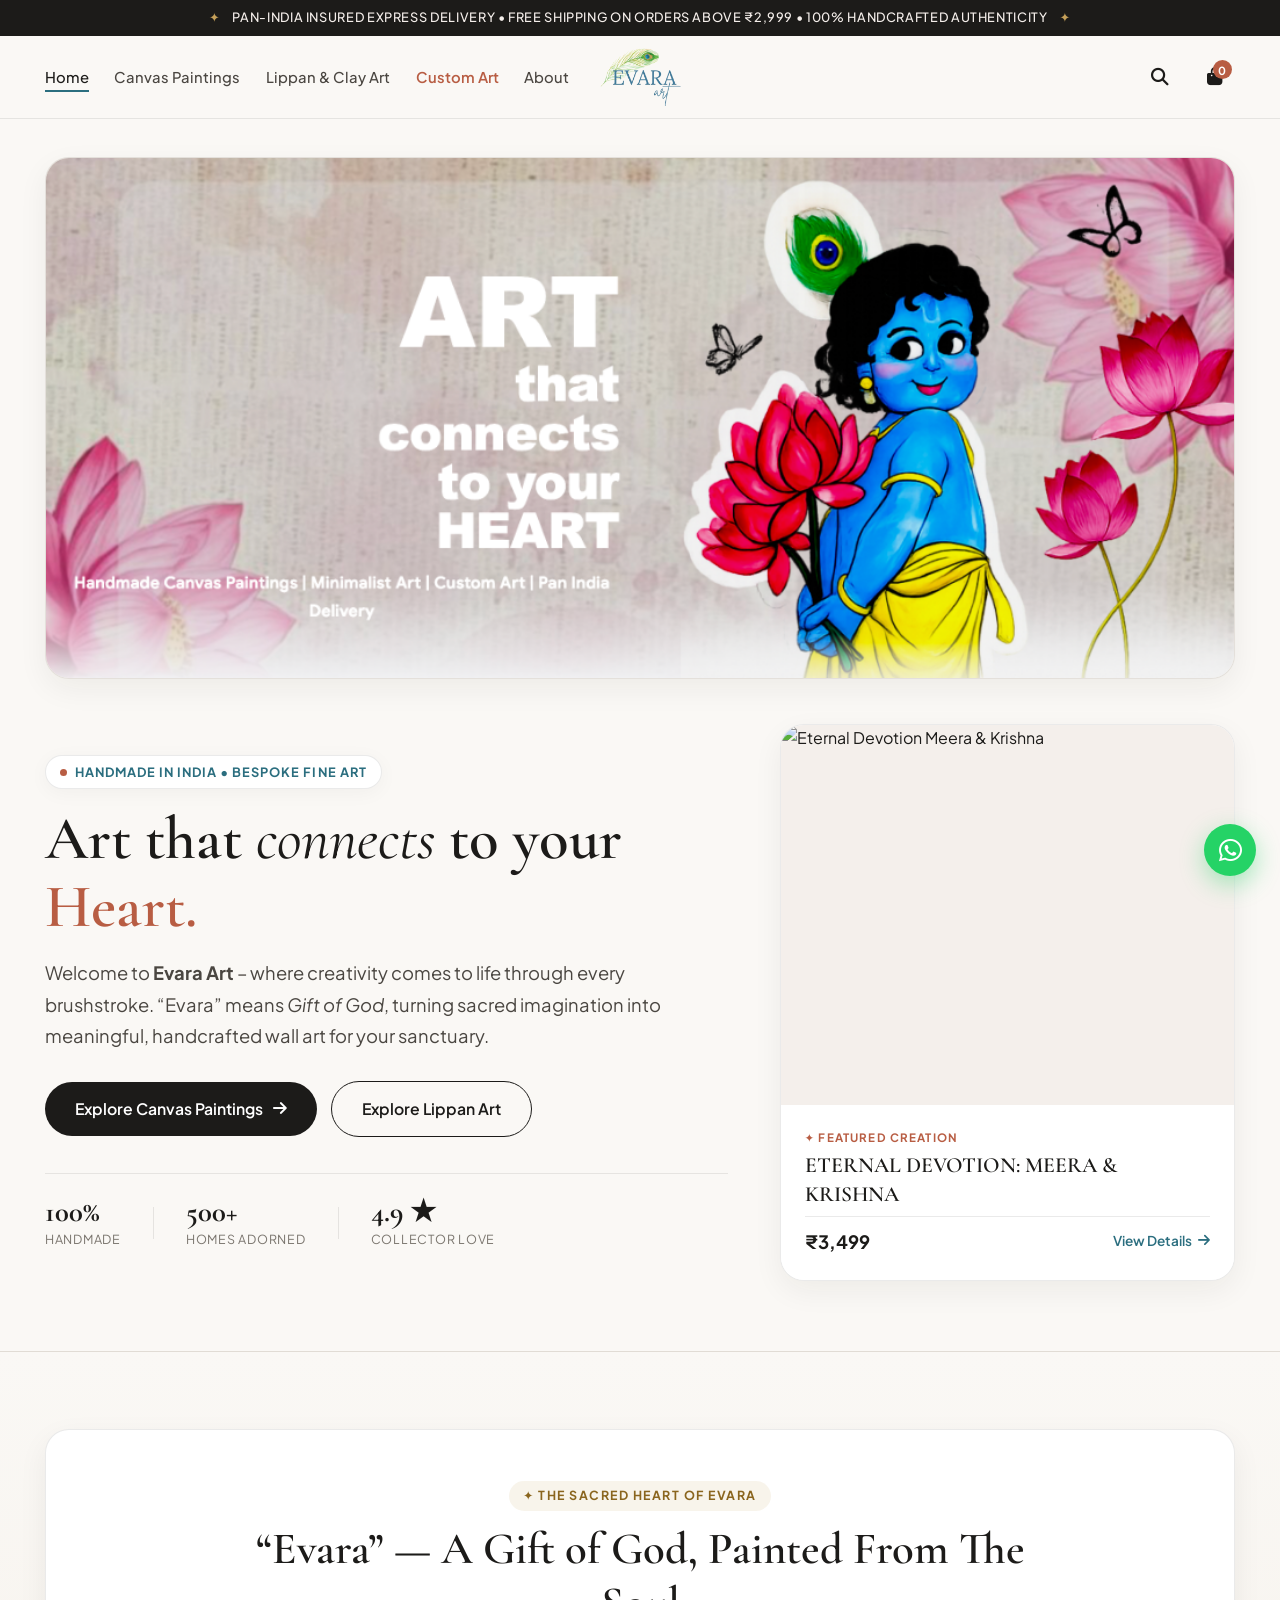
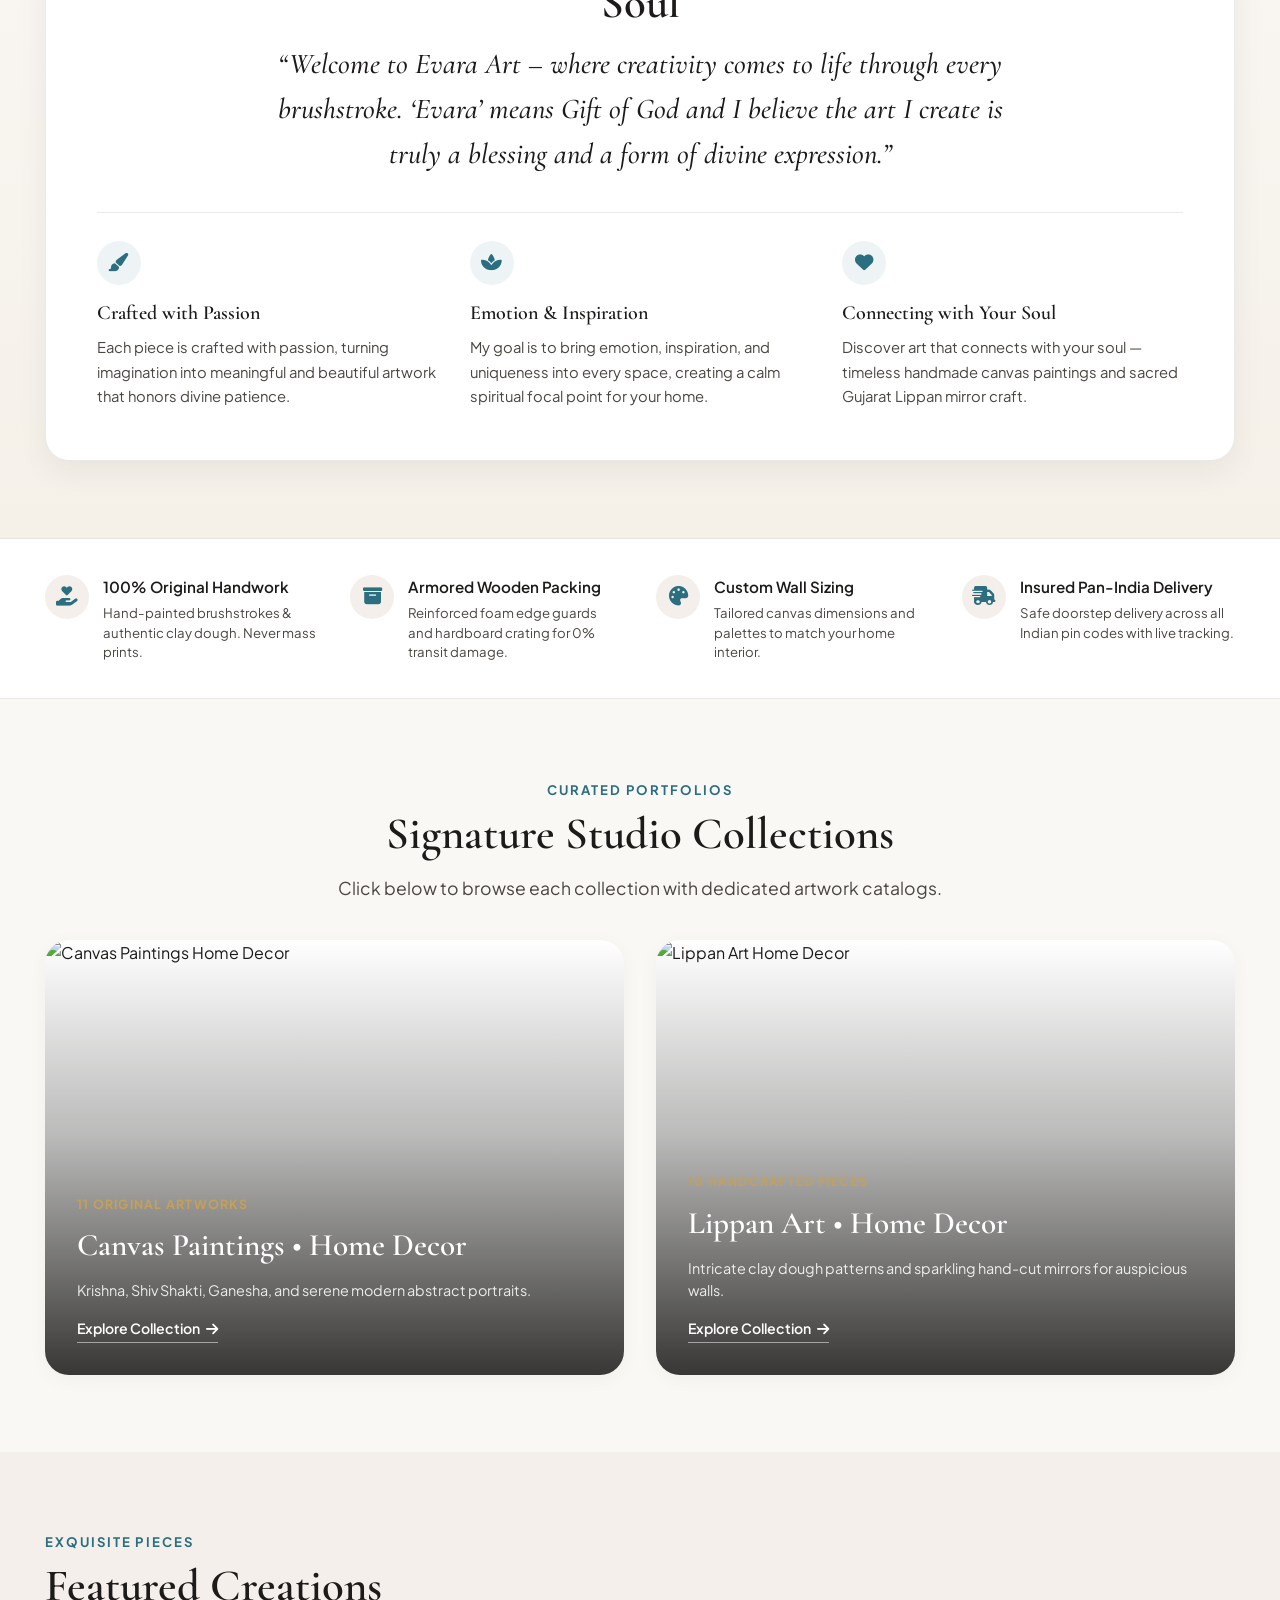
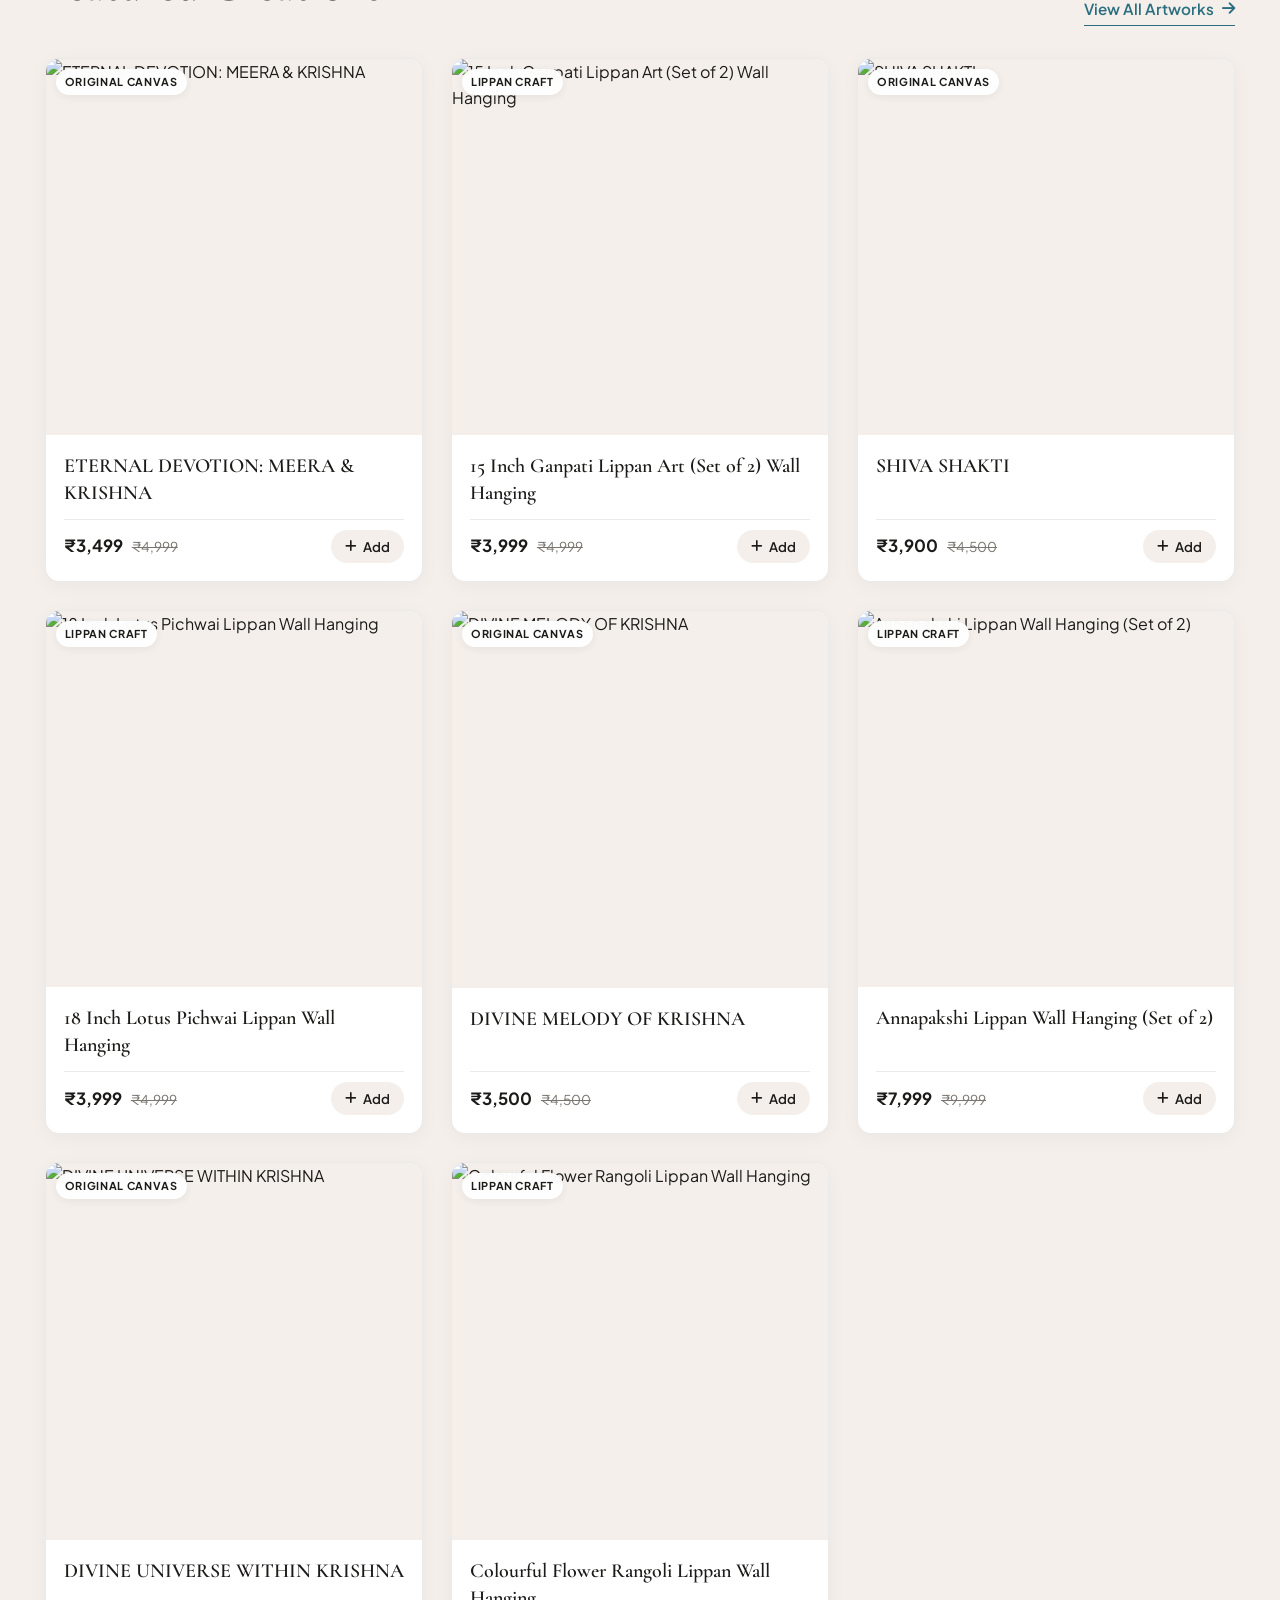
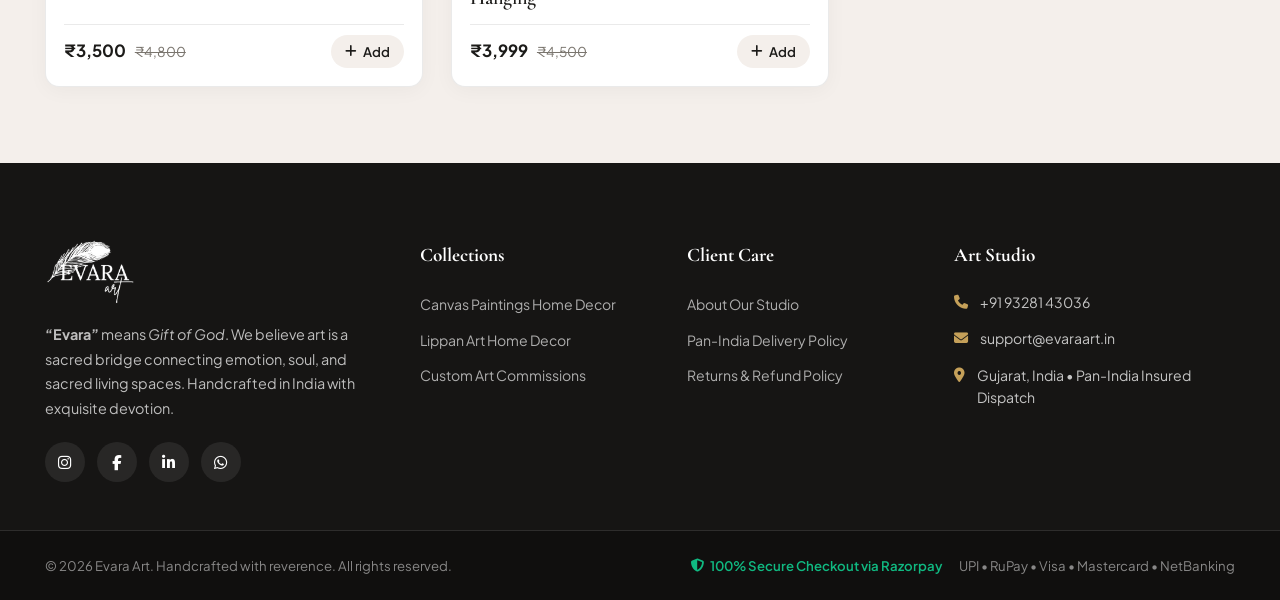
==== wordpress-theme/evara-art/preview/index.html @ ef5881bd "Initial commit: Evara Art live website, assets, and responsive WordPress theme v1.2.0" ====
<!DOCTYPE html>
<html lang="en">
<head>
	<meta charset="UTF-8">
	<meta name="viewport" content="width=device-width, initial-scale=1.0">
	<title>Evara Art | Handmade Canvas Paintings & Lippan Art Home Decor</title>
	
	<!-- Google Fonts -->
	<link rel="preconnect" href="https://fonts.googleapis.com">
	<link rel="preconnect" href="https://fonts.gstatic.com" crossorigin>
	<link href="https://fonts.googleapis.com/css2?family=Cormorant+Garamond:ital,wght@0,400;0,500;0,600;0,700;1,400&family=Plus+Jakarta+Sans:wght@300;400;500;600;700&display=swap" rel="stylesheet">
	
	<!-- FontAwesome Icons -->
	<link rel="stylesheet" href="https://cdnjs.cloudflare.com/ajax/libs/font-awesome/6.5.1/css/all.min.css">
	
	<!-- Core Theme Stylesheets -->
	

	



<style>

/* STRICT VIEW ISOLATION FOR SPA PREVIEW */
.view-page {
    display: none !important;
}
.view-page.active-view {
    display: block !important;
    animation: fadeIn 0.35s ease-out;
}

/* ==========================================================================
   Evara Art - Main Design System & Layout (Full-Width, Fluid & Responsive)
   Warm Editorial & Minimalist Art Gallery Theme
   ========================================================================== */

:root {
	/* Palette */
	--evara-bg: #FAF8F5;
	--evara-surface: #FFFFFF;
	--evara-surface-muted: #F4EFEB;
	--evara-sand: #EAE4DA;
	--evara-text-primary: #1C1B19;
	--evara-text-secondary: #4A4641;
	--evara-text-muted: #7A756E;
	--evara-terracotta: #B85D43;
	--evara-terracotta-dark: #964730;
	--evara-terracotta-light: rgba(184, 93, 67, 0.08);
	--evara-peacock: #2B6E7F;
	--evara-peacock-light: rgba(43, 110, 127, 0.08);
	--evara-gold: #C5A059;
	--evara-gold-light: rgba(197, 160, 89, 0.12);
	--evara-border: rgba(28, 27, 25, 0.09);
	--evara-border-focus: rgba(184, 93, 67, 0.4);
	
	/* Typography */
	--font-serif: 'Cormorant Garamond', Garamond, Georgia, serif;
	--font-sans: 'Plus Jakarta Sans', system-ui, -apple-system, BlinkMacSystemFont, 'Segoe UI', Roboto, sans-serif;
	
	/* Layout & Spacing (Expansive Full-Width) */
	--max-width: 1600px;
	--radius-xs: 4px;
	--radius-sm: 8px;
	--radius-md: 14px;
	--radius-lg: 24px;
	--radius-full: 9999px;
	
	/* Shadows */
	--shadow-subtle: 0 4px 20px rgba(28, 27, 25, 0.04);
	--shadow-card: 0 10px 30px rgba(28, 27, 25, 0.06);
	--shadow-floating: 0 20px 50px rgba(28, 27, 25, 0.12);
	
	/* Transitions */
	--transition-smooth: cubic-bezier(0.16, 1, 0.3, 1);
}

/* Base Reset */
*, *::before, *::after {
	box-sizing: border-box;
	margin: 0;
	padding: 0;
}

html {
	font-size: 16px;
	scroll-behavior: smooth;
	-webkit-font-smoothing: antialiased;
	-moz-osx-font-smoothing: grayscale;
}

body {
	font-family: var(--font-sans);
	background-color: var(--evara-bg);
	color: var(--evara-text-primary);
	line-height: 1.6;
	overflow-x: hidden;
	width: 100%;
}

img {
	max-width: 100%;
	height: auto;
	display: block;
}

a {
	color: inherit;
	text-decoration: none;
	transition: color 0.25s ease;
}

ul {
	list-style: none;
}

button, input, select, textarea {
	font-family: inherit;
	outline: none;
	border: none;
	background: none;
}

/* Expansive Full-Width Container */
.evara-container {
	width: 100%;
	max-width: var(--max-width);
	margin-left: auto;
	margin-right: auto;
	padding-left: clamp(16px, 3.5vw, 48px);
	padding-right: clamp(16px, 3.5vw, 48px);
}

/* Typography Helpers */
.italic-serif {
	font-family: var(--font-serif);
	font-style: italic;
	font-weight: 400;
}

.highlight-text {
	color: var(--evara-terracotta);
}

.sub-heading {
	display: inline-block;
	font-size: clamp(0.72rem, 1.8vw, 0.82rem);
	text-transform: uppercase;
	letter-spacing: 0.15em;
	font-weight: 700;
	color: var(--evara-peacock);
	margin-bottom: 8px;
}

.main-heading {
	font-family: var(--font-serif);
	font-size: clamp(1.85rem, 3.5vw, 3rem);
	font-weight: 600;
	line-height: 1.2;
	color: var(--evara-text-primary);
	margin-bottom: 12px;
}

.section-desc {
	font-size: clamp(0.95rem, 1.8vw, 1.1rem);
	color: var(--evara-text-secondary);
	max-width: 760px;
	margin: 0 auto;
	line-height: 1.7;
}

.text-center {
	text-align: center;
}

/* Button Primitives */
.evara-btn {
	display: inline-flex;
	align-items: center;
	justify-content: center;
	gap: 10px;
	padding: 12px 24px;
	border-radius: var(--radius-full);
	font-size: 0.925rem;
	font-weight: 600;
	cursor: pointer;
	min-height: 46px;
	transition: all 0.3s var(--transition-smooth);
	white-space: nowrap;
}

.btn-primary {
	background-color: var(--evara-text-primary);
	color: #FFFFFF;
}

.btn-primary:hover {
	background-color: var(--evara-terracotta);
	transform: translateY(-2px);
	box-shadow: 0 8px 20px rgba(184, 93, 67, 0.25);
}

.btn-outline {
	border: 1.5px solid var(--evara-text-primary);
	color: var(--evara-text-primary);
}

.btn-outline:hover {
	background-color: var(--evara-text-primary);
	color: #FFFFFF;
	transform: translateY(-2px);
}

.btn-lg {
	padding: 14px 30px;
	font-size: 0.985rem;
	min-height: 50px;
}

.btn-whatsapp {
	background-color: #25D366;
	color: #FFFFFF;
}

.btn-whatsapp:hover {
	background-color: #20BA5A;
}

.btn-whatsapp-lg {
	background-color: #25D366;
	color: #FFFFFF;
	padding: 14px 28px;
	border-radius: var(--radius-full);
	font-weight: 600;
	box-shadow: 0 4px 15px rgba(37, 211, 102, 0.3);
}

.btn-whatsapp-lg:hover {
	background-color: #1EB855;
	transform: translateY(-2px);
}

/* ==========================================================================
   Header: Full-Width & Centered Logo Across All Devices
   ========================================================================== */

.evara-announcement-bar {
	background-color: var(--evara-text-primary);
	color: #F5EFEB;
	font-size: clamp(0.7rem, 1.5vw, 0.8rem);
	padding: 9px 0;
	letter-spacing: 0.05em;
	text-transform: uppercase;
	font-weight: 500;
}

.announcement-content {
	display: flex;
	align-items: center;
	justify-content: center;
	gap: 12px;
	text-align: center;
	line-height: 1.4;
}

.announcement-sparkle {
	color: var(--evara-gold);
}

.announcement-text-desktop {
	display: inline-block;
}

.announcement-text-mobile {
	display: none;
}

.evara-header {
	position: sticky;
	top: 0;
	z-index: 1000;
	background-color: rgba(250, 248, 245, 0.96);
	backdrop-filter: blur(16px);
	-webkit-backdrop-filter: blur(16px);
	border-bottom: 1px solid var(--evara-border);
	transition: all 0.3s ease;
	width: 100%;
}

.evara-header.is-scrolled {
	box-shadow: 0 8px 24px rgba(0, 0, 0, 0.05);
	background-color: rgba(255, 255, 255, 0.98);
}

.header-inner {
	display: flex;
	align-items: center;
	justify-content: space-between;
	height: 82px;
	position: relative;
	width: 100%;
}

/* Left: Desktop Nav or Mobile Hamburger */
.header-left {
	display: flex;
	align-items: center;
	flex: 1;
	justify-content: flex-start;
	z-index: 2;
}

.evara-mobile-toggle {
	display: none;
	flex-direction: column;
	gap: 5px;
	cursor: pointer;
	padding: 10px;
	border-radius: var(--radius-sm);
	margin-left: -6px;
}

.evara-mobile-toggle:hover {
	background-color: var(--evara-surface-muted);
}

.toggle-line {
	width: 22px;
	height: 2px;
	background-color: var(--evara-text-primary);
	transition: transform 0.3s ease;
}

.evara-desktop-nav .nav-links {
	display: flex;
	align-items: center;
	gap: clamp(16px, 2vw, 32px);
}

.evara-desktop-nav .nav-links a {
	font-size: 0.925rem;
	font-weight: 500;
	color: var(--evara-text-secondary);
	position: relative;
	padding: 6px 0;
	white-space: nowrap;
}

.evara-desktop-nav .nav-links a:hover,
.evara-desktop-nav .nav-links a.active {
	color: var(--evara-text-primary);
}

.evara-desktop-nav .nav-links a::after {
	content: '';
	position: absolute;
	bottom: 0;
	left: 0;
	width: 0%;
	height: 2px;
	background-color: var(--evara-peacock);
	transition: width 0.3s var(--transition-smooth);
}

.evara-desktop-nav .nav-links a:hover::after,
.evara-desktop-nav .nav-links a.active::after {
	width: 100%;
}

.nav-highlight {
	color: var(--evara-terracotta) !important;
	font-weight: 600 !important;
}

/* Dead-Center Brand Logo (Desktop + Mobile) */
.evara-brand {
	position: absolute;
	left: 50%;
	top: 50%;
	transform: translate(-50%, -50%);
	display: flex;
	align-items: center;
	justify-content: center;
	z-index: 10;
	pointer-events: auto;
}

.brand-link {
	display: flex;
	align-items: center;
	justify-content: center;
}

.brand-logo-img {
	height: clamp(44px, 5.5vw, 60px);
	width: auto;
	object-fit: contain;
	transition: transform 0.25s ease;
}

.brand-link:hover .brand-logo-img {
	transform: scale(1.03);
}

/* Right: Actions */
.evara-header-actions {
	display: flex;
	align-items: center;
	flex: 1;
	justify-content: flex-end;
	gap: 12px;
	z-index: 2;
}

.action-btn {
	width: 42px;
	height: 42px;
	border-radius: var(--radius-full);
	display: flex;
	align-items: center;
	justify-content: center;
	font-size: 1.1rem;
	color: var(--evara-text-primary);
	cursor: pointer;
	transition: background-color 0.2s ease, transform 0.2s ease;
}

.action-btn:hover {
	background-color: var(--evara-surface-muted);
	transform: scale(1.05);
}

.cart-icon-wrap {
	position: relative;
	display: flex;
	align-items: center;
	justify-content: center;
}

.cart-count-badge {
	position: absolute;
	top: -8px;
	right: -10px;
	background-color: var(--evara-terracotta);
	color: #FFFFFF;
	font-size: 0.7rem;
	font-weight: 700;
	min-width: 19px;
	height: 19px;
	border-radius: var(--radius-full);
	display: flex;
	align-items: center;
	justify-content: center;
	padding: 0 4px;
}

/* ==========================================================================
   Hero Section: Full-Width & High-Impact
   ========================================================================== */

.evara-hero-section {
	position: relative;
	padding: clamp(20px, 3vw, 44px) 0 clamp(36px, 6vw, 70px);
	overflow: hidden;
	width: 100%;
}

.hero-banner-card {
	position: relative;
	width: 100%;
	border-radius: var(--radius-lg);
	overflow: hidden;
	background-color: #F8F4EE;
	box-shadow: var(--shadow-card);
	border: 1px solid var(--evara-border);
}

.hero-banner-img {
	width: 100%;
	height: auto;
	display: block;
	object-fit: cover;
	max-height: 540px;
}

.hero-editorial-wrap {
	display: grid;
	grid-template-columns: 1.2fr 0.8fr;
	gap: clamp(24px, 4vw, 54px);
	align-items: center;
	margin-top: clamp(24px, 3.5vw, 48px);
}

.hero-badge {
	display: inline-flex;
	align-items: center;
	gap: 8px;
	background-color: #FFFFFF;
	border: 1px solid var(--evara-border);
	padding: 6px 14px;
	border-radius: var(--radius-full);
	font-size: clamp(0.72rem, 1.5vw, 0.8rem);
	font-weight: 700;
	text-transform: uppercase;
	letter-spacing: 0.08em;
	color: var(--evara-peacock);
	margin-bottom: 16px;
	box-shadow: var(--shadow-subtle);
}

.badge-dot {
	width: 7px;
	height: 7px;
	border-radius: 50%;
	background-color: var(--evara-terracotta);
}

.hero-title {
	font-family: var(--font-serif);
	font-size: clamp(2.2rem, 4.8vw, 3.8rem);
	line-height: 1.12;
	font-weight: 600;
	color: var(--evara-text-primary);
	margin-bottom: 16px;
}

.hero-subtitle {
	font-size: clamp(1rem, 1.8vw, 1.15rem);
	color: var(--evara-text-secondary);
	line-height: 1.7;
	max-width: 620px;
	margin-bottom: 30px;
}

.hero-cta-group {
	display: flex;
	align-items: center;
	gap: 14px;
	flex-wrap: wrap;
	margin-bottom: 36px;
}

.hero-stats-row {
	display: flex;
	align-items: center;
	gap: clamp(16px, 3vw, 32px);
	padding-top: 22px;
	border-top: 1px solid var(--evara-border);
	flex-wrap: wrap;
}

.stat-item {
	display: flex;
	flex-direction: column;
}

.stat-number {
	font-family: var(--font-serif);
	font-size: clamp(1.4rem, 2.5vw, 1.8rem);
	font-weight: 700;
	color: var(--evara-text-primary);
	line-height: 1.1;
}

.stat-label {
	font-size: 0.78rem;
	color: var(--evara-text-muted);
	text-transform: uppercase;
	letter-spacing: 0.06em;
	margin-top: 3px;
}

.stat-divider {
	width: 1px;
	height: 32px;
	background-color: var(--evara-border);
}

.hero-art-showcase-card {
	background: #FFFFFF;
	border-radius: var(--radius-lg);
	overflow: hidden;
	box-shadow: var(--shadow-card);
	border: 1px solid var(--evara-border);
	transition: transform 0.4s var(--transition-smooth), box-shadow 0.4s var(--transition-smooth);
	cursor: pointer;
}

.showcase-card-link {
	display: block;
	color: inherit;
	text-decoration: none;
}

.hero-art-showcase-card:hover {
	transform: translateY(-5px);
	box-shadow: var(--shadow-floating);
}

.showcase-thumb-wrap {
	position: relative;
	width: 100%;
	height: clamp(260px, 32vw, 380px);
	overflow: hidden;
	background-color: var(--evara-surface-muted);
}

.showcase-thumb-img {
	width: 100%;
	height: 100%;
	object-fit: cover;
	transition: transform 0.6s var(--transition-smooth);
}

.hero-art-showcase-card:hover .showcase-thumb-img {
	transform: scale(1.05);
}

.showcase-info-box {
	padding: clamp(16px, 2.5vw, 24px);
	background: #FFFFFF;
}

.showcase-tag {
	font-size: 0.72rem;
	font-weight: 700;
	text-transform: uppercase;
	letter-spacing: 0.1em;
	color: var(--evara-terracotta);
	display: block;
	margin-bottom: 4px;
}

.showcase-title {
	font-family: var(--font-serif);
	font-size: clamp(1.15rem, 1.8vw, 1.35rem);
	font-weight: 600;
	color: var(--evara-text-primary);
	line-height: 1.3;
	margin-bottom: 8px;
}

.showcase-price-row {
	display: flex;
	align-items: center;
	justify-content: space-between;
	padding-top: 10px;
	border-top: 1px solid var(--evara-border);
}

.showcase-price {
	font-weight: 700;
	font-size: 1.15rem;
	color: var(--evara-text-primary);
}

.showcase-cta {
	display: inline-flex;
	align-items: center;
	gap: 6px;
	font-size: 0.85rem;
	font-weight: 600;
	color: var(--evara-peacock);
}

/* ==========================================================================
   Artist Divine Philosophy Section
   ========================================================================== */

.evara-philosophy-section {
	padding: clamp(40px, 6vw, 80px) 0;
	background: linear-gradient(180deg, var(--evara-bg) 0%, #F5F0E8 100%);
	border-top: 1px solid var(--evara-border);
	border-bottom: 1px solid var(--evara-border);
	width: 100%;
}

.philosophy-card {
	background: #FFFFFF;
	border-radius: var(--radius-lg);
	padding: clamp(24px, 4vw, 54px);
	box-shadow: var(--shadow-card);
	border: 1px solid var(--evara-border);
	position: relative;
	overflow: hidden;
}

.philosophy-decor-feather {
	position: absolute;
	top: -20px;
	right: -20px;
	width: 180px;
	opacity: 0.08;
	pointer-events: none;
}

.philosophy-header {
	text-align: center;
	max-width: 780px;
	margin: 0 auto clamp(20px, 3.5vw, 36px);
}

.philosophy-badge {
	display: inline-flex;
	align-items: center;
	gap: 8px;
	background-color: var(--evara-gold-light);
	color: #8A651E;
	padding: 5px 14px;
	border-radius: var(--radius-full);
	font-size: 0.78rem;
	font-weight: 700;
	text-transform: uppercase;
	letter-spacing: 0.12em;
	margin-bottom: 12px;
}

.philosophy-quote-lead {
	font-family: var(--font-serif);
	font-size: clamp(1.2rem, 2.3vw, 1.8rem);
	line-height: 1.55;
	font-weight: 500;
	color: var(--evara-text-primary);
	font-style: italic;
	margin-bottom: 20px;
}

.philosophy-grid {
	display: grid;
	grid-template-columns: repeat(3, 1fr);
	gap: clamp(18px, 2.8vw, 32px);
	margin-top: 28px;
	padding-top: 28px;
	border-top: 1px solid var(--evara-border);
}

.philosophy-col {
	display: flex;
	flex-direction: column;
	gap: 6px;
}

.col-icon {
	width: 44px;
	height: 44px;
	border-radius: 50%;
	background-color: var(--evara-peacock-light);
	color: var(--evara-peacock);
	display: flex;
	align-items: center;
	justify-content: center;
	font-size: 1.15rem;
	margin-bottom: 6px;
}

.col-title {
	font-family: var(--font-serif);
	font-size: 1.25rem;
	font-weight: 600;
	color: var(--evara-text-primary);
}

.philosophy-desc {
	font-size: 0.925rem;
	color: var(--evara-text-secondary) !important;
	line-height: 1.65;
	display: block !important;
}

/* ==========================================================================
   Trust Strip
   ========================================================================== */

.evara-trust-strip {
	background-color: #FFFFFF;
	border-bottom: 1px solid var(--evara-border);
	padding: clamp(20px, 3.5vw, 36px) 0;
	width: 100%;
}

.trust-grid {
	display: grid;
	grid-template-columns: repeat(4, 1fr);
	gap: clamp(16px, 2.5vw, 32px);
}

.trust-item {
	display: flex;
	align-items: flex-start;
	gap: 14px;
}

.trust-icon {
	width: 44px;
	height: 44px;
	border-radius: var(--radius-full);
	background-color: var(--evara-surface-muted);
	color: var(--evara-peacock);
	display: flex;
	align-items: center;
	justify-content: center;
	font-size: 1.2rem;
	flex-shrink: 0;
}

.trust-text h4 {
	font-size: 0.95rem;
	font-weight: 600;
	color: var(--evara-text-primary);
	margin-bottom: 4px;
}

.trust-text p {
	font-size: 0.825rem;
	color: var(--evara-text-secondary);
	line-height: 1.5;
}

/* ==========================================================================
   Curated Collections Grid
   ========================================================================== */

.evara-collections-section {
	padding: clamp(40px, 6vw, 80px) 0;
	width: 100%;
}

.collections-grid {
	display: grid;
	grid-template-columns: 1fr 1fr;
	gap: clamp(18px, 2.5vw, 32px);
	margin-top: 36px;
}

.collection-card {
	position: relative;
	border-radius: var(--radius-lg);
	overflow: hidden;
	background-color: #FFFFFF;
	box-shadow: var(--shadow-subtle);
	height: clamp(320px, 34vw, 440px);
}

.collection-link {
	display: block;
	width: 100%;
	height: 100%;
	position: relative;
}

.collection-img-wrap {
	width: 100%;
	height: 100%;
	position: relative;
}

.collection-img-wrap img {
	width: 100%;
	height: 100%;
	object-fit: cover;
	transition: transform 0.8s var(--transition-smooth);
}

.collection-card:hover .collection-img-wrap img {
	transform: scale(1.06);
}

.collection-overlay {
	position: absolute;
	inset: 0;
	background: linear-gradient(to top, rgba(28, 27, 25, 0.88) 0%, rgba(28, 27, 25, 0.3) 55%, transparent 100%);
}

.collection-info {
	position: absolute;
	bottom: 0;
	left: 0;
	right: 0;
	padding: clamp(20px, 3vw, 32px);
	color: #FFFFFF;
	z-index: 2;
}

.col-count {
	font-size: 0.78rem;
	text-transform: uppercase;
	letter-spacing: 0.1em;
	color: var(--evara-gold);
	font-weight: 700;
}

.collection-card .col-title {
	font-family: var(--font-serif);
	font-size: clamp(1.4rem, 2.5vw, 1.95rem);
	font-weight: 600;
	margin: 6px 0 8px;
	color: #FFFFFF;
}

.collection-card .col-desc {
	font-size: 0.9rem;
	color: rgba(255, 255, 255, 0.88);
	line-height: 1.55;
	margin-bottom: 14px;
	display: -webkit-box;
	-webkit-line-clamp: 2;
	-webkit-box-orient: vertical;
	overflow: hidden;
}

.col-action {
	display: inline-flex;
	align-items: center;
	gap: 6px;
	font-size: 0.88rem;
	font-weight: 600;
	color: #FFFFFF;
	border-bottom: 1.5px solid rgba(255, 255, 255, 0.5);
	padding-bottom: 2px;
	transition: gap 0.25s ease;
}

.collection-card:hover .col-action {
	gap: 12px;
	border-color: #FFFFFF;
}

/* ==========================================================================
   Full-Width Artworks Grid (Responsive for all display widths)
   ========================================================================== */

.evara-artworks-section {
	padding: clamp(40px, 6vw, 80px) 0;
	background-color: var(--evara-surface-muted);
	width: 100%;
}

.artworks-header-flex {
	display: flex;
	align-items: flex-end;
	justify-content: space-between;
	margin-bottom: 32px;
	gap: 16px;
	flex-wrap: wrap;
}

.view-all-link {
	display: inline-flex;
	align-items: center;
	gap: 8px;
	font-size: 0.95rem;
	font-weight: 600;
	color: var(--evara-peacock);
	border-bottom: 1.5px solid var(--evara-peacock);
	padding-bottom: 4px;
	transition: gap 0.25s ease;
}

.view-all-link:hover {
	gap: 12px;
}

/* Full Width Fluid Grid */
.artworks-grid {
	display: grid;
	grid-template-columns: repeat(auto-fill, minmax(280px, 1fr));
	gap: clamp(18px, 2.5vw, 28px);
	width: 100%;
}

.artwork-card {
	background-color: #FFFFFF;
	border-radius: var(--radius-md);
	overflow: hidden;
	box-shadow: var(--shadow-subtle);
	border: 1px solid var(--evara-border);
	transition: transform 0.35s var(--transition-smooth), box-shadow 0.35s var(--transition-smooth);
	display: flex;
	flex-direction: column;
	position: relative;
}

.artwork-card:hover {
	transform: translateY(-5px);
	box-shadow: var(--shadow-card);
}

.art-thumbnail-wrap {
	position: relative;
	aspect-ratio: 1 / 1;
	overflow: hidden;
	background-color: var(--evara-surface-muted);
	cursor: pointer;
}

.art-img-primary {
	width: 100%;
	height: 100%;
	object-fit: cover;
	transition: transform 0.6s var(--transition-smooth);
}

.artwork-card:hover .art-img-primary {
	transform: scale(1.05);
}

.art-badge {
	position: absolute;
	top: 10px;
	left: 10px;
	background: rgba(255, 255, 255, 0.94);
	backdrop-filter: blur(8px);
	font-size: 0.68rem;
	font-weight: 700;
	text-transform: uppercase;
	letter-spacing: 0.06em;
	padding: 4px 9px;
	border-radius: var(--radius-full);
	color: var(--evara-text-primary);
	box-shadow: 0 2px 8px rgba(0,0,0,0.06);
	z-index: 2;
}

.art-quick-actions {
	position: absolute;
	bottom: 10px;
	left: 10px;
	right: 10px;
	opacity: 0;
	transform: translateY(8px);
	transition: all 0.3s var(--transition-smooth);
	z-index: 2;
}

.artwork-card:hover .art-quick-actions {
	opacity: 1;
	transform: translateY(0);
}

.quick-view-btn {
	display: flex;
	align-items: center;
	justify-content: center;
	gap: 6px;
	background: rgba(28, 27, 25, 0.9);
	color: #FFFFFF;
	font-size: 0.8rem;
	font-weight: 600;
	padding: 8px;
	border-radius: var(--radius-sm);
	backdrop-filter: blur(8px);
}

.quick-view-btn:hover {
	background: var(--evara-text-primary);
}

.art-card-details {
	padding: clamp(14px, 2vw, 18px);
	display: flex;
	flex-direction: column;
	flex-grow: 1;
	justify-content: space-between;
}

.art-title {
	font-family: var(--font-serif);
	font-size: clamp(1.08rem, 1.6vw, 1.25rem);
	font-weight: 600;
	line-height: 1.35;
	color: var(--evara-text-primary);
	margin-bottom: 12px;
	display: -webkit-box;
	-webkit-line-clamp: 2;
	-webkit-box-orient: vertical;
	overflow: hidden;
	cursor: pointer;
}

.art-title:hover {
	color: var(--evara-peacock);
}

.art-price-row {
	display: flex;
	align-items: center;
	justify-content: space-between;
	padding-top: 10px;
	border-top: 1px solid var(--evara-border);
}

.price-val {
	font-size: 1.05rem;
	font-weight: 700;
	color: var(--evara-text-primary);
}

.add-to-bag-btn {
	display: inline-flex;
	align-items: center;
	gap: 6px;
	background-color: var(--evara-surface-muted);
	color: var(--evara-text-primary);
	font-size: 0.825rem;
	font-weight: 600;
	padding: 8px 14px;
	border-radius: var(--radius-full);
	cursor: pointer;
	transition: all 0.25s ease;
}

.add-to-bag-btn:hover {
	background-color: var(--evara-terracotta);
	color: #FFFFFF;
}

/* ==========================================================================
   Footer: Full-Width & Expansive Layout
   ========================================================================== */

.evara-footer {
	background-color: #161514;
	color: #ECE8E3;
	padding-top: clamp(48px, 6vw, 80px);
	width: 100%;
}

.footer-content-grid {
	display: grid;
	grid-template-columns: 1.5fr 1fr 1fr 1.3fr;
	gap: clamp(28px, 4vw, 56px);
	padding-bottom: 48px;
	border-bottom: 1px solid rgba(255, 255, 255, 0.1);
	width: 100%;
}

.footer-logo {
	height: clamp(46px, 5.5vw, 64px);
	filter: brightness(0) invert(1);
	margin-bottom: 18px;
}

.brand-bio {
	font-size: 0.9rem;
	color: rgba(255, 255, 255, 0.72);
	line-height: 1.7;
	margin-bottom: 22px;
}

.social-links {
	display: flex;
	align-items: center;
	gap: 12px;
}

.social-links a {
	width: 40px;
	height: 40px;
	border-radius: 50%;
	background: rgba(255, 255, 255, 0.08);
	display: flex;
	align-items: center;
	justify-content: center;
	color: #FFFFFF;
	font-size: 0.95rem;
	transition: all 0.25s ease;
}

.social-links a:hover {
	background: var(--evara-terracotta);
	transform: translateY(-2px);
}

.footer-heading {
	font-family: var(--font-serif);
	font-size: 1.2rem;
	color: #FFFFFF;
	margin-bottom: 20px;
}

.footer-links li {
	margin-bottom: 10px;
}

.footer-links a {
	font-size: 0.88rem;
	color: rgba(255, 255, 255, 0.65);
	transition: color 0.2s ease;
}

.footer-links a:hover {
	color: #FFFFFF;
}

.contact-details li {
	display: flex;
	align-items: flex-start;
	gap: 12px;
	font-size: 0.88rem;
	color: rgba(255, 255, 255, 0.75);
	margin-bottom: 14px;
}

.contact-details li i {
	color: var(--evara-gold);
	margin-top: 4px;
}

.footer-bottom {
	padding: 24px 0;
	background-color: #100F0E;
	font-size: 0.825rem;
	color: rgba(255, 255, 255, 0.5);
	width: 100%;
}

.footer-bottom-flex {
	display: flex;
	align-items: center;
	justify-content: space-between;
	flex-wrap: wrap;
	gap: 16px;
	width: 100%;
}

.payment-badges {
	display: flex;
	align-items: center;
	gap: 16px;
	flex-wrap: wrap;
}

.payment-pill {
	color: #10B981;
	font-weight: 600;
	display: flex;
	align-items: center;
	gap: 6px;
}

/* Floating WhatsApp */
.evara-floating-whatsapp {
	position: fixed;
	bottom: 24px;
	right: 24px;
	z-index: 999;
	width: 52px;
	height: 52px;
	background-color: #25D366;
	color: #FFFFFF;
	border-radius: 50%;
	display: flex;
	align-items: center;
	justify-content: center;
	font-size: 1.65rem;
	box-shadow: 0 8px 24px rgba(37, 211, 102, 0.4);
	transition: all 0.3s cubic-bezier(0.175, 0.885, 0.32, 1.275);
}

.evara-floating-whatsapp:hover {
	transform: scale(1.1) rotate(6deg);
	background-color: #1EB855;
}

.whatsapp-tooltip {
	position: absolute;
	right: 64px;
	background: rgba(28, 27, 25, 0.92);
	color: #FFFFFF;
	padding: 6px 14px;
	border-radius: var(--radius-full);
	font-size: 0.8rem;
	font-weight: 600;
	white-space: nowrap;
	opacity: 0;
	pointer-events: none;
	transition: opacity 0.25s ease, transform 0.25s ease;
	transform: translateX(6px);
}

.evara-floating-whatsapp:hover .whatsapp-tooltip {
	opacity: 1;
	transform: translateX(0);
}

/* ==========================================================================
   Drawers, Modals & Cart Overlays (Strictly Hidden by Default)
   ========================================================================== */

/* Toast Message Notification */
.evara-toast {
	position: fixed;
	bottom: 30px;
	left: 50%;
	transform: translateX(-50%) translateY(100px);
	background: #1C1B19;
	color: #FFFFFF;
	padding: 12px 24px;
	border-radius: var(--radius-full);
	display: flex;
	align-items: center;
	gap: 10px;
	font-size: 0.9rem;
	font-weight: 500;
	box-shadow: 0 10px 30px rgba(0, 0, 0, 0.25);
	z-index: 10000;
	opacity: 0;
	pointer-events: none;
	transition: all 0.3s cubic-bezier(0.16, 1, 0.3, 1);
}

.evara-toast.show {
	transform: translateX(-50%) translateY(0);
	opacity: 1;
	pointer-events: auto;
}

/* View Page Routing (Strict Isolation: Only the active view displays!) */
.view-page {
	display: none !important;
}

.view-page.active-view {
	display: block !important;
	animation: fadeIn 0.35s ease;
}

/* Cart Drawer */
.evara-cart-drawer-wrapper {
	position: fixed !important;
	inset: 0 !important;
	z-index: 9999 !important;
	display: none !important;
}

.evara-cart-drawer-wrapper.is-open {
	display: block !important;
}

.cart-drawer-overlay {
	position: absolute;
	inset: 0;
	background: rgba(0, 0, 0, 0.55);
	backdrop-filter: blur(6px);
	-webkit-backdrop-filter: blur(6px);
}

.cart-drawer-panel {
	position: absolute;
	top: 0;
	right: 0;
	bottom: 0;
	width: 100%;
	max-width: 440px;
	background: #FFFFFF;
	box-shadow: -10px 0 40px rgba(0, 0, 0, 0.2);
	display: flex;
	flex-direction: column;
	z-index: 10;
	animation: slideLeft 0.35s cubic-bezier(0.16, 1, 0.3, 1);
}

@keyframes slideLeft {
	from {
		transform: translateX(100%);
	}
	to {
		transform: translateX(0);
	}
}

.drawer-header {
	display: flex;
	align-items: center;
	justify-content: space-between;
	padding: 18px 22px;
	border-bottom: 1px solid var(--evara-border);
}

.header-title-wrap {
	display: flex;
	align-items: baseline;
	gap: 8px;
}

.drawer-title {
	font-family: var(--font-serif);
	font-size: 1.4rem;
	font-weight: 600;
	color: var(--evara-text-primary);
}

.drawer-count {
	font-size: 0.9rem;
	color: var(--evara-text-muted);
}

.drawer-close-btn {
	width: 36px;
	height: 36px;
	border-radius: 50%;
	display: flex;
	align-items: center;
	justify-content: center;
	cursor: pointer;
	color: var(--evara-text-secondary);
	font-size: 1.15rem;
	transition: background-color 0.2s ease;
}

.drawer-close-btn:hover {
	background-color: var(--evara-surface-muted);
	color: var(--evara-text-primary);
}

.shipping-threshold-banner {
	background-color: var(--evara-surface-muted);
	padding: 12px 22px;
	border-bottom: 1px solid var(--evara-border);
}

.threshold-msg {
	font-size: 0.8rem;
	color: var(--evara-text-secondary);
	margin-bottom: 6px;
}

.threshold-msg.success {
	color: #059669;
	font-weight: 600;
}

.threshold-progress-bar {
	width: 100%;
	height: 6px;
	background-color: var(--evara-sand);
	border-radius: var(--radius-full);
	overflow: hidden;
}

.threshold-progress-fill {
	height: 100%;
	background: linear-gradient(90deg, var(--evara-peacock), var(--evara-terracotta));
	border-radius: var(--radius-full);
	transition: width 0.4s ease;
}

.evara-cart-drawer-items {
	flex-grow: 1;
	overflow-y: auto;
	padding: 18px 22px;
}

.cart-items-list {
	display: flex;
	flex-direction: column;
	gap: 16px;
}

.cart-item-row {
	display: flex;
	gap: 14px;
	padding-bottom: 14px;
	border-bottom: 1px solid var(--evara-border);
	align-items: center;
}

.item-thumb {
	width: 68px;
	height: 68px;
	border-radius: var(--radius-sm);
	overflow: hidden;
	flex-shrink: 0;
	background: var(--evara-surface-muted);
}

.item-thumb img {
	width: 100%;
	height: 100%;
	object-fit: cover;
}

.item-details {
	flex-grow: 1;
}

.item-title {
	font-family: var(--font-serif);
	font-size: 1.05rem;
	font-weight: 600;
	line-height: 1.3;
	margin-bottom: 4px;
	color: var(--evara-text-primary);
}

.item-price {
	font-weight: 700;
	color: var(--evara-text-primary);
	font-size: 0.95rem;
	margin-bottom: 6px;
}

.item-qty-row {
	display: flex;
	align-items: center;
	justify-content: space-between;
}

.qty-pill {
	font-size: 0.78rem;
	color: var(--evara-text-muted);
	background: var(--evara-surface-muted);
	padding: 2px 8px;
	border-radius: var(--radius-full);
}

.remove-cart-item {
	font-size: 0.8rem;
	color: #DC2626;
	cursor: pointer;
}

.empty-cart-state {
	text-align: center;
	padding: 40px 16px;
}

.empty-icon-wrap {
	width: 56px;
	height: 56px;
	border-radius: 50%;
	background: var(--evara-surface-muted);
	color: var(--evara-peacock);
	display: flex;
	align-items: center;
	justify-content: center;
	font-size: 1.4rem;
	margin: 0 auto 14px;
}

.empty-cart-state h4 {
	font-family: var(--font-serif);
	font-size: 1.3rem;
	margin-bottom: 6px;
}

.empty-cart-state p {
	font-size: 0.85rem;
	color: var(--evara-text-secondary);
	margin-bottom: 18px;
}

.drawer-footer {
	padding: 18px 22px;
	border-top: 1px solid var(--evara-border);
	background: #FFFFFF;
}

.subtotal-row {
	display: flex;
	align-items: center;
	justify-content: space-between;
	font-size: 1.1rem;
	font-weight: 700;
	margin-bottom: 4px;
}

.shipping-calc-note {
	font-size: 0.75rem;
	color: var(--evara-text-muted);
	margin-bottom: 14px;
}

.drawer-actions {
	display: flex;
	flex-direction: column;
	gap: 10px;
}

.btn-checkout {
	width: 100%;
	padding: 14px;
	font-size: 0.95rem;
}

/* Mobile Off-Canvas Drawer */
.evara-mobile-drawer {
	position: fixed !important;
	inset: 0 !important;
	z-index: 9999 !important;
	display: none !important;
}

.evara-mobile-drawer.is-open {
	display: block !important;
}

.mobile-drawer-overlay {
	position: absolute;
	inset: 0;
	background: rgba(0, 0, 0, 0.55);
	backdrop-filter: blur(6px);
	-webkit-backdrop-filter: blur(6px);
}

.mobile-drawer-panel {
	position: absolute;
	top: 0;
	left: 0;
	bottom: 0;
	width: 85%;
	max-width: 320px;
	background: #FFFFFF;
	display: flex;
	flex-direction: column;
	padding: 24px;
	z-index: 10;
	animation: slideRight 0.35s cubic-bezier(0.16, 1, 0.3, 1);
}

@keyframes slideRight {
	from {
		transform: translateX(-100%);
	}
	to {
		transform: translateX(0);
	}
}

.mobile-nav-list {
	display: flex;
	flex-direction: column;
	gap: 16px;
	margin-top: 24px;
	flex-grow: 1;
}

.mobile-nav-list a {
	font-size: 1.05rem;
	font-weight: 500;
	color: var(--evara-text-primary);
	display: block;
	padding: 4px 0;
}

.mobile-nav-list .highlight-link {
	color: var(--evara-terracotta);
	font-weight: 600;
}

.mobile-drawer-footer {
	padding-top: 18px;
	border-top: 1px solid var(--evara-border);
}

.contact-prompt {
	font-size: 0.85rem;
	color: var(--evara-text-secondary);
	margin-bottom: 12px;
}

/* Search Modal */
.evara-search-modal {
	position: fixed !important;
	inset: 0 !important;
	z-index: 9999 !important;
	display: none !important;
	align-items: flex-start;
	justify-content: center;
	padding-top: clamp(60px, 12vw, 100px);
}

.evara-search-modal.is-open {
	display: flex !important;
}

.search-modal-backdrop {
	position: absolute;
	inset: 0;
	background: rgba(0, 0, 0, 0.55);
	backdrop-filter: blur(6px);
	-webkit-backdrop-filter: blur(6px);
}

.search-modal-content {
	position: relative;
	width: 90%;
	max-width: 600px;
	background: #FFFFFF;
	border-radius: var(--radius-lg);
	padding: clamp(24px, 4vw, 32px);
	box-shadow: var(--shadow-floating);
	z-index: 10;
	animation: popDown 0.3s cubic-bezier(0.16, 1, 0.3, 1);
}

@keyframes popDown {
	from {
		opacity: 0;
		transform: translateY(-20px);
	}
	to {
		opacity: 1;
		transform: translateY(0);
	}
}

.search-close-btn {
	position: absolute;
	top: 16px;
	right: 16px;
	font-size: 1.25rem;
	color: var(--evara-text-muted);
	cursor: pointer;
}

.search-input-wrap {
	display: flex;
	align-items: center;
	border: 2px solid var(--evara-border);
	border-radius: var(--radius-full);
	padding: 8px 18px;
	margin-top: 10px;
	transition: border-color 0.25s ease;
}

.search-input-wrap:focus-within {
	border-color: var(--evara-peacock);
}

.search-field {
	flex-grow: 1;
	padding: 8px 12px;
	font-size: 1rem;
}

.search-submit {
	background: var(--evara-text-primary);
	color: #FFFFFF;
	padding: 8px 18px;
	border-radius: var(--radius-full);
	font-weight: 600;
	font-size: 0.875rem;
	cursor: pointer;
}

/* ==========================================================================
   Responsive Breakpoints & Mobile-First Luxury Refinements
   ========================================================================== */

/* Tablet & Smaller Laptops (<= 1024px) */
@media (max-width: 1024px) {
	.evara-desktop-nav {
		display: none;
	}
	.evara-mobile-toggle {
		display: flex;
	}
	.hero-editorial-wrap {
		grid-template-columns: 1fr;
		gap: 36px;
	}
	.trust-grid {
		grid-template-columns: repeat(2, 1fr);
		gap: 16px;
	}
	.collections-grid {
		grid-template-columns: 1fr;
		gap: 20px;
	}
	.collection-card {
		height: 300px;
	}
	.philosophy-grid {
		grid-template-columns: repeat(3, 1fr);
		gap: 20px;
	}
	.artworks-grid {
		grid-template-columns: repeat(3, 1fr);
		gap: 18px;
	}
	.footer-content-grid {
		grid-template-columns: repeat(2, 1fr);
		gap: 32px;
	}
}

/* Tablets Portrait & Large Handsets (<= 768px) */
@media (max-width: 768px) {
	.header-inner {
		height: 64px;
	}
	.brand-logo-img {
		height: 38px;
		max-width: 150px;
	}
	.hero-banner-card {
		border-radius: var(--radius-md);
		aspect-ratio: 16 / 9;
		max-height: 320px;
	}
	.hero-banner-img {
		height: 100%;
		object-fit: cover;
		object-position: center 30%;
	}
	.philosophy-decor-feather {
		display: none !important;
	}
	.philosophy-card {
		padding: 28px 20px;
	}
	.philosophy-grid {
		grid-template-columns: 1fr;
		gap: 16px;
	}
	.philosophy-col {
		display: grid !important;
		grid-template-columns: 40px 1fr !important;
		column-gap: 14px !important;
		row-gap: 4px !important;
		text-align: left !important;
	}
	.philosophy-col .col-icon {
		grid-row: 1 / span 2 !important;
		width: 40px !important;
		height: 40px !important;
		min-width: 40px !important;
		font-size: 1rem !important;
		margin-bottom: 0 !important;
	}
	.philosophy-col .col-title {
		grid-column: 2 !important;
		font-size: 1.1rem !important;
		margin-bottom: 0 !important;
	}
	.philosophy-desc {
		grid-column: 2 !important;
		font-size: 0.88rem !important;
		line-height: 1.5 !important;
	}
	.collections-grid {
		grid-template-columns: 1fr;
		gap: 18px;
	}
	.collection-card {
		height: 260px;
		border-radius: var(--radius-md);
	}
	.artworks-grid {
		grid-template-columns: repeat(2, 1fr);
		gap: 14px;
	}
}

/* Mobile Devices & Phones (<= 640px) */
@media (max-width: 640px) {
	/* Announcement Ribbon: Single Sleek Line */
	.evara-announcement-bar {
		padding: 7px 0;
	}
	.announcement-text-desktop {
		display: none !important;
	}
	.announcement-text-mobile {
		display: inline-block !important;
		font-size: 0.72rem;
		letter-spacing: 0.05em;
		font-weight: 600;
	}
	.announcement-content {
		gap: 8px;
	}

	/* Sticky Header */
	.header-inner {
		height: 58px;
	}
	.brand-logo-img {
		height: 34px;
		max-width: 130px;
	}
	.evara-mobile-toggle {
		padding: 8px;
	}
	.toggle-line {
		width: 20px;
	}
	.evara-header-actions {
		gap: 6px;
	}
	.action-btn {
		width: 38px;
		height: 38px;
		font-size: 1rem;
	}
	.cart-count-badge {
		min-width: 17px;
		height: 17px;
		font-size: 0.65rem;
		top: -6px;
		right: -8px;
	}

	/* Hero Section */
	.evara-hero-section {
		padding: 14px 0 32px;
	}
	.hero-banner-card {
		border-radius: var(--radius-md);
		aspect-ratio: 16 / 9;
		max-height: 220px;
		margin-bottom: 4px;
	}
	.hero-banner-img {
		width: 100%;
		height: 100%;
		object-fit: cover;
		object-position: center 30%;
	}
	.hero-editorial-wrap {
		margin-top: 18px;
		gap: 20px;
	}
	.hero-badge {
		font-size: 0.68rem;
		padding: 4px 10px;
		margin-bottom: 10px;
		gap: 6px;
	}
	.hero-title {
		font-size: clamp(1.85rem, 7.2vw, 2.35rem);
		line-height: 1.15;
		margin-bottom: 10px;
	}
	.hero-subtitle {
		font-size: 0.92rem;
		line-height: 1.6;
		margin-bottom: 20px;
	}

	/* CTA Buttons: Full-width, Touch-friendly */
	.hero-cta-group {
		flex-direction: column;
		width: 100%;
		gap: 10px;
		margin-bottom: 22px;
	}
	.hero-cta-group .evara-btn {
		width: 100%;
		justify-content: center;
		height: 48px;
		font-size: 0.92rem;
		border-radius: var(--radius-full);
	}

	/* Stats: 3 Balanced Equal Columns */
	.hero-stats-row {
		display: grid !important;
		grid-template-columns: repeat(3, 1fr) !important;
		gap: 0 !important;
		padding-top: 16px !important;
		border-top: 1px solid var(--evara-border);
		text-align: center;
		width: 100%;
	}
	.stat-item {
		display: flex;
		flex-direction: column;
		align-items: center;
		justify-content: center;
		position: relative;
		padding: 0 4px;
	}
	.stat-divider {
		display: none !important;
	}
	.stat-item:not(:last-child)::after {
		content: "";
		position: absolute;
		right: 0;
		top: 15%;
		height: 70%;
		width: 1px;
		background-color: var(--evara-border);
	}
	.stat-number {
		font-size: 1.25rem !important;
		font-weight: 700;
		line-height: 1.15;
	}
	.stat-label {
		font-size: 0.64rem !important;
		letter-spacing: 0.04em !important;
		margin-top: 3px;
	}

	/* Featured Creation Showcase: Sleek Compact Editorial Spotlight */
	.hero-art-showcase-card {
		margin-top: 8px;
		border-radius: var(--radius-md);
		border: 1px solid var(--evara-border);
		box-shadow: var(--shadow-subtle);
		background: #FFFFFF;
		overflow: hidden;
	}
	.showcase-card-link {
		display: flex !important;
		flex-direction: row;
		align-items: center;
		padding: 10px;
		gap: 12px;
		text-decoration: none;
	}
	.showcase-thumb-wrap {
		width: 82px !important;
		height: 82px !important;
		min-width: 82px !important;
		border-radius: var(--radius-sm);
		overflow: hidden;
		background: var(--evara-surface-muted);
	}
	.showcase-thumb-img {
		width: 100%;
		height: 100%;
		object-fit: cover;
	}
	.showcase-info-box {
		padding: 0 !important;
		flex: 1;
		min-width: 0;
	}
	.showcase-tag {
		font-size: 0.65rem;
		font-weight: 700;
		letter-spacing: 0.08em;
		color: var(--evara-terracotta);
		display: block;
		margin-bottom: 2px;
	}
	.showcase-title {
		font-family: var(--font-serif);
		font-size: 0.88rem;
		font-weight: 600;
		color: var(--evara-text-primary);
		line-height: 1.25;
		margin-bottom: 4px;
		white-space: nowrap;
		overflow: hidden;
		text-overflow: ellipsis;
	}
	.showcase-price-row {
		display: flex;
		align-items: center;
		justify-content: space-between;
		padding-top: 2px;
		border-top: none;
	}
	.showcase-price {
		font-size: 0.95rem;
		font-weight: 700;
		color: var(--evara-text-primary);
	}
	.showcase-cta {
		font-size: 0.78rem;
		font-weight: 600;
		color: var(--evara-peacock);
		display: inline-flex;
		align-items: center;
		gap: 4px;
	}

	/* Artist Philosophy Section */
	.evara-philosophy-section {
		padding: 30px 0;
	}
	.philosophy-card {
		padding: 22px 14px;
		border-radius: var(--radius-md);
	}
	.philosophy-decor-feather {
		display: none !important;
	}
	.philosophy-badge {
		font-size: 0.68rem;
		padding: 4px 10px;
		margin-bottom: 8px;
	}
	.philosophy-card .main-heading {
		font-size: clamp(1.35rem, 5.5vw, 1.55rem);
		line-height: 1.22;
		margin-bottom: 12px;
	}
	.philosophy-quote-lead {
		font-size: 0.95rem;
		line-height: 1.6;
		margin-bottom: 16px;
		padding: 0 4px;
	}
	.philosophy-grid {
		display: flex;
		flex-direction: column;
		gap: 12px;
		margin-top: 16px;
		padding-top: 16px;
		border-top: 1px solid var(--evara-border);
	}
	.philosophy-col {
		display: grid !important;
		grid-template-columns: 36px 1fr !important;
		column-gap: 12px !important;
		row-gap: 3px !important;
		text-align: left !important;
	}
	.philosophy-col .col-icon {
		grid-row: 1 / span 2 !important;
		width: 36px !important;
		height: 36px !important;
		min-width: 36px !important;
		font-size: 0.95rem !important;
		margin-bottom: 0 !important;
	}
	.philosophy-col .col-title {
		grid-column: 2 !important;
		font-size: 1.05rem !important;
		margin-bottom: 0 !important;
		line-height: 1.25 !important;
	}
	.philosophy-desc {
		grid-column: 2 !important;
		font-size: 0.82rem !important;
		line-height: 1.45 !important;
	}

	/* Trust Strip: 2x2 Clean Balanced Tiles */
	.evara-trust-strip {
		padding: 18px 0;
	}
	.trust-grid {
		display: grid !important;
		grid-template-columns: repeat(2, 1fr) !important;
		gap: 10px !important;
	}
	.trust-item {
		padding: 12px 10px;
		background: #FFFFFF;
		border: 1px solid var(--evara-border);
		border-radius: var(--radius-sm);
		display: flex;
		flex-direction: column;
		align-items: flex-start;
		gap: 4px;
	}
	.trust-icon {
		width: 32px;
		height: 32px;
		min-width: 32px;
		font-size: 0.9rem;
		margin-bottom: 2px;
	}
	.trust-text h4 {
		font-size: 0.82rem;
		font-weight: 700;
		line-height: 1.25;
		margin-bottom: 2px;
	}
	.trust-text p {
		font-size: 0.72rem;
		line-height: 1.35;
		color: var(--evara-text-muted);
	}

	/* Curated Collections: Full-Width Cinematic Banners */
	.evara-collections-section {
		padding: 32px 0;
	}
	.collections-grid {
		display: flex !important;
		flex-direction: column !important;
		gap: 14px !important;
		margin-top: 18px !important;
	}
	.collection-card {
		width: 100% !important;
		height: 240px !important;
		border-radius: var(--radius-md) !important;
		overflow: hidden;
		box-shadow: var(--shadow-card);
	}
	.collection-overlay {
		background: linear-gradient(to top, rgba(16, 14, 12, 0.94) 0%, rgba(16, 14, 12, 0.45) 55%, rgba(0,0,0,0.1) 100%) !important;
	}
	.collection-info {
		padding: 16px 14px !important;
	}
	.col-count {
		font-size: 0.68rem !important;
		letter-spacing: 0.08em !important;
	}
	.collection-card .col-title {
		font-size: 1.3rem !important;
		margin: 3px 0 5px !important;
		line-height: 1.2 !important;
	}
	.collection-card .col-desc {
		font-size: 0.8rem !important;
		line-height: 1.35 !important;
		margin-bottom: 8px !important;
		-webkit-line-clamp: 2 !important;
	}
	.col-action {
		font-size: 0.8rem !important;
	}

	/* Masterpiece Artworks Grid: 2-Column Luxury Mobile Layout */
	.evara-artworks-section {
		padding: 32px 0;
	}
	.artworks-header-flex {
		margin-bottom: 16px;
	}
	.artworks-grid {
		display: grid !important;
		grid-template-columns: repeat(2, 1fr) !important;
		gap: 10px !important;
		margin-top: 14px !important;
	}
	.artwork-card {
		border-radius: var(--radius-sm);
		overflow: hidden;
		border: 1px solid var(--evara-border);
		background: #FFFFFF;
		box-shadow: var(--shadow-subtle);
		display: flex;
		flex-direction: column;
	}
	.art-thumbnail-wrap {
		aspect-ratio: 1 / 1;
		width: 100%;
		overflow: hidden;
		position: relative;
		background: var(--evara-surface-muted);
	}
	.art-img-primary {
		width: 100%;
		height: 100%;
		object-fit: cover;
	}
	.art-badge {
		top: 6px;
		left: 6px;
		font-size: 0.62rem;
		padding: 2px 7px;
		font-weight: 700;
	}
	.art-quick-actions {
		display: none !important;
	}
	.art-card-details {
		padding: 8px 8px 10px !important;
		display: flex;
		flex-direction: column;
		flex-grow: 1;
		justify-content: space-between;
	}
	.art-title {
		font-size: 0.85rem !important;
		font-weight: 600;
		line-height: 1.25 !important;
		min-height: 2.1em;
		margin-bottom: 6px !important;
		display: -webkit-box;
		-webkit-line-clamp: 2;
		-webkit-box-orient: vertical;
		overflow: hidden;
	}
	.art-title a {
		color: var(--evara-text-primary);
	}
	.art-price-row {
		display: flex;
		align-items: center;
		justify-content: space-between;
		gap: 4px;
		padding-top: 6px !important;
		border-top: 1px solid var(--evara-border);
	}
	.price-val {
		font-size: 0.92rem !important;
		font-weight: 700;
	}
	.add-to-bag-btn {
		padding: 5px 10px !important;
		font-size: 0.72rem !important;
		border-radius: var(--radius-full) !important;
		background: var(--evara-terracotta) !important;
		color: #FFFFFF !important;
		display: inline-flex;
		align-items: center;
		gap: 4px;
		font-weight: 600;
		border: none;
	}

	/* Footer */
	.evara-footer {
		padding-top: 36px;
		padding-bottom: calc(20px + env(safe-area-inset-bottom, 0px));
	}
	.footer-content-grid {
		display: grid !important;
		grid-template-columns: 1fr !important;
		gap: 24px !important;
	}
	.footer-col {
		text-align: center;
	}
	.brand-col .footer-brand-link {
		display: inline-block;
	}
	.brand-col .social-links {
		justify-content: center;
	}
	.contact-details {
		display: inline-block;
		text-align: left;
	}
	.footer-bottom-flex {
		flex-direction: column;
		text-align: center;
		gap: 12px;
	}

	/* WhatsApp Floating Button with iOS Safe Area */
	.evara-floating-whatsapp {
		bottom: calc(16px + env(safe-area-inset-bottom, 0px)) !important;
		right: 14px !important;
		width: 46px !important;
		height: 46px !important;
		font-size: 1.4rem !important;
		box-shadow: 0 4px 16px rgba(37, 211, 102, 0.4) !important;
	}
	.whatsapp-tooltip {
		display: none !important;
	}
}

/* Extra Compact Mobile Devices (<= 360px, e.g. iPhone SE 1st Gen) */
@media (max-width: 360px) {
	.hero-title {
		font-size: 1.65rem !important;
	}
	.hero-subtitle {
		font-size: 0.86rem !important;
	}
	.stat-number {
		font-size: 1.1rem !important;
	}
	.stat-label {
		font-size: 0.58rem !important;
	}
	.trust-grid {
		grid-template-columns: 1fr !important;
	}
	.artworks-grid {
		gap: 8px !important;
	}
	.art-card-details {
		padding: 6px 6px 8px !important;
	}
	.art-title {
		font-size: 0.8rem !important;
	}
	.price-val {
		font-size: 0.85rem !important;
	}
	.add-to-bag-btn {
		padding: 4px 8px !important;
		font-size: 0.68rem !important;
	}
}


/* ==========================================================================
   Evara Art - Animations & Micro-interactions
   ========================================================================== */

@keyframes fadeIn {
	from {
		opacity: 0;
	}
	to {
		opacity: 1;
	}
}

@keyframes fadeInUp {
	from {
		opacity: 0;
		transform: translateY(24px);
	}
	to {
		opacity: 1;
		transform: translateY(0);
	}
}

@keyframes pulseSubtle {
	0%, 100% {
		transform: scale(1);
	}
	50% {
		transform: scale(1.04);
	}
}

@keyframes shimmer {
	0% {
		background-position: -200% 0;
	}
	100% {
		background-position: 200% 0;
	}
}

/* Scroll reveal utility */
.reveal-on-scroll {
	opacity: 0;
	transform: translateY(30px);
	transition: opacity 0.8s cubic-bezier(0.16, 1, 0.3, 1), transform 0.8s cubic-bezier(0.16, 1, 0.3, 1);
}

.reveal-on-scroll.is-revealed {
	opacity: 1;
	transform: translateY(0);
}

/* Badge dot gentle breathing animation */
.badge-dot {
	animation: pulseSubtle 2.5s infinite ease-in-out;
}

/* Magnetic subtle hover for art images */
.hero-art-img,
.collection-img-wrap img,
.art-img-primary {
	will-change: transform;
}

/* Button ripple / active feedback */
.evara-btn:active {
	transform: scale(0.97) !important;
}

/* Shimmer placeholder loading state */
.skeleton-loader {
	background: linear-gradient(90deg, #F3EFEA 25%, #FAF8F5 50%, #F3EFEA 75%);
	background-size: 200% 100%;
	animation: shimmer 1.8s infinite;
}


/* ==========================================================================
   Evara Art - WooCommerce Styling
   ========================================================================== */

/* Shop & Product Archive Header */
.evara-shop-hero {
	background-color: var(--evara-surface-muted);
	padding: 50px 0 40px;
	border-bottom: 1px solid var(--evara-border);
	margin-bottom: 40px;
}

.shop-page-title {
	font-family: var(--font-serif);
	font-size: clamp(2rem, 3.5vw, 2.75rem);
	font-weight: 600;
	color: var(--evara-text-primary);
	margin-bottom: 8px;
}

.evara-breadcrumbs {
	font-size: 0.85rem;
	color: var(--evara-text-muted);
}

.evara-breadcrumbs a {
	color: var(--evara-text-secondary);
}

.evara-breadcrumbs a:hover {
	color: var(--evara-terracotta);
}

.evara-shop-container {
	padding-bottom: 90px;
}

/* WooCommerce Result Count & Ordering */
.woocommerce .woocommerce-result-count {
	font-size: 0.9rem;
	color: var(--evara-text-secondary);
	margin-bottom: 24px;
}

.woocommerce .woocommerce-ordering {
	margin-bottom: 24px;
}

.woocommerce .woocommerce-ordering select {
	padding: 8px 16px;
	border: 1px solid var(--evara-border);
	border-radius: var(--radius-full);
	background: #FFFFFF;
	font-size: 0.875rem;
	color: var(--evara-text-primary);
}

/* Products Grid */
.woocommerce ul.products {
	display: grid !important;
	grid-template-columns: repeat(auto-fill, minmax(260px, 1fr)) !important;
	gap: 28px !important;
	margin: 0 0 40px !important;
	padding: 0 !important;
}

.woocommerce ul.products::before,
.woocommerce ul.products::after {
	display: none !important;
}

.woocommerce ul.products li.product {
	width: 100% !important;
	margin: 0 !important;
	background: #FFFFFF;
	border-radius: var(--radius-md);
	overflow: hidden;
	box-shadow: var(--shadow-subtle);
	transition: transform 0.3s ease, box-shadow 0.3s ease;
	display: flex;
	flex-direction: column;
	justify-content: space-between;
	padding-bottom: 16px;
}

.woocommerce ul.products li.product:hover {
	transform: translateY(-4px);
	box-shadow: var(--shadow-card);
}

.woocommerce ul.products li.product .woocommerce-loop-product__link {
	display: block;
}

.woocommerce ul.products li.product img {
	width: 100% !important;
	aspect-ratio: 1 / 1 !important;
	object-fit: cover !important;
	margin: 0 0 14px 0 !important;
	transition: transform 0.6s var(--transition-smooth);
}

.woocommerce ul.products li.product:hover img {
	transform: scale(1.05);
}

.woocommerce ul.products li.product .woocommerce-loop-product__title {
	font-family: var(--font-serif) !important;
	font-size: 1.15rem !important;
	font-weight: 600 !important;
	padding: 0 16px !important;
	margin: 0 0 8px 0 !important;
	color: var(--evara-text-primary) !important;
}

.woocommerce ul.products li.product .price {
	font-size: 1.05rem !important;
	font-weight: 700 !important;
	color: var(--evara-text-primary) !important;
	padding: 0 16px !important;
	margin-bottom: 14px !important;
}

.woocommerce ul.products li.product .button {
	margin: 0 16px !important;
	background-color: var(--evara-text-primary) !important;
	color: #FFFFFF !important;
	border-radius: var(--radius-full) !important;
	padding: 10px 18px !important;
	font-size: 0.85rem !important;
	font-weight: 600 !important;
	text-align: center;
	transition: background-color 0.25s ease !important;
}

.woocommerce ul.products li.product .button:hover {
	background-color: var(--evara-terracotta) !important;
}

/* Single Product Detail Page */
.woocommerce div.product {
	padding: 40px 0 80px;
}

.woocommerce div.product div.images {
	border-radius: var(--radius-lg);
	overflow: hidden;
	box-shadow: var(--shadow-card);
}

.woocommerce div.product .product_title {
	font-family: var(--font-serif);
	font-size: clamp(2.2rem, 3.5vw, 3rem);
	font-weight: 600;
	color: var(--evara-text-primary);
	line-height: 1.2;
	margin-bottom: 12px;
}

.woocommerce div.product p.price {
	font-size: 1.75rem;
	font-weight: 700;
	color: var(--evara-terracotta);
	margin-bottom: 24px;
}

.woocommerce div.product form.cart {
	margin: 28px 0;
	display: flex;
	align-items: center;
	gap: 16px;
}

.woocommerce div.product form.cart .quantity input.qty {
	border: 1px solid var(--evara-border);
	border-radius: var(--radius-full);
	padding: 12px;
	width: 70px;
	text-align: center;
	font-weight: 600;
}

.woocommerce div.product form.cart .single_add_to_cart_button {
	background-color: var(--evara-text-primary);
	color: #FFFFFF;
	padding: 14px 36px;
	border-radius: var(--radius-full);
	font-size: 1rem;
	font-weight: 600;
	transition: all 0.3s ease;
}

.woocommerce div.product form.cart .single_add_to_cart_button:hover {
	background-color: var(--evara-terracotta);
	transform: translateY(-2px);
	box-shadow: 0 8px 20px rgba(184, 93, 67, 0.25);
}

/* Modern Checkout & Forms */
.woocommerce form .form-row input.input-text,
.woocommerce form .form-row select,
.woocommerce form .form-row textarea {
	border: 1px solid var(--evara-border);
	border-radius: var(--radius-sm);
	padding: 12px 14px;
	background: #FFFFFF;
	font-size: 0.95rem;
	transition: border-color 0.2s ease;
}

.woocommerce form .form-row input.input-text:focus,
.woocommerce form .form-row select:focus,
.woocommerce form .form-row textarea:focus {
	border-color: var(--evara-terracotta);
}

#payment {
	background: var(--evara-surface-muted) !important;
	border-radius: var(--radius-md) !important;
	border: 1px solid var(--evara-border) !important;
	padding: 24px !important;
}

#payment ul.payment_methods {
	border-bottom: 1px solid var(--evara-border) !important;
	padding-bottom: 16px !important;
}

#place_order {
	background-color: var(--evara-terracotta) !important;
	color: #FFFFFF !important;
	padding: 16px 36px !important;
	border-radius: var(--radius-full) !important;
	font-size: 1.05rem !important;
	font-weight: 700 !important;
	transition: background-color 0.25s ease !important;
}

#place_order:hover {
	background-color: var(--evara-terracotta-dark) !important;
}

</style>
</head>
<body>

	<!-- Top Announcement Ribbon -->
	<aside class="evara-announcement-bar">
		<div class="evara-container">
			<div class="announcement-content">
				<span class="announcement-sparkle">✦</span>
				<span class="announcement-text-desktop">Pan-India Insured Express Delivery &bull; Free Shipping on Orders Above &#8377;2,999 &bull; 100% Handcrafted Authenticity</span>
				<span class="announcement-text-mobile">Pan-India Delivery &bull; Free Shipping Over &#8377;2,999</span>
				<span class="announcement-sparkle">✦</span>
			</div>
		</div>
	</aside>

	<!-- Main Sticky Header -->
	<header id="site-header" class="evara-header">
		<div class="evara-container header-inner">
			
			<!-- Left: Mobile Toggle or Desktop Nav -->
			<div class="header-left">
				<button class="evara-mobile-toggle" id="evara-menu-open" aria-label="Open Navigation Menu">
					<span class="toggle-line"></span>
					<span class="toggle-line"></span>
					<span class="toggle-line"></span>
				</button>

				<nav class="evara-desktop-nav" aria-label="Primary Menu">
					<ul class="nav-links">
						<li><a href="#home" class="nav-route" data-route="home">Home</a></li>
						<li><a href="#canvas-paintings" class="nav-route" data-route="canvas-paintings">Canvas Paintings</a></li>
						<li><a href="#lippan-art" class="nav-route" data-route="lippan-art">Lippan &amp; Clay Art</a></li>
						<li><a href="#custom-art" class="nav-route nav-highlight" data-route="custom-art">Custom Art</a></li>
						<li><a href="#contact" class="nav-route" data-route="contact">About</a></li>
					</ul>
				</nav>
			</div>

			<!-- Center: Centered Brand Logo on Both Desktop & Mobile -->
			<div class="evara-brand">
				<a href="#home" class="brand-link nav-route" data-route="home">
					<img src="images/evara-logo.png" alt="Evara Art Logo" class="brand-logo-img">
				</a>
			</div>

			<!-- Right: Action Icons (Search, Bag) -->
			<div class="evara-header-actions">
				<button class="action-btn" id="evara-search-trigger" aria-label="Search Artworks">
					<i class="fa-solid fa-magnifying-glass"></i>
				</button>
				<button class="action-btn cart-trigger" id="evara-cart-open" aria-label="View Cart">
					<span class="cart-icon-wrap">
						<i class="fa-solid fa-bag-shopping"></i>
						<span class="cart-count-badge" id="evara-cart-badge">0</span>
					</span>
				</button>
			</div>

		</div>
	</header>

	<!-- Mobile Navigation Drawer -->
	<div class="evara-mobile-drawer" id="evara-mobile-menu" aria-hidden="true">
		<div class="mobile-drawer-overlay" id="evara-menu-close-overlay"></div>
		<div class="mobile-drawer-panel">
			<div class="drawer-header">
				<span class="drawer-title">Navigation</span>
				<button class="drawer-close-btn" id="evara-menu-close" aria-label="Close Navigation Menu">
					<i class="fa-solid fa-xmark"></i>
				</button>
			</div>
			<ul class="mobile-nav-list">
				<li><a href="#home" class="nav-route" data-route="home">Home</a></li>
				<li><a href="#canvas-paintings" class="nav-route" data-route="canvas-paintings">Canvas Paintings Home Decor</a></li>
				<li><a href="#lippan-art" class="nav-route" data-route="lippan-art">Lippan Art Home Decor</a></li>
				<li><a href="#custom-art" class="nav-route highlight-link" data-route="custom-art">✦ Request Custom Commission</a></li>
				<li><a href="#contact" class="nav-route" data-route="contact">About &amp; Studio Contact</a></li>
			</ul>
			<div class="mobile-drawer-footer">
				<p class="contact-prompt">Direct Studio Inquiries:</p>
				<a href="https://wa.me/919328143036" target="_blank" class="evara-btn btn-whatsapp">
					<i class="fa-brands fa-whatsapp"></i> Chat on WhatsApp
				</a>
			</div>
		</div>
	</div>

	<!-- Instant Search Modal -->
	<div class="evara-search-modal" id="evara-search-modal" aria-hidden="true">
		<div class="search-modal-backdrop" id="evara-search-close-backdrop"></div>
		<div class="search-modal-content">
			<button class="search-close-btn" id="evara-search-close" aria-label="Close search">
				<i class="fa-solid fa-xmark"></i>
			</button>
			<form class="evara-search-form" onsubmit="event.preventDefault();">
				<div class="search-input-wrap">
					<i class="fa-solid fa-magnifying-glass search-icon"></i>
					<input type="search" id="evara-search-input" class="search-field" placeholder="Search paintings, Krishna, Ganpati, Lippan..." autocomplete="off" />
				</div>
			</form>
			<div id="search-live-results" style="margin-top: 20px; max-height: 320px; overflow-y: auto;"></div>
		</div>
	</div>

	<!-- =========================================================================
	     VIEW 1: HOME PAGE
	     ========================================================================= -->
	<div id="view-home" class="view-page active-view">
		
		<!-- Hero Section with Authentic Krishna & Lotus Artwork Banner -->
		<section class="evara-hero-section">
			<div class="evara-container">
				
				<!-- Authentic Visual Banner -->
				<div class="hero-banner-card">
					<img src="images/hero-banner-krishna.png" 
					     alt="Art that connects to your heart - Evara Art" 
					     class="hero-banner-img">
				</div>

				<!-- Fluid Editorial Intro (Never overlaps or hides text) -->
				<div class="hero-editorial-wrap">
					<div class="hero-text-content">
						<div class="hero-badge">
							<span class="badge-dot"></span>
							<span>Handmade in India &bull; Bespoke Fine Art</span>
						</div>
						
						<h1 class="hero-title">
							Art that <span class="italic-serif">connects</span> to your <span class="highlight-text">Heart.</span>
						</h1>
						
						<p class="hero-subtitle">
							Welcome to <strong>Evara Art</strong> – where creativity comes to life through every brushstroke. “Evara” means <em>Gift of God</em>, turning sacred imagination into meaningful, handcrafted wall art for your sanctuary.
						</p>
						
						<div class="hero-cta-group">
							<a href="#canvas-paintings" class="evara-btn btn-primary btn-lg nav-route" data-route="canvas-paintings">
								<span>Explore Canvas Paintings</span>
								<i class="fa-solid fa-arrow-right"></i>
							</a>
							<a href="#lippan-art" class="evara-btn btn-outline btn-lg nav-route" data-route="lippan-art">
								<span>Explore Lippan Art</span>
							</a>
						</div>

						<div class="hero-stats-row">
							<div class="stat-item">
								<span class="stat-number">100%</span>
								<span class="stat-label">Handmade</span>
							</div>
							<div class="stat-divider"></div>
							<div class="stat-item">
								<span class="stat-number">500+</span>
								<span class="stat-label">Homes Adorned</span>
							</div>
							<div class="stat-divider"></div>
							<div class="stat-item">
								<span class="stat-number">4.9 ★</span>
								<span class="stat-label">Collector Love</span>
							</div>
						</div>
					</div>

					<!-- Featured Showcase Card (Clear margins, zero overlapping bugs) -->
					<div class="hero-art-showcase-card" onclick="navigateToProduct('eternal-devotion-meera-krishna')">
						<div class="showcase-card-link">
							<div class="showcase-thumb-wrap">
								<img src="https://evaraart.in/wp-content/uploads/2026/04/12-500x500.jpg" alt="Eternal Devotion Meera & Krishna" class="showcase-thumb-img">
							</div>
							<div class="showcase-info-box">
								<span class="showcase-tag">✦ Featured Creation</span>
								<h3 class="showcase-title">ETERNAL DEVOTION: MEERA &amp; KRISHNA</h3>
								<div class="showcase-price-row">
									<span class="showcase-price">&#8377;3,499</span>
									<span class="showcase-cta">View Details <i class="fa-solid fa-arrow-right"></i></span>
								</div>
							</div>
						</div>
					</div>
				</div>

			</div>
		</section>

		<!-- Artist Divine Philosophy Section (Enhanced with User's Exact Words) -->
		<section class="evara-philosophy-section">
			<div class="evara-container">
				<div class="philosophy-card">
					<div class="philosophy-header">
						<span class="philosophy-badge">✦ The Sacred Heart of Evara</span>
						<h2 class="main-heading">“Evara” — A Gift of God, Painted From The Soul</h2>
						<p class="philosophy-quote-lead">
							&ldquo;Welcome to Evara Art – where creativity comes to life through every brushstroke. &lsquo;Evara&rsquo; means Gift of God and I believe the art I create is truly a blessing and a form of divine expression.&rdquo;
						</p>
					</div>

					<div class="philosophy-grid">
						<div class="philosophy-col">
							<div class="col-icon"><i class="fa-solid fa-paintbrush"></i></div>
							<h3 class="col-title">Crafted with Passion</h3>
							<p class="philosophy-desc">Each piece is crafted with passion, turning imagination into meaningful and beautiful artwork that honors divine patience.</p>
						</div>
						<div class="philosophy-col">
							<div class="col-icon"><i class="fa-solid fa-spa"></i></div>
							<h3 class="col-title">Emotion &amp; Inspiration</h3>
							<p class="philosophy-desc">My goal is to bring emotion, inspiration, and uniqueness into every space, creating a calm spiritual focal point for your home.</p>
						</div>
						<div class="philosophy-col">
							<div class="col-icon"><i class="fa-solid fa-heart"></i></div>
							<h3 class="col-title">Connecting with Your Soul</h3>
							<p class="philosophy-desc">Discover art that connects with your soul — timeless handmade canvas paintings and sacred Gujarat Lippan mirror craft.</p>
						</div>
					</div>
				</div>
			</div>
		</section>

		<!-- Trust Strip -->
		<section class="evara-trust-strip">
			<div class="evara-container trust-grid">
				<div class="trust-item">
					<div class="trust-icon"><i class="fa-solid fa-hand-holding-heart"></i></div>
					<div class="trust-text">
						<h4>100% Original Handwork</h4>
						<p>Hand-painted brushstrokes &amp; authentic clay dough. Never mass prints.</p>
					</div>
				</div>
				<div class="trust-item">
					<div class="trust-icon"><i class="fa-solid fa-box-archive"></i></div>
					<div class="trust-text">
						<h4>Armored Wooden Packing</h4>
						<p>Reinforced foam edge guards and hardboard crating for 0% transit damage.</p>
					</div>
				</div>
				<div class="trust-item">
					<div class="trust-icon"><i class="fa-solid fa-palette"></i></div>
					<div class="trust-text">
						<h4>Custom Wall Sizing</h4>
						<p>Tailored canvas dimensions and palettes to match your home interior.</p>
					</div>
				</div>
				<div class="trust-item">
					<div class="trust-icon"><i class="fa-solid fa-truck-fast"></i></div>
					<div class="trust-text">
						<h4>Insured Pan-India Delivery</h4>
						<p>Safe doorstep delivery across all Indian pin codes with live tracking.</p>
					</div>
				</div>
			</div>
		</section>

		<!-- Curated Collections Spotlight -->
		<section class="evara-collections-section">
			<div class="evara-container">
				<div class="section-header text-center">
					<span class="sub-heading">Curated Portfolios</span>
					<h2 class="main-heading">Signature Studio Collections</h2>
					<p class="section-desc">Click below to browse each collection with dedicated artwork catalogs.</p>
				</div>

				<div class="collections-grid">
					
					<!-- Collection 1: Canvas Paintings -->
					<div class="collection-card">
						<a href="#canvas-paintings" class="collection-link nav-route" data-route="canvas-paintings">
							<div class="collection-img-wrap">
								<img src="https://evaraart.in/wp-content/uploads/2026/04/10-500x500.jpg" alt="Canvas Paintings Home Decor">
								<div class="collection-overlay"></div>
							</div>
							<div class="collection-info">
								<span class="col-count">11 Original Artworks</span>
								<h3 class="col-title">Canvas Paintings &bull; Home Decor</h3>
								<p class="col-desc">Krishna, Shiv Shakti, Ganesha, and serene modern abstract portraits.</p>
								<span class="col-action">Explore Collection <i class="fa-solid fa-arrow-right"></i></span>
							</div>
						</a>
					</div>

					<!-- Collection 2: Lippan Art -->
					<div class="collection-card">
						<a href="#lippan-art" class="collection-link nav-route" data-route="lippan-art">
							<div class="collection-img-wrap">
								<img src="https://evaraart.in/wp-content/uploads/2026/06/Annapakshi-Lippan-Wall-Hanging-Set-of-2-01-500x500.jpg" alt="Lippan Art Home Decor">
								<div class="collection-overlay"></div>
							</div>
							<div class="collection-info">
								<span class="col-count">10 Handcrafted Pieces</span>
								<h3 class="col-title">Lippan Art &bull; Home Decor</h3>
								<p class="col-desc">Intricate clay dough patterns and sparkling hand-cut mirrors for auspicious walls.</p>
								<span class="col-action">Explore Collection <i class="fa-solid fa-arrow-right"></i></span>
							</div>
						</a>
					</div>

				</div>
			</div>
		</section>

		<!-- Home Featured Artworks Preview -->
		<section class="evara-artworks-section">
			<div class="evara-container">
				<div class="artworks-header-flex">
					<div>
						<span class="sub-heading">Exquisite Pieces</span>
						<h2 class="main-heading">Featured Creations</h2>
					</div>
					<a href="#canvas-paintings" class="view-all-link nav-route" data-route="canvas-paintings">
						<span>View All Artworks</span>
						<i class="fa-solid fa-arrow-right"></i>
					</a>
				</div>

				<div class="artworks-grid" id="home-featured-grid">
					<!-- Injected by JavaScript -->
				</div>
			</div>
		</section>

	</div>

	<!-- =========================================================================
	     VIEW 2: CANVAS PAINTINGS PAGE (/canvas-paintings-home-decor/)
	     ========================================================================= -->
	<div id="view-canvas-paintings" class="view-page">
		<div class="category-header-banner">
			<div class="evara-container">
				<div class="evara-breadcrumbs" style="margin-bottom: 12px;">
					<a href="#home" class="nav-route" data-route="home">Home</a> &rsaquo; <span>Canvas Paintings Home Decor</span>
				</div>
				<h1 class="category-title">Canvas Paintings &bull; Home Decor</h1>
				<p class="section-desc" style="margin: 0; max-width: 720px;">
					Hand-painted on premium 380 GSM stretched cotton duck canvas. Featuring devotional spiritual iconography and contemporary modern minimalism for soulful home interiors.
				</p>
			</div>
		</div>

		<div class="evara-container" style="padding-bottom: 90px;">
			<div class="filter-bar-flex">
				<span class="catalog-count" id="canvas-count">Showing 11 Artworks</span>
				<div style="display: flex; gap: 12px;">
					<select id="canvas-sort" class="pill-btn" onchange="sortCategory('Canvas Paintings', this.value)">
						<option value="featured">Featured First</option>
						<option value="price-low">Price: Low to High</option>
						<option value="price-high">Price: High to Low</option>
						<option value="name">Alphabetical</option>
					</select>
				</div>
			</div>

			<div class="artworks-grid" id="canvas-gallery-grid">
				<!-- Injected by JavaScript -->
			</div>
		</div>
	</div>

	<!-- =========================================================================
	     VIEW 3: LIPPAN ART PAGE (/lippan-art-home-decor/)
	     ========================================================================= -->
	<div id="view-lippan-art" class="view-page">
		<div class="category-header-banner">
			<div class="evara-container">
				<div class="evara-breadcrumbs" style="margin-bottom: 12px;">
					<a href="#home" class="nav-route" data-route="home">Home</a> &rsaquo; <span>Lippan Art Home Decor</span>
				</div>
				<h1 class="category-title">Lippan Art &bull; Home Decor</h1>
				<p class="section-desc" style="margin: 0; max-width: 720px;">
					Traditional clay and hand-trimmed mirror wall hangings from Gujarat. Symbolizing prosperity, purity, and light reflection to elevate your living room, foyer, and prayer space.
				</p>
			</div>
		</div>

		<div class="evara-container" style="padding-bottom: 90px;">
			<div class="filter-bar-flex">
				<span class="catalog-count" id="lippan-count">Showing 10 Artworks</span>
				<div style="display: flex; gap: 12px;">
					<select id="lippan-sort" class="pill-btn" onchange="sortCategory('Lippan & Clay Art', this.value)">
						<option value="featured">Featured First</option>
						<option value="price-low">Price: Low to High</option>
						<option value="price-high">Price: High to Low</option>
						<option value="name">Alphabetical</option>
					</select>
				</div>
			</div>

			<div class="artworks-grid" id="lippan-gallery-grid">
				<!-- Injected by JavaScript -->
			</div>
		</div>
	</div>

	<!-- =========================================================================
	     VIEW 4: DEDICATED INDIVIDUAL PRODUCT PAGE (Every product has its own page!)
	     ========================================================================= -->
	<div id="view-product-detail" class="view-page">
		<div class="evara-container">
			
			<div class="evara-breadcrumbs" style="padding-top: 28px;">
				<a href="#home" class="nav-route" data-route="home">Home</a> &rsaquo; 
				<a href="#" id="detail-category-link" class="nav-route">Category</a> &rsaquo; 
				<span id="detail-breadcrumb-title">Artwork Title</span>
			</div>

			<div class="product-detail-grid">
				
				<!-- Left: Gallery & Interactive Room Simulator -->
				<div class="gallery-display">
					
					<!-- Normal Canvas View -->
					<div class="main-product-img-wrap" id="standard-gallery-wrap">
						<img id="detail-img" src="" alt="" class="main-product-img">
						<button class="room-toggle-btn" onclick="toggleRoomView()">
							<i class="fa-solid fa-couch"></i> <span id="toggle-room-label">See on Living Room Wall</span>
						</button>
					</div>

					<!-- Interactive Room Simulator View -->
					<div class="room-simulator" id="room-simulator-wrap" style="display: none;">
						<img id="simulated-wall-img" src="" alt="" class="simulated-wall-art">
						<div class="room-couch">
							<div class="couch-cushion"></div>
							<div class="couch-cushion"></div>
						</div>
						<div class="room-floor"></div>
						<button class="room-toggle-btn" onclick="toggleRoomView()">
							<i class="fa-solid fa-image"></i> Close Room Simulator
						</button>
					</div>

				</div>

				<!-- Right: Purchasing, Sizing & Artisan Specs -->
				<div class="product-info-column">
					
					<span class="sub-heading" id="detail-badge">100% Handcrafted Original</span>
					<h1 class="main-heading" id="detail-title" style="font-size: clamp(1.8rem, 3vw, 2.35rem); margin-bottom: 12px;">Artwork Title</h1>
					
					<div style="display: flex; align-items: center; gap: 14px; margin-bottom: 20px;">
						<span style="color: #F59E0B; font-size: 1.1rem;">★★★★★</span>
						<span style="font-size: 0.85rem; font-weight: 600; color: var(--evara-text-muted);">4.9 (24 Verified Collector Reviews)</span>
					</div>

					<div style="display: flex; align-items: baseline; gap: 14px; margin-bottom: 28px; flex-wrap: wrap;">
						<span class="price-val" id="detail-price" style="font-size: 2rem; color: var(--evara-terracotta);">&#8377;3,499</span>
						<span id="detail-old-price" style="font-size: 1.2rem; text-decoration: line-through; color: var(--evara-text-muted);">&#8377;4,499</span>
						<span class="art-badge" style="position: static; background: #ECFDF5; color: #065F46;">Free Pan-India Delivery</span>
					</div>

					<!-- Size Selection -->
					<div class="option-group">
						<label class="option-label">Select Canvas Dimensions (Inches):</label>
						<div class="pill-options" id="size-options">
							<button class="pill-btn active" onclick="selectSize(this, 0)">12" &times; 18" (Standard)</button>
							<button class="pill-btn" onclick="selectSize(this, 600)">18" &times; 24" (Popular)</button>
							<button class="pill-btn" onclick="selectSize(this, 1400)">24" &times; 36" (Statement)</button>
						</div>
					</div>

					<!-- Frame Selection -->
					<div class="option-group">
						<label class="option-label">Mounting &amp; Framing Style:</label>
						<div class="pill-options">
							<button class="pill-btn active" onclick="selectFrame(this, 'Gallery Stretched Wrap')">Gallery Stretched Wrap (Ready to Hang)</button>
							<button class="pill-btn" onclick="selectFrame(this, 'Natural Teak Floating Frame')">Natural Teak Floating Frame</button>
						</div>
					</div>

					<!-- Action Buttons -->
					<div style="display: flex; gap: 14px; margin-top: 32px; flex-wrap: wrap;">
						<button class="evara-btn btn-primary btn-lg" id="detail-add-bag-btn" style="flex-grow: 1;" onclick="addCurrentProductToBag()">
							<i class="fa-solid fa-bag-shopping"></i> Add to Art Bag
						</button>
						<a href="#" id="detail-whatsapp-btn" target="_blank" class="evara-btn btn-whatsapp-lg" style="flex-grow: 1;">
							<i class="fa-brands fa-whatsapp"></i> Chat with Artist
						</a>
					</div>

					<!-- Pincode Checker -->
					<div class="pincode-box">
						<span style="font-size: 0.88rem; font-weight: 600; color: var(--evara-text-primary);">Check Delivery Availability to Your City:</span>
						<div class="pincode-form">
							<input type="text" id="pincode-input" class="pincode-input" placeholder="Enter 6-digit Pincode (e.g. 380015)" maxlength="6">
							<button type="button" class="pincode-btn" onclick="checkPincode()">Check</button>
						</div>
						<div id="pincode-result" class="pincode-result"></div>
					</div>

					<!-- Detailed Accordion -->
					<div class="details-accordion">
						<div class="accordion-item">
							<button class="accordion-btn" onclick="toggleAccordion(this)">
								<span>Artisan Craftsmanship &bull; Materials</span>
								<i class="fa-solid fa-chevron-down"></i>
							</button>
							<div class="accordion-body open">
								Hand-stretched on seasoned wooden frames. Layered with heavy-body acrylic pigments, non-yellowing satin protective varnish, and museum-grade durability. Kutch Lippan artworks utilize durable clay dough and hand-trimmed mirror facets.
							</div>
						</div>
						<div class="accordion-item">
							<button class="accordion-btn" onclick="toggleAccordion(this)">
								<span>Secure Wooden Box Packaging</span>
								<i class="fa-solid fa-chevron-down"></i>
							</button>
							<div class="accordion-body">
								Packed in a 5-layer armored wooden hardboard frame with shock-absorbing foam edge protectors and water-tight shrink film. 100% damage-free delivery guarantee across all Indian states.
							</div>
						</div>
						<div class="accordion-item">
							<button class="accordion-btn" onclick="toggleAccordion(this)">
								<span>Care &amp; Cleaning</span>
								<i class="fa-solid fa-chevron-down"></i>
							</button>
							<div class="accordion-body">
								Gently dust with a dry microfiber cloth or soft feathered brush. Keep away from prolonged direct outdoor sunlight and harsh chemical sprays.
							</div>
						</div>
					</div>

				</div>

			</div>
		</div>
	</div>

	<!-- =========================================================================
	     VIEW 5: CUSTOM COMMISSION PAGE
	     ========================================================================= -->
	<div id="view-custom-art" class="view-page">
		<div class="category-header-banner">
			<div class="evara-container text-center">
				<span class="sub-heading">✦ Tailored For Your Wall</span>
				<h1 class="category-title">Bespoke Wall Commissions</h1>
				<p class="section-desc" style="max-width: 640px; margin: 0 auto;">
					Have a specific wall size, prayer room theme, or interior color palette? Work directly with lead artist Shraddha to craft your one-of-a-kind original.
				</p>
			</div>
		</div>

		<div class="evara-container" style="padding-bottom: 90px; max-width: 800px;">
			<div style="background: #FFFFFF; border-radius: var(--radius-lg); padding: clamp(24px, 4vw, 40px); box-shadow: var(--shadow-card);">
				<form onsubmit="handleCommissionSubmit(event)">
					<div class="option-group">
						<label class="option-label">Your Full Name:</label>
						<input type="text" class="pincode-input" required placeholder="e.g. Pooja Sharma">
					</div>
					<div class="option-group">
						<label class="option-label">WhatsApp Number / Email:</label>
						<input type="text" class="pincode-input" required placeholder="e.g. +91 98765 43210">
					</div>
					<div class="option-group">
						<label class="option-label">Preferred Medium &amp; Art Style:</label>
						<select class="pincode-input">
							<option>Lippan &amp; Clay Mirror Art</option>
							<option>Devotional Canvas Painting (Krishna, Shiv-Shakti, Ganesha)</option>
							<option>Modern Abstract &amp; Texture Wall Art</option>
						</select>
					</div>
					<div class="option-group">
						<label class="option-label">Approximate Wall Dimensions &amp; Room Notes:</label>
						<textarea class="pincode-input" style="height: 110px;" placeholder="e.g. 4 feet by 3 feet wall above living room sofa, neutral beige background..."></textarea>
					</div>
					<button type="submit" class="evara-btn btn-primary btn-lg" style="width: 100%;">
						<span>Submit Commission Request</span>
						<i class="fa-solid fa-paper-plane"></i>
					</button>
				</form>
			</div>
		</div>
	</div>

	<!-- =========================================================================
	     VIEW 6: ABOUT & CONTACT PAGE
	     ========================================================================= -->
	<div id="view-contact" class="view-page">
		<div class="category-header-banner">
			<div class="evara-container text-center">
				<span class="sub-heading">Artisan Studio</span>
				<h1 class="category-title">About Evara Art &bull; Contact</h1>
				<p class="section-desc" style="max-width: 640px; margin: 0 auto;">
					Handcrafted in Gujarat, India &bull; Direct connection with our creators.
				</p>
			</div>
		</div>

		<div class="evara-container" style="padding-bottom: 90px;">
			<div class="trust-grid" style="margin-bottom: 50px;">
				<div class="trust-item">
					<div class="trust-icon"><i class="fa-solid fa-phone"></i></div>
					<div class="trust-text">
						<h4>Direct Phone</h4>
						<p><a href="tel:+919328143036">+91 93281 43036</a></p>
					</div>
				</div>
				<div class="trust-item">
					<div class="trust-icon"><i class="fa-solid fa-envelope"></i></div>
					<div class="trust-text">
						<h4>Studio Email</h4>
						<p><a href="mailto:support@evaraart.in">support@evaraart.in</a></p>
					</div>
				</div>
				<div class="trust-item">
					<div class="trust-icon"><i class="fa-brands fa-instagram"></i></div>
					<div class="trust-text">
						<h4>Instagram Gallery</h4>
						<p><a href="https://www.instagram.com/evaraart.in/" target="_blank">@evaraart.in</a></p>
					</div>
				</div>
				<div class="trust-item">
					<div class="trust-icon"><i class="fa-solid fa-location-dot"></i></div>
					<div class="trust-text">
						<h4>Studio Location</h4>
						<p>Gujarat, India (Pan-India Insured Dispatch)</p>
					</div>
				</div>
			</div>
		</div>
	</div>

	<!-- Toast Message Notification -->
	<div id="evara-toast" class="evara-toast">
		<i class="fa-solid fa-circle-check" style="color: #10B981;"></i>
		<span id="toast-text">Item added to your art bag</span>
	</div>

	<!-- Side Cart Drawer -->
	<div class="evara-cart-drawer-wrapper" id="evara-cart-drawer" aria-hidden="true">
		<div class="cart-drawer-overlay" id="evara-cart-close-overlay"></div>
		<aside class="cart-drawer-panel">
			<div class="drawer-header">
				<div class="header-title-wrap">
					<h3 class="drawer-title">Your Art Bag</h3>
					<span class="drawer-count" id="cart-drawer-count">(0)</span>
				</div>
				<button class="drawer-close-btn" id="evara-cart-close" aria-label="Close cart">
					<i class="fa-solid fa-xmark"></i>
				</button>
			</div>

			<div class="shipping-threshold-banner">
				<p class="threshold-msg success" id="shipping-msg">
					Add artworks to calculate shipping.
				</p>
				<div class="threshold-progress-bar">
					<div class="threshold-progress-fill" id="shipping-progress" style="width: 0%;"></div>
				</div>
			</div>

			<div class="evara-cart-drawer-items" id="cart-items-container">
				<ul class="cart-items-list" id="cart-list"></ul>
			</div>

			<div class="drawer-footer">
				<div class="subtotal-row">
					<span class="subtotal-label">Subtotal</span>
					<span class="subtotal-amount" id="cart-subtotal">&#8377;0.00</span>
				</div>
				<p class="shipping-calc-note">Insured Pan-India shipping &bull; 100% Handcrafted Originals.</p>
				<div class="drawer-actions">
					<button class="evara-btn btn-primary btn-checkout" onclick="openCheckoutModal()">
						<span>Proceed to Checkout</span>
						<i class="fa-solid fa-arrow-right"></i>
					</button>
				</div>
			</div>
		</aside>
	</div>

	<!-- Checkout Modal -->
	<div class="evara-search-modal" id="checkout-modal" aria-hidden="true">
		<div class="search-modal-backdrop" onclick="closeCheckoutModal()"></div>
		<div class="search-modal-content" style="max-width: 600px;">
			<button class="search-close-btn" onclick="closeCheckoutModal()"><i class="fa-solid fa-xmark"></i></button>
			<h3 style="font-family: var(--font-serif); font-size: 1.8rem; margin-bottom: 8px;">Secure Checkout &bull; Razorpay</h3>
			<p style="font-size: 0.85rem; color: var(--evara-text-secondary); margin-bottom: 24px;">Complete your delivery details for Pan-India insured crating.</p>
			
			<form onsubmit="handleOrderComplete(event)">
				<div style="display: grid; grid-template-columns: 1fr 1fr; gap: 12px; margin-bottom: 12px;">
					<input type="text" class="pincode-input" required placeholder="Full Name">
					<input type="tel" class="pincode-input" required placeholder="Phone (for delivery tracking)">
				</div>
				<input type="email" class="pincode-input" required placeholder="Email address" style="margin-bottom: 12px; width: 100%;">
				<input type="text" class="pincode-input" required placeholder="Shipping Address & Flat / House No." style="margin-bottom: 12px; width: 100%;">
				<div style="display: grid; grid-template-columns: 1fr 1fr; gap: 12px; margin-bottom: 20px;">
					<input type="text" class="pincode-input" required placeholder="City">
					<input type="text" class="pincode-input" required placeholder="PIN Code">
				</div>

				<div style="background: var(--evara-surface-muted); padding: 16px; border-radius: var(--radius-sm); margin-bottom: 20px;">
					<div style="display: flex; justify-content: space-between; font-weight: 700; margin-bottom: 6px;">
						<span>Order Total:</span>
						<span id="checkout-total-val">&#8377;0.00</span>
					</div>
					<div style="font-size: 0.8rem; color: #10B981;"><i class="fa-solid fa-shield-check"></i> Supported via Razorpay: UPI, GPay, PhonePe, Cards, NetBanking</div>
				</div>

				<button type="submit" class="evara-btn btn-primary" style="width: 100%; padding: 14px;">
					Pay Securely via Razorpay
				</button>
			</form>
		</div>
	</div>

	<!-- Footer -->
	<footer class="evara-footer">
		<div class="evara-container footer-content-grid">
			<div class="footer-col brand-col">
				<a href="#home" class="nav-route" data-route="home">
					<img src="images/evara-logo.png" alt="Evara Art" class="footer-logo">
				</a>
				<p class="brand-bio">
					<strong>&ldquo;Evara&rdquo;</strong> means <em>Gift of God</em>. We believe art is a sacred bridge connecting emotion, soul, and sacred living spaces. Handcrafted in India with exquisite devotion.
				</p>
				<div class="social-links">
					<a href="https://www.instagram.com/evaraart.in/" target="_blank" aria-label="Instagram"><i class="fa-brands fa-instagram"></i></a>
					<a href="https://www.facebook.com/people/Evara-Art/61574370844039/" target="_blank" aria-label="Facebook"><i class="fa-brands fa-facebook-f"></i></a>
					<a href="https://www.linkedin.com/company/evara-art/" target="_blank" aria-label="LinkedIn"><i class="fa-brands fa-linkedin-in"></i></a>
					<a href="https://wa.me/919328143036" target="_blank" aria-label="WhatsApp"><i class="fa-brands fa-whatsapp"></i></a>
				</div>
			</div>

			<div class="footer-col">
				<h4 class="footer-heading">Collections</h4>
				<ul class="footer-links">
					<li><a href="#canvas-paintings" class="nav-route" data-route="canvas-paintings">Canvas Paintings Home Decor</a></li>
					<li><a href="#lippan-art" class="nav-route" data-route="lippan-art">Lippan Art Home Decor</a></li>
					<li><a href="#custom-art" class="nav-route" data-route="custom-art">Custom Art Commissions</a></li>
				</ul>
			</div>

			<div class="footer-col">
				<h4 class="footer-heading">Client Care</h4>
				<ul class="footer-links">
					<li><a href="#contact" class="nav-route" data-route="contact">About Our Studio</a></li>
					<li><a href="#contact" class="nav-route" data-route="contact">Pan-India Delivery Policy</a></li>
					<li><a href="#contact" class="nav-route" data-route="contact">Returns &amp; Refund Policy</a></li>
				</ul>
			</div>

			<div class="footer-col contact-col">
				<h4 class="footer-heading">Art Studio</h4>
				<ul class="contact-details">
					<li>
						<i class="fa-solid fa-phone"></i>
						<a href="tel:+919328143036">+91 93281 43036</a>
					</li>
					<li>
						<i class="fa-solid fa-envelope"></i>
						<a href="mailto:support@evaraart.in">support@evaraart.in</a>
					</li>
					<li>
						<i class="fa-solid fa-location-dot"></i>
						<span>Gujarat, India &bull; Pan-India Insured Dispatch</span>
					</li>
				</ul>
			</div>
		</div>

		<div class="footer-bottom">
			<div class="evara-container footer-bottom-flex">
				<p class="copyright-text">&copy; 2026 Evara Art. Handcrafted with reverence. All rights reserved.</p>
				<div class="payment-badges">
					<span class="payment-pill"><i class="fa-solid fa-shield-halved"></i> 100% Secure Checkout via Razorpay</span>
					<span class="payment-methods">UPI &bull; RuPay &bull; Visa &bull; Mastercard &bull; NetBanking</span>
				</div>
			</div>
		</div>
	</footer>

	<!-- Floating WhatsApp -->
	<a href="https://wa.me/919328143036" class="evara-floating-whatsapp" target="_blank" aria-label="Chat on WhatsApp">
		<i class="fa-brands fa-whatsapp"></i>
		<span class="whatsapp-tooltip">Chat with Art Studio</span>
	</a>

	<!-- =========================================================================
	     APPLICATION DATA & SCRIPT ENGINE
	     ========================================================================= -->
	<script>
		// All 21 Real Evara Art Products
		const products = [
			{
				id: 1,
				slug: "eternal-devotion-meera-krishna",
				title: "ETERNAL DEVOTION: MEERA & KRISHNA",
				category: "Canvas Paintings",
				category_slug: "canvas-paintings",
				price: 3499,
				old_price: 4999,
				img: "https://evaraart.in/wp-content/uploads/2026/04/12-500x500.jpg",
				desc: "Devotional acrylic masterpiece depicting the eternal sacred bond of Meera Bai and Lord Krishna in soft divine hues."
			},
			{
				id: 2,
				slug: "15-inch-ganpati-lippan-art-set-of-2-wall-hanging",
				title: "15 Inch Ganpati Lippan Art (Set of 2) Wall Hanging",
				category: "Lippan & Clay Art",
				category_slug: "lippan-art",
				price: 3999,
				old_price: 4999,
				img: "https://evaraart.in/wp-content/uploads/2026/06/15-Inch-Ganpati-Lippan-Art-Set-of-2-Wall-Hanging-01-1-500x500.jpg",
				desc: "Auspicious Lord Ganesha Lippan mud-mirror art handcrafted on durable board with precision hand-cut mirrors."
			},
			{
				id: 3,
				slug: "shiva-shakti",
				title: "SHIVA SHAKTI",
				category: "Canvas Paintings",
				category_slug: "canvas-paintings",
				price: 3900,
				old_price: 4500,
				img: "https://evaraart.in/wp-content/uploads/2026/04/6-500x500.jpg",
				desc: "Cosmic balance of masculine and feminine divine energies represented in ethereal textures and sacred tones."
			},
			{
				id: 4,
				slug: "18-inch-lotus-pichwai-lippan-wall-hanging",
				title: "18 Inch Lotus Pichwai Lippan Wall Hanging",
				category: "Lippan & Clay Art",
				category_slug: "lippan-art",
				price: 3999,
				old_price: 4999,
				img: "https://evaraart.in/wp-content/uploads/2026/06/15-Inch-Ganpati-Lippan-Art-Set-of-2-Wall-Hanging-02-2-500x500.jpg",
				desc: "Traditional Pichwai lotus motif blended with Kutch Lippan mud relief work and radiant mirror patterns."
			},
			{
				id: 5,
				slug: "divine-melody-of-krishna",
				title: "DIVINE MELODY OF KRISHNA",
				category: "Canvas Paintings",
				category_slug: "canvas-paintings",
				price: 3500,
				old_price: 4500,
				img: "https://evaraart.in/wp-content/uploads/2026/04/6-1-500x500.jpg",
				desc: "Captivating flute rendition of Shri Krishna evoking meditative stillness and spiritual bliss."
			},
			{
				id: 6,
				slug: "annapakshi-lippan-wall-hanging-set-of-2",
				title: "Annapakshi Lippan Wall Hanging (Set of 2)",
				category: "Lippan & Clay Art",
				category_slug: "lippan-art",
				price: 7999,
				old_price: 9999,
				img: "https://evaraart.in/wp-content/uploads/2026/06/Annapakshi-Lippan-Wall-Hanging-Set-of-2-01-500x500.jpg",
				desc: "Set of 2 heritage royal Annapakshi bird Lippan wall plates handcrafted with high-density clay and mirrors."
			},
			{
				id: 7,
				slug: "divine-universe-within-krishna",
				title: "DIVINE UNIVERSE WITHIN KRISHNA",
				category: "Canvas Paintings",
				category_slug: "canvas-paintings",
				price: 3500,
				old_price: 4800,
				img: "https://evaraart.in/wp-content/uploads/2026/04/10-500x500.jpg",
				desc: "The cosmic Vishwaroop concept painted in swirling nebular pigments on stretched canvas."
			},
			{
				id: 8,
				slug: "colourful-flower-rangoli-lippan-wall-hanging",
				title: "Colourful Flower Rangoli Lippan Wall Hanging",
				category: "Lippan & Clay Art",
				category_slug: "lippan-art",
				price: 3999,
				old_price: 4500,
				img: "https://evaraart.in/wp-content/uploads/2026/06/Colourful-Flower-Rangoli-Lippan-Wall-Hanging-01-500x500.jpg",
				desc: "Vibrant floral Rangoli geometric mirror work radiating welcoming positive vibrations to your entryway."
			},
			{
				id: 9,
				slug: "eternal-blossom-of-divine-union",
				title: "ETERNAL BLOSSOM OF DIVINE UNION",
				category: "Canvas Paintings",
				category_slug: "canvas-paintings",
				price: 5000,
				old_price: 5999,
				img: "https://evaraart.in/wp-content/uploads/2026/04/14-500x500.jpg",
				desc: "Rich emotional palette of blooming devotion celebrating unconditional spiritual love."
			},
			{
				id: 10,
				slug: "cow-lippan-wall-hanging-set-of-2",
				title: "Cow Lippan Wall Hanging Set of 2",
				category: "Lippan & Clay Art",
				category_slug: "lippan-art",
				price: 5499,
				old_price: 6999,
				img: "https://evaraart.in/wp-content/uploads/2026/06/Cow-Lippan-Wall-Hanging-Set-of-02-500x500.jpg",
				desc: "Sacred Kamadhenu inspired set of 2 Lippan wall plates with intricate relief border and mirror work."
			},
			{
				id: 11,
				slug: "ganesha-in-bloom",
				title: "GANESHA IN BLOOM",
				category: "Canvas Paintings",
				category_slug: "canvas-paintings",
				price: 2999,
				old_price: 3800,
				img: "https://evaraart.in/wp-content/uploads/2026/04/4-1-500x500.jpg",
				desc: "Contemporary Lord Ganesha portrait surrounded by blooming lotus petals in calming earthy ochres."
			},
			{
				id: 12,
				slug: "peacock-harmony",
				title: "Peacock Harmony",
				category: "Lippan & Clay Art",
				category_slug: "lippan-art",
				price: 1499,
				old_price: 2000,
				img: "https://evaraart.in/wp-content/uploads/2026/06/Peacock-Harmony-02-500x500.jpg",
				desc: "Majestic peacock plumage depicted in traditional Kutch mud and mirror technique."
			},
			{
				id: 13,
				slug: "divine-darshan-of-lord-jagannath",
				title: "DIVINE DARSHAN OF LORD JAGANNATH",
				category: "Canvas Paintings",
				category_slug: "canvas-paintings",
				price: 3800,
				old_price: 4900,
				img: "https://evaraart.in/wp-content/uploads/2026/07/19-500x500.jpg",
				desc: "Bold, iconic eyes of Mahaprabhu Jagannath capturing deep compassion and universal surrender."
			},
			{
				id: 14,
				slug: "regal-mayur-jharokha",
				title: "Regal Mayur Jharokha",
				category: "Lippan & Clay Art",
				category_slug: "lippan-art",
				price: 3999,
				old_price: 4999,
				img: "https://evaraart.in/wp-content/uploads/2026/06/1-01-500x500.jpg",
				desc: "Architectural royal Rajasthani Jharokha window with detailed peacock Lippan mirror inlay."
			},
			{
				id: 15,
				slug: "lotus-embrace-of-divine-love",
				title: "LOTUS EMBRACE OF DIVINE LOVE",
				category: "Canvas Paintings",
				category_slug: "canvas-paintings",
				price: 3250,
				old_price: 4200,
				img: "https://evaraart.in/wp-content/uploads/2026/04/EVARA-PRODUCT-PHHOTOS2-500x500.jpg",
				desc: "Radha Krishna emerging from golden sacred lotus blossoms in serene harmony."
			},
			{
				id: 16,
				slug: "the-forever-frame",
				title: "The Forever Frame",
				category: "Lippan & Clay Art",
				category_slug: "lippan-art",
				price: 2499,
				old_price: 3200,
				img: "https://evaraart.in/wp-content/uploads/2026/06/1-01-1-500x500.jpg",
				desc: "Symmetric geometric mirror wall frame designed to reflect and brighten interior living rooms."
			},
			{
				id: 17,
				slug: "crimson-grace",
				title: "CRIMSON GRACE",
				category: "Canvas Paintings",
				category_slug: "canvas-paintings",
				price: 3200,
				old_price: 4000,
				img: "https://evaraart.in/wp-content/uploads/2026/04/4-500x500.jpg",
				desc: "Modern minimalist textured portrait in bold crimson palette and fine impasto strokes."
			},
			{
				id: 18,
				slug: "peacock-lippanart",
				title: "Peacock lippanart",
				category: "Lippan & Clay Art",
				category_slug: "lippan-art",
				price: 1999,
				old_price: 2500,
				img: "https://evaraart.in/wp-content/uploads/2026/06/peacock-lippa",
				desc: "Graceful peacock silhouette with shimmering diamond mirrors and rich earthy clay relief."
			},
			{
				id: 19,
				slug: "floral-illusion",
				title: "FLORAL ILLUSION",
				category: "Canvas Paintings",
				category_slug: "canvas-paintings",
				price: 2900,
				old_price: 3500,
				img: "https://evaraart.in/wp-content/uploads/2026/04/8-500x500.jpg",
				desc: "Abstract butterfly and floral metamorphoses symbolizing personal transformation and hope."
			},
			{
				id: 20,
				slug: "eternal-grace-lord-jagannath",
				title: "ETERNAL GRACE: LORD JAGANNATH",
				category: "Lippan & Clay Art",
				category_slug: "lippan-art",
				price: 2500,
				old_price: 3200,
				img: "https://evaraart.in/wp-content/uploads/2026/06/16-500x500.jpg",
				desc: "Lord Jagannath face crafted with traditional Lippan mud relief and sparkling round mirrors."
			},
			{
				id: 21,
				slug: "sunset-whispers-by-the-lake",
				title: "SUNSET WHISPERS BY THE LAKE",
				category: "Canvas Paintings",
				category_slug: "canvas-paintings",
				price: 3150,
				old_price: 3900,
				img: "https://evaraart.in/wp-content/uploads/2026/04/2-1-500x500.jpg",
				desc: "Warm golden-hour lakeside landscape reflecting gentle evening sunlight across water."
			}
		];

		// Cart State
		let cart = [];
		let currentProduct = null;
		let sizePriceOffset = 0;
		let isRoomView = false;

		// Client-Side Router
		function handleRoute() {
			const hash = window.location.hash.replace('#', '') || 'home';
			
			if (hash.startsWith('product/')) {
				const slug = hash.replace('product/', '');
				const prod = products.find(p => p.slug === slug);
				if (prod) {
					renderProductDetail(prod);
					showView('product-detail');
					window.scrollTo(0, 0);
					return;
				}
			}

			if (hash === 'canvas-paintings') {
				renderCategoryGrid('Canvas Paintings', 'canvas-gallery-grid');
				showView('canvas-paintings');
			} else if (hash === 'lippan-art') {
				renderCategoryGrid('Lippan & Clay Art', 'lippan-gallery-grid');
				showView('lippan-art');
			} else if (hash === 'custom-art') {
				showView('custom-art');
			} else if (hash === 'contact') {
				showView('contact');
			} else {
				renderHomeFeatured();
				showView('home');
			}
			window.scrollTo(0, 0);
		}

		function showView(viewId) {
			document.querySelectorAll('.view-page').forEach(v => v.classList.remove('active-view'));
			const activeEl = document.getElementById('view-' + viewId);
			if (activeEl) activeEl.classList.add('active-view');

			document.querySelectorAll('.nav-links a').forEach(a => {
				a.classList.toggle('active', a.getAttribute('data-route') === viewId);
			});
		}

		window.addEventListener('hashchange', handleRoute);
		if (document.readyState === 'loading') {
			window.addEventListener('DOMContentLoaded', () => {
				handleRoute();
				renderCart();
			});
		} else {
			handleRoute();
			renderCart();
		}

		// Render Product Cards
		function createProductCardHTML(p) {
			return `
				<div class="artwork-card">
					<div class="art-thumbnail-wrap" onclick="navigateToProduct('${p.slug}')">
						<img src="${p.img}" alt="${p.title}" class="art-img-primary">
						<span class="art-badge">${p.category === 'Lippan & Clay Art' ? 'Lippan Craft' : 'Original Canvas'}</span>
						<div class="art-quick-actions">
							<span class="quick-view-btn"><i class="fa-regular fa-eye"></i> View Artwork Details</span>
						</div>
					</div>
					<div class="art-card-details">
						<h3 class="art-title" onclick="navigateToProduct('${p.slug}')">
							${p.title}
						</h3>
						<div class="art-price-row">
							<div>
								<span class="price-val">&#8377;${p.price.toLocaleString('en-IN')}</span>
								${p.old_price ? `<span style="font-size: 0.85rem; text-decoration: line-through; color: var(--evara-text-muted); margin-left: 6px;">&#8377;${p.old_price.toLocaleString('en-IN')}</span>` : ''}
							</div>
							<button class="add-to-bag-btn" onclick="addToCart(${p.id})">
								<i class="fa-solid fa-plus"></i> Add
							</button>
						</div>
					</div>
				</div>
			`;
		}

		function renderHomeFeatured() {
			const container = document.getElementById('home-featured-grid');
			if (!container) return;
			container.innerHTML = products.slice(0, 8).map(createProductCardHTML).join('');
		}

		function renderCategoryGrid(catName, containerId) {
			const container = document.getElementById(containerId);
			if (!container) return;
			const filtered = products.filter(p => p.category === catName);
			container.innerHTML = filtered.map(createProductCardHTML).join('');
		}

		function sortCategory(catName, sortType) {
			let filtered = products.filter(p => p.category === catName);
			if (sortType === 'price-low') filtered.sort((a,b) => a.price - b.price);
			else if (sortType === 'price-high') filtered.sort((a,b) => b.price - a.price);
			else if (sortType === 'name') filtered.sort((a,b) => a.title.localeCompare(b.title));
			
			const targetId = catName === 'Canvas Paintings' ? 'canvas-gallery-grid' : 'lippan-gallery-grid';
			document.getElementById(targetId).innerHTML = filtered.map(createProductCardHTML).join('');
		}

		function navigateToProduct(slug) {
			window.location.hash = 'product/' + slug;
		}

		function renderProductDetail(prod) {
			currentProduct = prod;
			sizePriceOffset = 0;
			isRoomView = false;

			document.getElementById('detail-breadcrumb-title').innerText = prod.title;
			const catLink = document.getElementById('detail-category-link');
			catLink.innerText = prod.category;
			catLink.href = '#' + prod.category_slug;
			catLink.setAttribute('data-route', prod.category_slug);

			document.getElementById('detail-title').innerText = prod.title;
			document.getElementById('detail-price').innerText = '₹' + prod.price.toLocaleString('en-IN');
			document.getElementById('detail-old-price').innerText = prod.old_price ? '₹' + prod.old_price.toLocaleString('en-IN') : '';
			document.getElementById('detail-badge').innerText = prod.category === 'Lippan & Clay Art' ? '100% Handcrafted Lippan Mirror Craft' : 'Original Hand-Painted Acrylic Canvas';

			document.getElementById('detail-img').src = prod.img;
			document.getElementById('detail-img').alt = prod.title;
			document.getElementById('simulated-wall-img').src = prod.img;

			document.getElementById('standard-gallery-wrap').style.display = 'block';
			document.getElementById('room-simulator-wrap').style.display = 'none';

			document.getElementById('detail-whatsapp-btn').href = `https://wa.me/919328143036?text=Hi%20Shraddha,%20I'm%20inquiring%20about%20the%20${encodeURIComponent(prod.title)}%20(₹${prod.price})`;

			document.getElementById('pincode-result').innerText = '';
			document.getElementById('pincode-input').value = '';

			document.querySelectorAll('#size-options .pill-btn').forEach((btn, idx) => {
				btn.classList.toggle('active', idx === 0);
			});
		}

		function toggleRoomView() {
			isRoomView = !isRoomView;
			const stdWrap = document.getElementById('standard-gallery-wrap');
			const roomWrap = document.getElementById('room-simulator-wrap');
			if (isRoomView) {
				stdWrap.style.display = 'none';
				roomWrap.style.display = 'flex';
			} else {
				stdWrap.style.display = 'block';
				roomWrap.style.display = 'none';
			}
		}

		function selectSize(btn, offset) {
			document.querySelectorAll('#size-options .pill-btn').forEach(b => b.classList.remove('active'));
			btn.classList.add('active');
			sizePriceOffset = offset;
			if (currentProduct) {
				const newPrice = currentProduct.price + offset;
				document.getElementById('detail-price').innerText = '₹' + newPrice.toLocaleString('en-IN');
			}
		}

		function selectFrame(btn, styleName) {
			btn.parentElement.querySelectorAll('.pill-btn').forEach(b => b.classList.remove('active'));
			btn.classList.add('active');
			showToast(`Selected Frame: ${styleName}`);
		}

		function checkPincode() {
			const pin = document.getElementById('pincode-input').value.trim();
			const res = document.getElementById('pincode-result');
			if (!/^\d{6}$/.test(pin)) {
				res.className = 'pincode-result';
				res.style.color = '#DC2626';
				res.innerText = 'Please enter a valid 6-digit Indian PIN code.';
				return;
			}
			res.className = 'pincode-result success';
			res.innerHTML = `<i class="fa-solid fa-circle-check"></i> Standard Insured Delivery available to PIN ${pin} in 3-5 business days. Zero transit damage guarantee.`;
		}

		function toggleAccordion(btn) {
			const body = btn.nextElementSibling;
			const icon = btn.querySelector('i');
			body.classList.toggle('open');
			if (body.classList.contains('open')) {
				icon.className = 'fa-solid fa-chevron-up';
			} else {
				icon.className = 'fa-solid fa-chevron-down';
			}
		}

		function addToCart(productId) {
			const prod = products.find(p => p.id === productId);
			if (!prod) return;
			
			const existing = cart.find(item => item.id === prod.id && item.sizeOffset === 0);
			if (existing) {
				existing.qty += 1;
			} else {
				cart.push({ ...prod, qty: 1, sizeOffset: 0, finalPrice: prod.price });
			}
			renderCart();
			openCart();
			showToast(`Added "${prod.title}" to your art bag`);
		}

		function addCurrentProductToBag() {
			if (!currentProduct) return;
			const calculatedPrice = currentProduct.price + sizePriceOffset;
			const existing = cart.find(item => item.id === currentProduct.id && item.sizeOffset === sizePriceOffset);
			if (existing) {
				existing.qty += 1;
			} else {
				cart.push({
					...currentProduct,
					qty: 1,
					sizeOffset: sizePriceOffset,
					finalPrice: calculatedPrice
				});
			}
			renderCart();
			openCart();
			showToast(`Added "${currentProduct.title}" to your art bag`);
		}

		function removeCartItem(idx) {
			cart.splice(idx, 1);
			renderCart();
		}

		function renderCart() {
			const list = document.getElementById('cart-list');
			const badge = document.getElementById('evara-cart-badge');
			const count = document.getElementById('cart-drawer-count');
			const subtotalEl = document.getElementById('cart-subtotal');
			const progress = document.getElementById('shipping-progress');
			const msg = document.getElementById('shipping-msg');

			const totalQty = cart.reduce((sum, item) => sum + item.qty, 0);
			badge.innerText = totalQty;
			count.innerText = '(' + totalQty + ')';

			if (cart.length === 0) {
				list.innerHTML = `
					<div class="empty-cart-state">
						<div class="empty-icon-wrap"><i class="fa-solid fa-paintbrush"></i></div>
						<h4>Your art bag is empty</h4>
						<p>Bring sacred beauty and modern grace to your living space.</p>
					</div>
				`;
				subtotalEl.innerText = '₹0.00';
				progress.style.width = '0%';
				msg.innerHTML = 'Add <strong>₹2,999</strong> more to unlock <strong>Free Pan-India Delivery</strong>!';
				msg.className = 'threshold-msg';
				return;
			}

			let subtotal = 0;
			list.innerHTML = cart.map((item, idx) => {
				const itemTotal = item.finalPrice * item.qty;
				subtotal += itemTotal;
				return `
					<li class="cart-item-row">
						<div class="item-thumb"><img src="${item.img}" alt="${item.title}"></div>
						<div class="item-details">
							<h5 class="item-title">${item.title}</h5>
							<div class="item-price">&#8377;${item.finalPrice.toLocaleString('en-IN')}</div>
							<div class="item-qty-row">
								<span class="qty-pill">Qty: ${item.qty}</span>
								<a href="#" class="remove-cart-item" onclick="removeCartItem(${idx})"><i class="fa-regular fa-trash-can"></i> Remove</a>
							</div>
						</div>
					</li>
				`;
			}).join('');

			subtotalEl.innerText = '₹' + subtotal.toLocaleString('en-IN') + '.00';
			document.getElementById('checkout-total-val').innerText = '₹' + subtotal.toLocaleString('en-IN') + '.00';

			if (subtotal >= 2999) {
				progress.style.width = '100%';
				msg.innerHTML = '<i class="fa-solid fa-circle-check"></i> Congratulations! You unlocked <strong>Free Pan-India Delivery</strong>';
				msg.className = 'threshold-msg success';
			} else {
				const rem = 2999 - subtotal;
				progress.style.width = Math.min(100, Math.round((subtotal / 2999) * 100)) + '%';
				msg.innerHTML = `Add <strong>₹${rem.toLocaleString('en-IN')}</strong> more to unlock <strong>Free Pan-India Delivery</strong>!`;
				msg.className = 'threshold-msg';
			}
		}

		function showToast(text) {
			const toast = document.getElementById('evara-toast');
			document.getElementById('toast-text').innerText = text;
			toast.classList.add('show');
			setTimeout(() => toast.classList.remove('show'), 3200);
		}

		const cartDrawer = document.getElementById('evara-cart-drawer');
		function openCart() {
			cartDrawer.classList.add('is-open');
			document.body.style.overflow = 'hidden';
		}
		function closeCart() {
			cartDrawer.classList.remove('is-open');
			document.body.style.overflow = '';
		}
		document.getElementById('evara-cart-open').onclick = openCart;
		document.getElementById('evara-cart-close').onclick = closeCart;
		document.getElementById('evara-cart-close-overlay').onclick = closeCart;

		const mobileMenu = document.getElementById('evara-mobile-menu');
		document.getElementById('evara-menu-open').onclick = () => {
			mobileMenu.classList.add('is-open');
			document.body.style.overflow = 'hidden';
		};
		const closeMobile = () => {
			mobileMenu.classList.remove('is-open');
			document.body.style.overflow = '';
		};
		document.getElementById('evara-menu-close').onclick = closeMobile;
		document.getElementById('evara-menu-close-overlay').onclick = closeMobile;

		// Close mobile menu on click link
		document.querySelectorAll('.mobile-nav-list a').forEach(a => {
			a.addEventListener('click', closeMobile);
		});

		const searchModal = document.getElementById('evara-search-modal');
		const searchInput = document.getElementById('evara-search-input');
		const searchResults = document.getElementById('search-live-results');

		document.getElementById('evara-search-trigger').onclick = () => {
			searchModal.classList.add('is-open');
			searchInput.value = '';
			searchResults.innerHTML = '';
			searchInput.focus();
			document.body.style.overflow = 'hidden';
		};
		const closeSearch = () => {
			searchModal.classList.remove('is-open');
			document.body.style.overflow = '';
		};
		document.getElementById('evara-search-close').onclick = closeSearch;
		document.getElementById('evara-search-close-backdrop').onclick = closeSearch;

		searchInput.addEventListener('input', (e) => {
			const q = e.target.value.toLowerCase().trim();
			if (!q) {
				searchResults.innerHTML = '';
				return;
			}
			const matches = products.filter(p => p.title.toLowerCase().includes(q) || p.category.toLowerCase().includes(q));
			if (matches.length === 0) {
				searchResults.innerHTML = `<p style="padding: 12px; font-size: 0.9rem; color: var(--evara-text-muted);">No artworks found for "${q}".</p>`;
				return;
			}
			searchResults.innerHTML = matches.map(m => `
				<div style="display: flex; gap: 12px; align-items: center; padding: 10px; border-bottom: 1px solid var(--evara-border); cursor: pointer;" onclick="navigateToProduct('${m.slug}'); closeSearch();">
					<img src="${m.img}" alt="${m.title}" style="width: 44px; height: 44px; border-radius: 4px; object-fit: cover;">
					<div>
						<h5 style="font-size: 0.95rem; font-weight: 600; margin-bottom: 2px;">${m.title}</h5>
						<span style="font-size: 0.85rem; color: var(--evara-terracotta); font-weight: 700;">&#8377;${m.price.toLocaleString('en-IN')} &bull; ${m.category}</span>
					</div>
				</div>
			`).join('');
		});

		const checkoutModal = document.getElementById('checkout-modal');
		function openCheckoutModal() {
			if (cart.length === 0) {
				showToast('Please add an artwork to proceed to checkout');
				return;
			}
			closeCart();
			checkoutModal.classList.add('is-open');
			document.body.style.overflow = 'hidden';
		}
		function closeCheckoutModal() {
			checkoutModal.classList.remove('is-open');
			document.body.style.overflow = '';
		}

		function handleOrderComplete(e) {
			e.preventDefault();
			closeCheckoutModal();
			showToast('✓ Order Placed Successfully! Razorpay payment initiated.');
			cart = [];
			renderCart();
		}

		function handleCommissionSubmit(e) {
			e.preventDefault();
			showToast('✓ Custom Commission request received! Shraddha will message you on WhatsApp shortly.');
			e.target.reset();
		}
	</script>
</body>
</html>
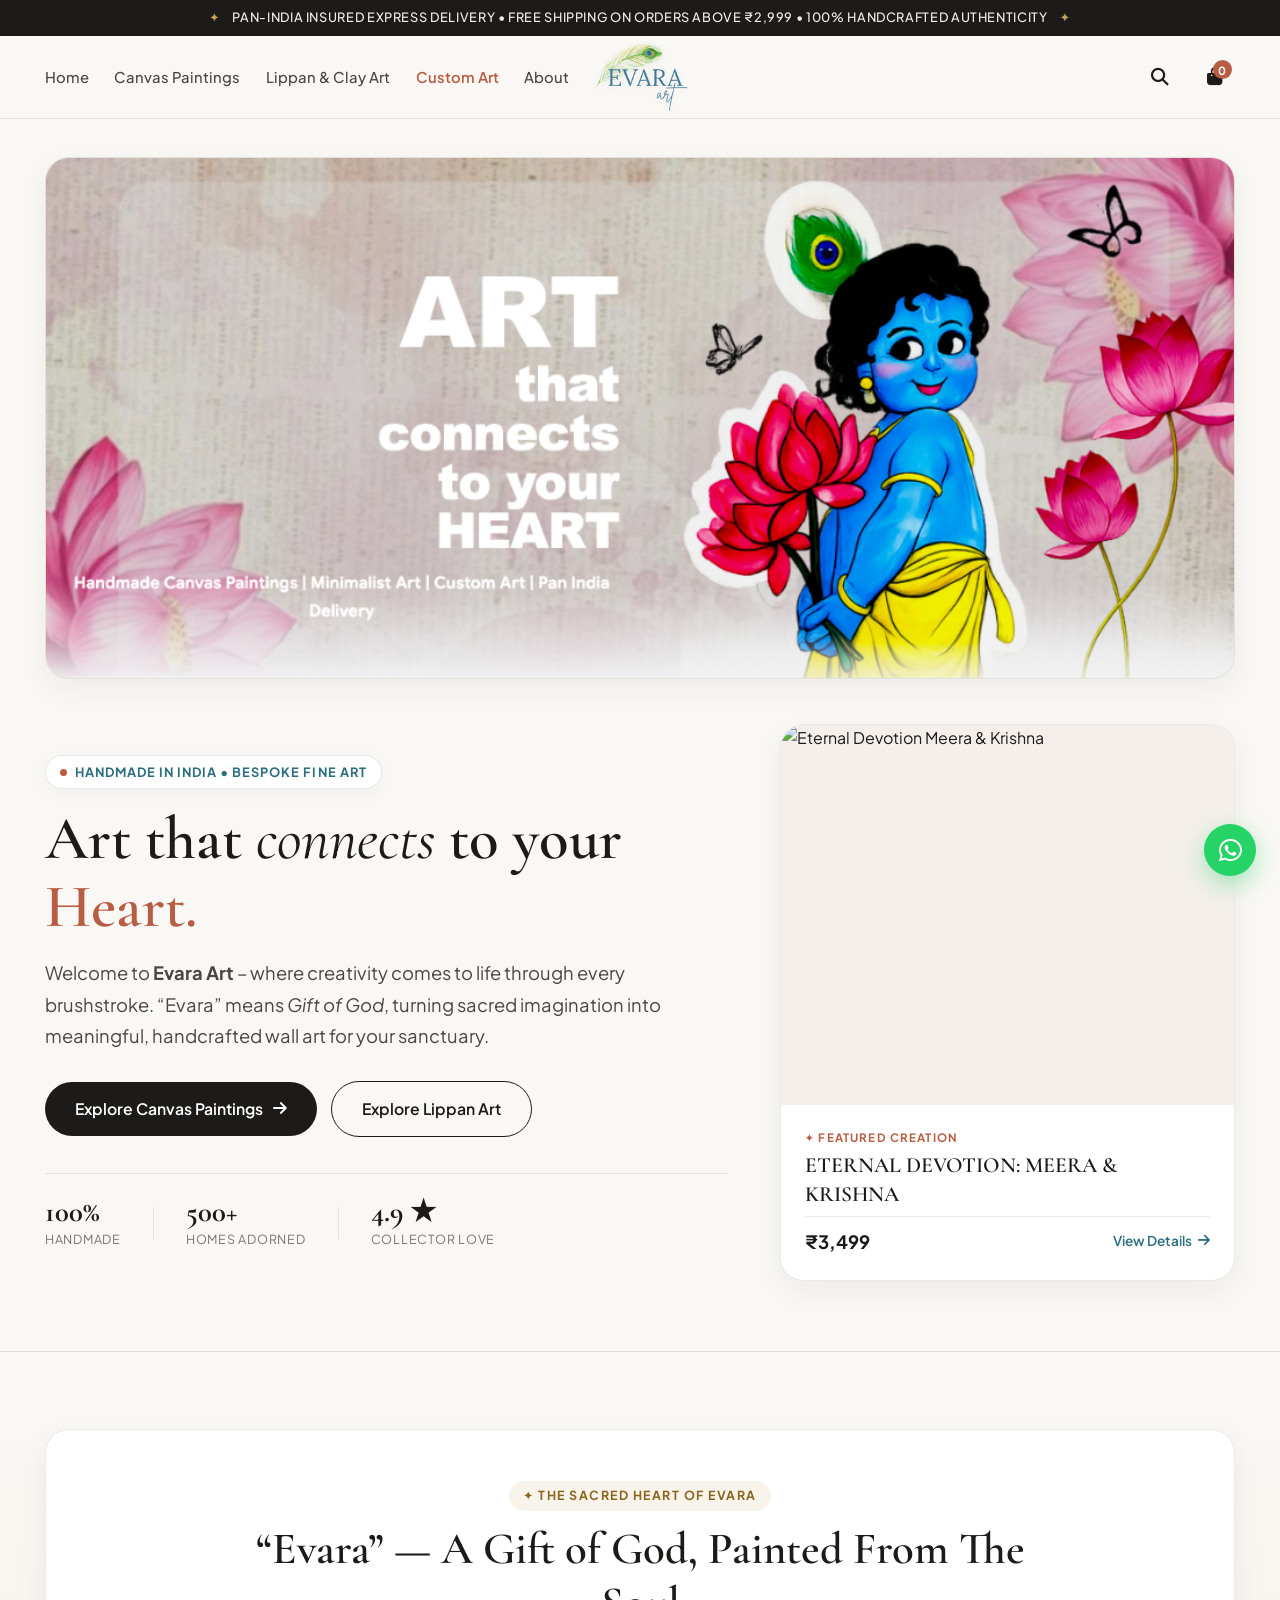
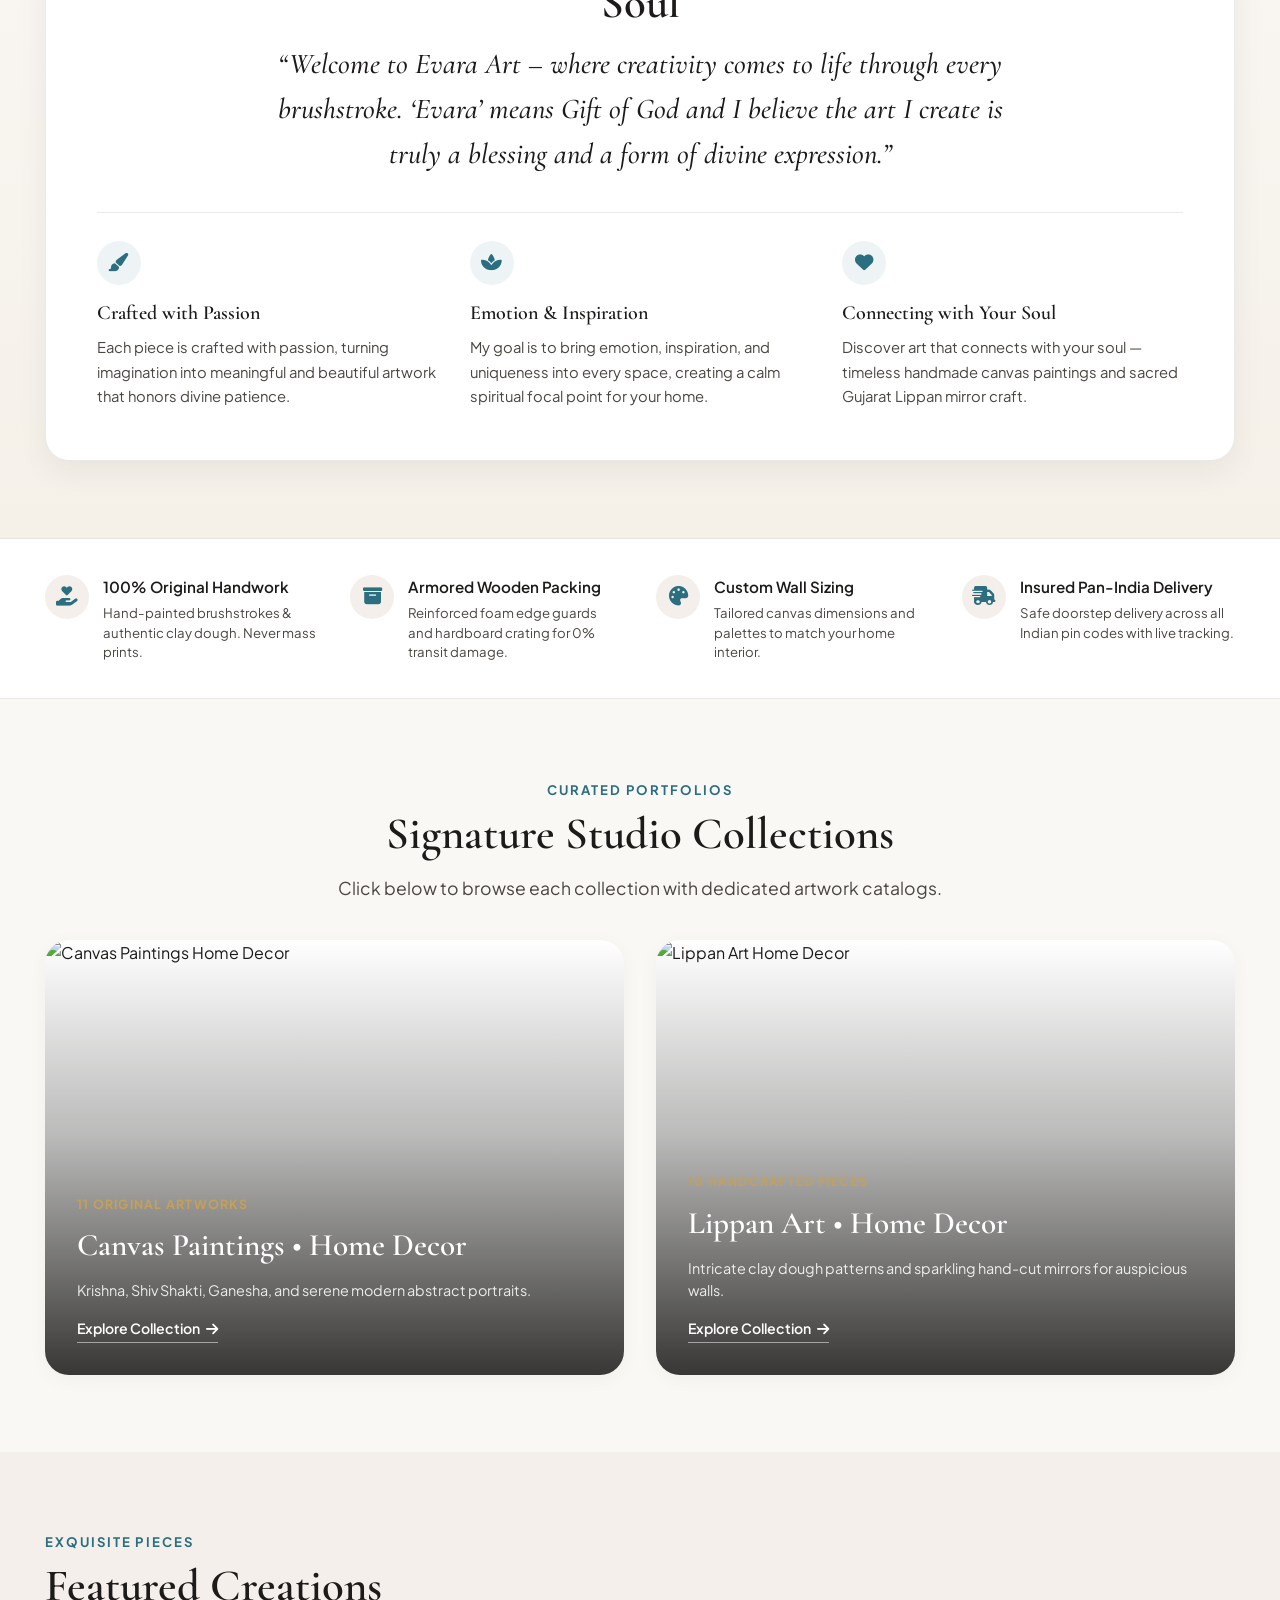
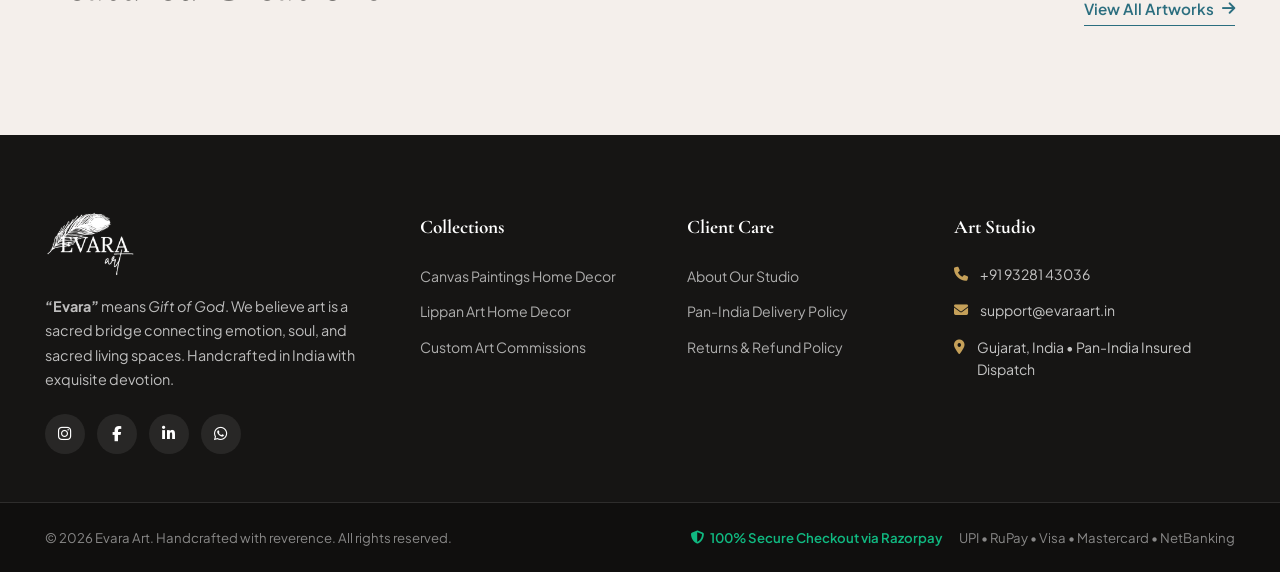
==== commit 067365d8: "Feat: Complete product page, about section, custom art studio, enhanced banner, and header logo" ====
--- a/wordpress-theme/evara-art/preview/index.html
+++ b/wordpress-theme/evara-art/preview/index.html
@@ -393,10 +393,40 @@
 }
 
 .brand-logo-img {
-	height: clamp(44px, 5.5vw, 60px);
+	height: clamp(52px, 6vw, 70px);
 	width: auto;
 	object-fit: contain;
 	transition: transform 0.25s ease;
+	filter: drop-shadow(0 1px 3px rgba(0,0,0,0.06));
+}
+
+.brand-fallback-mark {
+	display: flex;
+	align-items: center;
+	gap: 8px;
+	text-decoration: none;
+}
+
+.brand-fallback-feather {
+	color: var(--evara-gold);
+	font-size: 1.25rem;
+}
+
+.brand-fallback-name {
+	font-family: var(--font-serif);
+	font-size: clamp(1.4rem, 2.5vw, 1.85rem);
+	font-weight: 700;
+	letter-spacing: 0.12em;
+	color: #2F637C;
+}
+
+.brand-fallback-sub {
+	font-family: var(--font-sans);
+	font-size: 0.72rem;
+	font-weight: 700;
+	letter-spacing: 0.18em;
+	color: var(--evara-terracotta);
+	margin-left: 2px;
 }
 
 .brand-link:hover .brand-logo-img {
@@ -1789,21 +1819,25 @@
 /* Tablets Portrait & Large Handsets (<= 768px) */
 @media (max-width: 768px) {
 	.header-inner {
-		height: 64px;
+		height: 66px;
 	}
 	.brand-logo-img {
-		height: 38px;
-		max-width: 150px;
+		height: 48px;
+		max-width: 165px;
 	}
 	.hero-banner-card {
-		border-radius: var(--radius-md);
-		aspect-ratio: 16 / 9;
-		max-height: 320px;
+		border-radius: var(--radius-lg);
+		height: clamp(300px, 75vw, 420px) !important;
+		max-height: 440px !important;
+		aspect-ratio: auto !important;
+		margin-bottom: 16px;
+		box-shadow: 0 10px 30px rgba(0,0,0,0.1);
 	}
 	.hero-banner-img {
+		width: 100%;
 		height: 100%;
 		object-fit: cover;
-		object-position: center 30%;
+		object-position: 72% center;
 	}
 	.philosophy-decor-feather {
 		display: none !important;
@@ -1852,6 +1886,10 @@
 		grid-template-columns: repeat(2, 1fr);
 		gap: 14px;
 	}
+	/* Hero Showcase Card: Desktop-only, hidden on tablets & phones for seamless flow */
+	.hero-art-showcase-card {
+		display: none !important;
+	}
 }
 
 /* Mobile Devices & Phones (<= 640px) */
@@ -1875,11 +1913,11 @@
 
 	/* Sticky Header */
 	.header-inner {
-		height: 58px;
+		height: 66px;
 	}
 	.brand-logo-img {
-		height: 34px;
-		max-width: 130px;
+		height: 48px;
+		max-width: 165px;
 	}
 	.evara-mobile-toggle {
 		padding: 8px;
@@ -1908,16 +1946,18 @@
 		padding: 14px 0 32px;
 	}
 	.hero-banner-card {
-		border-radius: var(--radius-md);
-		aspect-ratio: 16 / 9;
-		max-height: 220px;
-		margin-bottom: 4px;
+		border-radius: var(--radius-lg);
+		height: clamp(300px, 78vw, 420px) !important;
+		max-height: 440px !important;
+		aspect-ratio: auto !important;
+		margin-bottom: 16px;
+		box-shadow: 0 10px 30px rgba(0,0,0,0.1);
 	}
 	.hero-banner-img {
 		width: 100%;
 		height: 100%;
 		object-fit: cover;
-		object-position: center 30%;
+		object-position: 72% center;
 	}
 	.hero-editorial-wrap {
 		margin-top: 18px;
@@ -1996,8 +2036,9 @@
 		margin-top: 3px;
 	}
 
-	/* Featured Creation Showcase: Sleek Compact Editorial Spotlight */
+	/* Featured Creation Showcase: Desktop-only editorial card, hidden on mobile for clean flow */
 	.hero-art-showcase-card {
+		display: none !important;
 		margin-top: 8px;
 		border-radius: var(--radius-md);
 		border: 1px solid var(--evara-border);
@@ -2703,6 +2744,909 @@
 	background-color: var(--evara-terracotta-dark) !important;
 }
 
+
+/* ==========================================================================
+   PRODUCT DETAIL PAGE STYLING (Editorial Luxury Fine Art)
+   ========================================================================== */
+.product-detail-container {
+	padding-top: 24px;
+	padding-bottom: 90px;
+}
+.back-nav-row {
+	display: flex;
+	align-items: center;
+	justify-content: space-between;
+	margin-bottom: 24px;
+	flex-wrap: wrap;
+	gap: 12px;
+}
+.back-nav-pill {
+	display: inline-flex;
+	align-items: center;
+	gap: 8px;
+	background: #FFFFFF;
+	border: 1px solid var(--evara-border);
+	padding: 8px 18px;
+	border-radius: var(--radius-full);
+	font-size: 0.84rem;
+	font-weight: 600;
+	color: var(--evara-text-secondary);
+	cursor: pointer;
+	transition: all 0.25s ease;
+	text-decoration: none;
+}
+.back-nav-pill:hover {
+	border-color: var(--evara-terracotta);
+	color: var(--evara-terracotta);
+	transform: translateX(-3px);
+}
+.product-detail-grid {
+	display: grid;
+	grid-template-columns: 1.15fr 0.95fr;
+	gap: clamp(32px, 5vw, 64px);
+	align-items: start;
+	margin-bottom: 70px;
+}
+
+/* Left: Gallery & Room Simulator */
+.gallery-display {
+	position: sticky;
+	top: 96px;
+	display: flex;
+	flex-direction: column;
+	gap: 18px;
+}
+.main-product-img-wrap {
+	position: relative;
+	width: 100%;
+	background: #FFFFFF;
+	border-radius: var(--radius-lg);
+	overflow: hidden;
+	box-shadow: 0 14px 40px rgba(28, 27, 25, 0.08);
+	border: 1px solid var(--evara-border);
+	aspect-ratio: 1 / 1;
+	display: flex;
+	align-items: center;
+	justify-content: center;
+}
+.main-product-img {
+	width: 100%;
+	height: 100%;
+	object-fit: cover;
+	transition: transform 0.5s cubic-bezier(0.16, 1, 0.3, 1);
+	cursor: zoom-in;
+}
+.main-product-img:hover {
+	transform: scale(1.06);
+}
+.artisan-handcrafted-seal {
+	position: absolute;
+	top: 16px;
+	left: 16px;
+	background: rgba(255, 255, 255, 0.94);
+	backdrop-filter: blur(8px);
+	border: 1px solid var(--evara-border);
+	padding: 6px 14px;
+	border-radius: var(--radius-full);
+	font-size: 0.72rem;
+	font-weight: 700;
+	letter-spacing: 0.08em;
+	text-transform: uppercase;
+	color: var(--evara-terracotta);
+	display: flex;
+	align-items: center;
+	gap: 6px;
+	box-shadow: var(--shadow-subtle);
+	z-index: 2;
+}
+.room-toggle-btn {
+	position: absolute;
+	bottom: 16px;
+	right: 16px;
+	background: rgba(28, 27, 25, 0.88);
+	color: #FFFFFF;
+	backdrop-filter: blur(8px);
+	border: 1px solid rgba(255, 255, 255, 0.2);
+	padding: 10px 18px;
+	border-radius: var(--radius-full);
+	font-size: 0.82rem;
+	font-weight: 600;
+	letter-spacing: 0.04em;
+	cursor: pointer;
+	display: inline-flex;
+	align-items: center;
+	gap: 8px;
+	transition: all 0.25s ease;
+	z-index: 2;
+}
+.room-toggle-btn:hover {
+	background: var(--evara-terracotta);
+	transform: translateY(-2px);
+	box-shadow: 0 6px 18px rgba(184, 93, 67, 0.35);
+}
+
+/* Gallery Thumbnails */
+.product-thumbnails-row {
+	display: flex;
+	gap: 12px;
+	overflow-x: auto;
+	padding-bottom: 4px;
+}
+.product-thumb-item {
+	width: 76px;
+	height: 76px;
+	min-width: 76px;
+	border-radius: var(--radius-md);
+	overflow: hidden;
+	border: 2px solid var(--evara-border);
+	cursor: pointer;
+	background: #FFFFFF;
+	transition: all 0.25s ease;
+}
+.product-thumb-item:hover,
+.product-thumb-item.active {
+	border-color: var(--evara-terracotta);
+	box-shadow: 0 4px 12px rgba(184, 93, 67, 0.2);
+	transform: translateY(-2px);
+}
+.product-thumb-item img {
+	width: 100%;
+	height: 100%;
+	object-fit: cover;
+}
+
+/* Room Simulator View */
+.room-simulator {
+	position: relative;
+	width: 100%;
+	aspect-ratio: 1 / 1;
+	border-radius: var(--radius-lg);
+	overflow: hidden;
+	background-color: #F3EFEA;
+	box-shadow: 0 14px 40px rgba(28, 27, 25, 0.08);
+	border: 1px solid var(--evara-border);
+	display: flex;
+	flex-direction: column;
+	justify-content: space-between;
+	transition: background-color 0.4s ease;
+}
+.room-wall-colors-bar {
+	position: absolute;
+	top: 14px;
+	left: 14px;
+	display: flex;
+	align-items: center;
+	gap: 8px;
+	background: rgba(255, 255, 255, 0.94);
+	backdrop-filter: blur(8px);
+	padding: 6px 14px;
+	border-radius: var(--radius-full);
+	border: 1px solid var(--evara-border);
+	z-index: 3;
+}
+.room-wall-colors-bar span {
+	font-size: 0.72rem;
+	font-weight: 700;
+	color: var(--evara-text-secondary);
+	margin-right: 2px;
+}
+.wall-color-chip {
+	width: 22px;
+	height: 22px;
+	border-radius: 50%;
+	cursor: pointer;
+	border: 2px solid transparent;
+	transition: transform 0.2s ease, border-color 0.2s ease;
+}
+.wall-color-chip:hover,
+.wall-color-chip.active {
+	transform: scale(1.18);
+	border-color: var(--evara-terracotta);
+}
+.room-wall-center {
+	flex: 1;
+	display: flex;
+	align-items: center;
+	justify-content: center;
+	padding-top: 30px;
+	position: relative;
+}
+.simulated-wall-art {
+	max-width: 48%;
+	max-height: 48%;
+	border: 6px solid #2B2623;
+	box-shadow: 0 20px 40px rgba(0, 0, 0, 0.25);
+	border-radius: 2px;
+	transition: transform 0.3s ease;
+}
+.room-sofa-wrap {
+	position: relative;
+	width: 100%;
+	height: 110px;
+	display: flex;
+	justify-content: center;
+	align-items: flex-end;
+}
+.designer-sofa {
+	width: 78%;
+	height: 70px;
+	background: #D5C7B7;
+	border-radius: 14px 14px 4px 4px;
+	box-shadow: 0 8px 24px rgba(0,0,0,0.12);
+	position: relative;
+	display: flex;
+	justify-content: center;
+	gap: 8px;
+	padding: 8px;
+}
+.sofa-cushion {
+	flex: 1;
+	height: 100%;
+	background: #C4B5A3;
+	border-radius: 8px;
+}
+.room-floor {
+	width: 100%;
+	height: 24px;
+	background: #9E8268;
+}
+
+/* Right: Product Info Column */
+.product-info-column {
+	display: flex;
+	flex-direction: column;
+}
+.detail-artisan-badge {
+	font-size: 0.78rem;
+	font-weight: 700;
+	letter-spacing: 0.1em;
+	text-transform: uppercase;
+	color: var(--evara-terracotta);
+	margin-bottom: 8px;
+	display: block;
+}
+.detail-title {
+	font-family: var(--font-serif);
+	font-size: clamp(2rem, 3.2vw, 2.65rem);
+	font-weight: 600;
+	line-height: 1.15;
+	color: var(--evara-text-primary);
+	margin-bottom: 12px;
+}
+.detail-rating-row {
+	display: flex;
+	align-items: center;
+	gap: 12px;
+	margin-bottom: 20px;
+	flex-wrap: wrap;
+}
+.detail-stars {
+	color: #F59E0B;
+	font-size: 1.05rem;
+	letter-spacing: 2px;
+}
+.detail-review-count {
+	font-size: 0.85rem;
+	font-weight: 600;
+	color: var(--evara-text-muted);
+}
+.detail-price-box {
+	display: flex;
+	align-items: baseline;
+	gap: 14px;
+	padding: 16px 20px;
+	background: var(--evara-surface-muted);
+	border-radius: var(--radius-md);
+	border: 1px solid var(--evara-border);
+	margin-bottom: 24px;
+	flex-wrap: wrap;
+}
+.detail-price-main {
+	font-size: 2.15rem;
+	font-weight: 700;
+	color: var(--evara-terracotta);
+	line-height: 1;
+}
+.detail-price-old {
+	font-size: 1.2rem;
+	text-decoration: line-through;
+	color: var(--evara-text-muted);
+}
+.detail-savings-badge {
+	background: #ECFDF5;
+	color: #065F46;
+	font-size: 0.78rem;
+	font-weight: 700;
+	padding: 4px 10px;
+	border-radius: var(--radius-full);
+	border: 1px solid #A7F3D0;
+}
+.shipping-perk-badge {
+	font-size: 0.8rem;
+	font-weight: 600;
+	color: var(--evara-peacock);
+	display: inline-flex;
+	align-items: center;
+	gap: 6px;
+}
+
+/* Option Groups & Pills */
+.option-group {
+	margin-bottom: 22px;
+}
+.option-label {
+	display: flex;
+	justify-content: space-between;
+	align-items: baseline;
+	font-size: 0.88rem;
+	font-weight: 700;
+	color: var(--evara-text-primary);
+	margin-bottom: 10px;
+}
+.option-label-hint {
+	font-size: 0.78rem;
+	font-weight: 500;
+	color: var(--evara-text-muted);
+}
+.pill-options {
+	display: grid;
+	grid-template-columns: repeat(auto-fit, minmax(130px, 1fr));
+	gap: 10px;
+}
+.pill-btn {
+	background: #FFFFFF;
+	border: 1.5px solid var(--evara-border);
+	border-radius: var(--radius-md);
+	padding: 10px 14px;
+	text-align: center;
+	font-size: 0.84rem;
+	font-weight: 600;
+	color: var(--evara-text-secondary);
+	cursor: pointer;
+	transition: all 0.25s ease;
+	display: flex;
+	flex-direction: column;
+	align-items: center;
+	justify-content: center;
+	gap: 2px;
+}
+.pill-btn:hover {
+	border-color: var(--evara-terracotta);
+	color: var(--evara-terracotta);
+}
+.pill-btn.active {
+	border-color: var(--evara-terracotta);
+	background: rgba(184, 93, 67, 0.06);
+	color: var(--evara-terracotta);
+	box-shadow: 0 0 0 1px var(--evara-terracotta);
+}
+.pill-btn .pill-sub {
+	font-size: 0.72rem;
+	font-weight: 500;
+	color: var(--evara-text-muted);
+}
+.pill-btn.active .pill-sub {
+	color: var(--evara-terracotta);
+}
+
+.artwork-narrative-box {
+	font-size: 0.92rem;
+	line-height: 1.65;
+	color: var(--evara-text-secondary);
+	margin-bottom: 24px;
+	padding-bottom: 20px;
+	border-bottom: 1px solid var(--evara-border);
+}
+
+/* Purchase Actions Row */
+.purchase-actions-row {
+	display: flex;
+	gap: 12px;
+	margin: 28px 0 24px;
+	flex-wrap: wrap;
+}
+.qty-stepper {
+	display: flex;
+	align-items: center;
+	border: 1.5px solid var(--evara-border);
+	border-radius: var(--radius-full);
+	background: #FFFFFF;
+	overflow: hidden;
+	height: 50px;
+}
+.qty-btn {
+	width: 40px;
+	height: 100%;
+	background: transparent;
+	border: none;
+	font-size: 1.1rem;
+	color: var(--evara-text-primary);
+	cursor: pointer;
+	display: flex;
+	align-items: center;
+	justify-content: center;
+	transition: background-color 0.2s;
+}
+.qty-btn:hover {
+	background: var(--evara-surface-muted);
+}
+.qty-val {
+	width: 36px;
+	text-align: center;
+	font-size: 0.95rem;
+	font-weight: 700;
+	color: var(--evara-text-primary);
+}
+.btn-add-to-bag {
+	flex: 1;
+	min-width: 200px;
+	height: 50px;
+	background: var(--evara-text-primary);
+	color: #FFFFFF;
+	border: none;
+	border-radius: var(--radius-full);
+	font-size: 0.95rem;
+	font-weight: 700;
+	letter-spacing: 0.04em;
+	cursor: pointer;
+	display: inline-flex;
+	align-items: center;
+	justify-content: center;
+	gap: 10px;
+	transition: all 0.3s cubic-bezier(0.16, 1, 0.3, 1);
+	box-shadow: 0 6px 18px rgba(28, 27, 25, 0.2);
+}
+.btn-add-to-bag:hover {
+	background: var(--evara-terracotta);
+	transform: translateY(-2px);
+	box-shadow: 0 10px 24px rgba(184, 93, 67, 0.35);
+}
+.btn-whatsapp-inquire {
+	height: 50px;
+	padding: 0 20px;
+	background: #25D366;
+	color: #FFFFFF;
+	border-radius: var(--radius-full);
+	font-size: 0.92rem;
+	font-weight: 700;
+	text-decoration: none;
+	display: inline-flex;
+	align-items: center;
+	justify-content: center;
+	gap: 8px;
+	transition: all 0.25s ease;
+	box-shadow: 0 6px 18px rgba(37, 211, 102, 0.3);
+}
+.btn-whatsapp-inquire:hover {
+	background: #1EB855;
+	transform: translateY(-2px);
+}
+
+/* Pincode Delivery Checker */
+.pincode-box {
+	background: #FFFFFF;
+	border: 1px solid var(--evara-border);
+	border-radius: var(--radius-md);
+	padding: 16px 18px;
+	margin-bottom: 24px;
+}
+.pincode-title {
+	font-size: 0.85rem;
+	font-weight: 700;
+	color: var(--evara-text-primary);
+	margin-bottom: 10px;
+	display: flex;
+	align-items: center;
+	gap: 8px;
+}
+.pincode-form {
+	display: flex;
+	gap: 8px;
+}
+.pincode-input {
+	flex: 1;
+	height: 42px;
+	padding: 0 14px;
+	border: 1px solid var(--evara-border);
+	border-radius: var(--radius-sm);
+	font-size: 0.88rem;
+	font-family: var(--font-sans);
+	transition: border-color 0.2s;
+}
+.pincode-input:focus {
+	outline: none;
+	border-color: var(--evara-terracotta);
+}
+.pincode-btn {
+	padding: 0 18px;
+	background: var(--evara-text-primary);
+	color: #FFFFFF;
+	border: none;
+	border-radius: var(--radius-sm);
+	font-size: 0.85rem;
+	font-weight: 600;
+	cursor: pointer;
+	transition: background-color 0.2s;
+}
+.pincode-btn:hover {
+	background: var(--evara-terracotta);
+}
+.pincode-result {
+	margin-top: 10px;
+	font-size: 0.82rem;
+	line-height: 1.4;
+}
+.pincode-result.success {
+	color: #065F46;
+	background: #ECFDF5;
+	padding: 8px 12px;
+	border-radius: var(--radius-sm);
+	border: 1px solid #A7F3D0;
+}
+
+/* Accordions */
+.details-accordion {
+	border: 1px solid var(--evara-border);
+	border-radius: var(--radius-md);
+	overflow: hidden;
+	background: #FFFFFF;
+	margin-bottom: 24px;
+}
+.accordion-item {
+	border-bottom: 1px solid var(--evara-border);
+}
+.accordion-item:last-child {
+	border-bottom: none;
+}
+.accordion-btn {
+	width: 100%;
+	padding: 16px 20px;
+	background: #FFFFFF;
+	border: none;
+	display: flex;
+	justify-content: space-between;
+	align-items: center;
+	font-size: 0.9rem;
+	font-weight: 700;
+	color: var(--evara-text-primary);
+	cursor: pointer;
+	text-align: left;
+	transition: background-color 0.2s;
+}
+.accordion-btn:hover {
+	background: var(--evara-surface-muted);
+}
+.accordion-body {
+	display: none;
+	padding: 0 20px 18px;
+	font-size: 0.88rem;
+	color: var(--evara-text-secondary);
+	line-height: 1.6;
+}
+.accordion-body.open {
+	display: block;
+}
+
+/* Related Artworks Section */
+.related-art-section {
+	margin-top: 60px;
+	padding-top: 40px;
+	border-top: 1px solid var(--evara-border);
+}
+.related-header {
+	margin-bottom: 28px;
+	text-align: center;
+}
+
+/* Sticky Mobile Buy Bar */
+.sticky-mobile-buy-bar {
+	position: fixed;
+	bottom: 0;
+	left: 0;
+	right: 0;
+	background: rgba(255, 255, 255, 0.96);
+	backdrop-filter: blur(12px);
+	border-top: 1px solid var(--evara-border);
+	padding: 10px 16px;
+	display: none;
+	align-items: center;
+	justify-content: space-between;
+	z-index: 998;
+	box-shadow: 0 -4px 20px rgba(0, 0, 0, 0.08);
+}
+.sticky-bar-left {
+	display: flex;
+	align-items: center;
+	gap: 10px;
+	overflow: hidden;
+}
+.sticky-bar-thumb {
+	width: 44px;
+	height: 44px;
+	min-width: 44px;
+	border-radius: var(--radius-sm);
+	object-fit: cover;
+	border: 1px solid var(--evara-border);
+}
+.sticky-bar-info {
+	overflow: hidden;
+}
+.sticky-bar-title {
+	font-size: 0.82rem;
+	font-weight: 700;
+	color: var(--evara-text-primary);
+	white-space: nowrap;
+	overflow: hidden;
+	text-overflow: ellipsis;
+	max-width: 140px;
+}
+.sticky-bar-price {
+	font-size: 0.95rem;
+	font-weight: 700;
+	color: var(--evara-terracotta);
+}
+.sticky-bar-btn {
+	height: 42px;
+	padding: 0 20px;
+	background: var(--evara-terracotta);
+	color: #FFFFFF;
+	border: none;
+	border-radius: var(--radius-full);
+	font-size: 0.88rem;
+	font-weight: 700;
+	cursor: pointer;
+	white-space: nowrap;
+}
+
+/* ==========================================================================
+   ABOUT & ARTISAN STUDIO PAGE STYLING
+   ========================================================================== */
+.about-hero-banner {
+	padding: clamp(40px, 7vw, 76px) 0 36px;
+	text-align: center;
+	background: linear-gradient(180deg, var(--evara-surface-muted) 0%, transparent 100%);
+	border-bottom: 1px solid var(--evara-border);
+	margin-bottom: 48px;
+}
+.about-narrative-card {
+	background: #FFFFFF;
+	border-radius: var(--radius-lg);
+	padding: clamp(28px, 4.5vw, 48px);
+	border: 1px solid var(--evara-border);
+	box-shadow: var(--shadow-card);
+	margin-bottom: 60px;
+}
+.about-quote-lead {
+	font-family: var(--font-serif);
+	font-size: clamp(1.25rem, 2.2vw, 1.6rem);
+	font-style: italic;
+	line-height: 1.6;
+	color: var(--evara-terracotta);
+	border-left: 3px solid var(--evara-terracotta);
+	padding-left: 20px;
+	margin: 24px 0 28px;
+}
+.craft-duo-grid {
+	display: grid;
+	grid-template-columns: 1fr 1fr;
+	gap: 28px;
+	margin-bottom: 60px;
+}
+.craft-duo-card {
+	background: #FFFFFF;
+	border-radius: var(--radius-lg);
+	overflow: hidden;
+	border: 1px solid var(--evara-border);
+	box-shadow: var(--shadow-card);
+	display: flex;
+	flex-direction: column;
+}
+.craft-duo-content {
+	padding: clamp(24px, 3.5vw, 36px);
+	flex: 1;
+}
+.craft-badge-pill {
+	display: inline-block;
+	font-size: 0.72rem;
+	font-weight: 700;
+	text-transform: uppercase;
+	letter-spacing: 0.08em;
+	padding: 4px 10px;
+	border-radius: var(--radius-full);
+	margin-bottom: 12px;
+	background: var(--evara-surface-muted);
+	color: var(--evara-peacock);
+}
+.pillars-4-grid {
+	display: grid;
+	grid-template-columns: repeat(4, 1fr);
+	gap: 20px;
+	margin-bottom: 60px;
+}
+.pillar-box {
+	background: #FFFFFF;
+	border-radius: var(--radius-md);
+	padding: 24px 18px;
+	border: 1px solid var(--evara-border);
+	text-align: center;
+	transition: transform 0.3s ease;
+}
+.pillar-box:hover {
+	transform: translateY(-4px);
+	box-shadow: var(--shadow-card);
+}
+.pillar-icon-wrap {
+	width: 52px;
+	height: 52px;
+	border-radius: 50%;
+	background: var(--evara-terracotta-light);
+	color: var(--evara-terracotta);
+	display: flex;
+	align-items: center;
+	justify-content: center;
+	font-size: 1.35rem;
+	margin: 0 auto 16px;
+}
+.testimonials-row {
+	display: grid;
+	grid-template-columns: repeat(3, 1fr);
+	gap: 24px;
+	margin-bottom: 60px;
+}
+.testimonial-card {
+	background: #FFFFFF;
+	border-radius: var(--radius-md);
+	padding: 24px 20px;
+	border: 1px solid var(--evara-border);
+	box-shadow: var(--shadow-subtle);
+}
+.testimonial-author {
+	margin-top: 14px;
+	font-size: 0.85rem;
+	font-weight: 700;
+	color: var(--evara-text-primary);
+}
+.testimonial-city {
+	font-size: 0.78rem;
+	color: var(--evara-text-muted);
+}
+
+/* ==========================================================================
+   CUSTOM ART COMMISSION STUDIO STYLING
+   ========================================================================== */
+.commission-journey-grid {
+	display: grid;
+	grid-template-columns: repeat(4, 1fr);
+	gap: 18px;
+	margin-bottom: 50px;
+}
+.journey-step-card {
+	background: #FFFFFF;
+	border-radius: var(--radius-md);
+	padding: 24px 18px;
+	border: 1px solid var(--evara-border);
+	position: relative;
+}
+.journey-num {
+	width: 32px;
+	height: 32px;
+	border-radius: 50%;
+	background: var(--evara-terracotta);
+	color: #FFFFFF;
+	font-size: 0.85rem;
+	font-weight: 700;
+	display: flex;
+	align-items: center;
+	justify-content: center;
+	margin-bottom: 12px;
+}
+.commission-studio-box {
+	background: #FFFFFF;
+	border-radius: var(--radius-lg);
+	padding: clamp(28px, 4.5vw, 48px);
+	border: 1px solid var(--evara-border);
+	box-shadow: var(--shadow-card);
+	margin-bottom: 60px;
+}
+.form-2col-layout {
+	display: grid;
+	grid-template-columns: 1fr 1fr;
+	gap: 20px;
+}
+.studio-input {
+	width: 100%;
+	height: 48px;
+	padding: 0 16px;
+	border: 1.5px solid var(--evara-border);
+	border-radius: var(--radius-sm);
+	font-size: 0.9rem;
+	font-family: var(--font-sans);
+	background: #FFFFFF;
+	transition: border-color 0.2s, box-shadow 0.2s;
+}
+.studio-input:focus {
+	outline: none;
+	border-color: var(--evara-terracotta);
+	box-shadow: 0 0 0 3px rgba(184, 93, 67, 0.12);
+}
+textarea.studio-input {
+	height: 120px;
+	padding: 14px 16px;
+	resize: vertical;
+}
+.drop-zone-wrap {
+	border: 2px dashed var(--evara-border);
+	border-radius: var(--radius-md);
+	padding: 28px 20px;
+	text-align: center;
+	background: var(--evara-surface-muted);
+	cursor: pointer;
+	transition: all 0.25s ease;
+	position: relative;
+}
+.drop-zone-wrap:hover {
+	border-color: var(--evara-terracotta);
+	background: rgba(184, 93, 67, 0.04);
+}
+.drop-zone-icon {
+	font-size: 2rem;
+	color: var(--evara-terracotta);
+	margin-bottom: 10px;
+}
+.upload-preview-img {
+	max-height: 140px;
+	border-radius: var(--radius-sm);
+	margin-top: 12px;
+	border: 1px solid var(--evara-border);
+	display: none;
+}
+.commission-actions {
+	display: flex;
+	gap: 14px;
+	margin-top: 28px;
+	flex-wrap: wrap;
+}
+
+/* Responsive Overrides */
+@media (max-width: 1024px) {
+	.product-detail-grid {
+		grid-template-columns: 1fr;
+		gap: 36px;
+	}
+	.gallery-display {
+		position: static;
+	}
+	.craft-duo-grid {
+		grid-template-columns: 1fr;
+	}
+	.pillars-4-grid,
+	.commission-journey-grid {
+		grid-template-columns: repeat(2, 1fr);
+	}
+	.testimonials-row {
+		grid-template-columns: 1fr;
+	}
+}
+
+@media (max-width: 768px) {
+	.form-2col-layout {
+		grid-template-columns: 1fr;
+	}
+	.pillars-4-grid,
+	.commission-journey-grid {
+		grid-template-columns: 1fr;
+	}
+	.sticky-mobile-buy-bar {
+		display: flex;
+	}
+	.product-detail-container {
+		padding-top: 14px;
+	}
+	.detail-title {
+		font-size: 1.85rem;
+	}
+}
+
 </style>
 </head>
 <body>
@@ -2744,8 +3688,13 @@
 
 			<!-- Center: Centered Brand Logo on Both Desktop & Mobile -->
 			<div class="evara-brand">
-				<a href="#home" class="brand-link nav-route" data-route="home">
-					<img src="images/evara-logo.png" alt="Evara Art Logo" class="brand-logo-img">
+				<a href="#home" class="brand-link nav-route" data-route="home" aria-label="Evara Art Home">
+					<img src="images/evara-logo.png" alt="Evara Art" class="brand-logo-img" id="site-logo-img" onerror="this.style.display='none'; document.getElementById('site-logo-fallback').style.display='flex';">
+					<div class="brand-fallback-mark" id="site-logo-fallback" style="display: none;">
+						<span class="brand-fallback-feather">✦</span>
+						<span class="brand-fallback-name">EVARA</span>
+						<span class="brand-fallback-sub">ART</span>
+					</div>
 				</a>
 			</div>
 
@@ -3098,13 +4047,21 @@
 	<!-- =========================================================================
 	     VIEW 4: DEDICATED INDIVIDUAL PRODUCT PAGE (Every product has its own page!)
 	     ========================================================================= -->
+		<!-- =========================================================================
+	     VIEW 4: DEDICATED INDIVIDUAL PRODUCT PAGE
+	     ========================================================================= -->
 	<div id="view-product-detail" class="view-page">
-		<div class="evara-container">
+		<div class="evara-container product-detail-container">
 			
-			<div class="evara-breadcrumbs" style="padding-top: 28px;">
-				<a href="#home" class="nav-route" data-route="home">Home</a> &rsaquo; 
-				<a href="#" id="detail-category-link" class="nav-route">Category</a> &rsaquo; 
-				<span id="detail-breadcrumb-title">Artwork Title</span>
+			<div class="back-nav-row">
+				<div class="evara-breadcrumbs">
+					<a href="#home" class="nav-route" data-route="home">Home</a> &rsaquo; 
+					<a href="#" id="detail-category-link" class="nav-route">Category</a> &rsaquo; 
+					<span id="detail-breadcrumb-title">Artwork Title</span>
+				</div>
+				<a href="javascript:history.back()" class="back-nav-pill">
+					<i class="fa-solid fa-arrow-left"></i> Back to Gallery
+				</a>
 			</div>
 
 			<div class="product-detail-grid">
@@ -3114,6 +4071,9 @@
 					
 					<!-- Normal Canvas View -->
 					<div class="main-product-img-wrap" id="standard-gallery-wrap">
+						<span class="artisan-handcrafted-seal">
+							<i class="fa-solid fa-feather-pointed"></i> 100% Handcrafted Original
+						</span>
 						<img id="detail-img" src="" alt="" class="main-product-img">
 						<button class="room-toggle-btn" onclick="toggleRoomView()">
 							<i class="fa-solid fa-couch"></i> <span id="toggle-room-label">See on Living Room Wall</span>
@@ -3122,10 +4082,22 @@
 
 					<!-- Interactive Room Simulator View -->
 					<div class="room-simulator" id="room-simulator-wrap" style="display: none;">
-						<img id="simulated-wall-img" src="" alt="" class="simulated-wall-art">
-						<div class="room-couch">
-							<div class="couch-cushion"></div>
-							<div class="couch-cushion"></div>
+						<div class="room-wall-colors-bar">
+							<span>Wall Tone:</span>
+							<div class="wall-color-chip active" style="background: #F4EFEB;" onclick="selectWallColor('#F4EFEB', this)" title="Warm Linen"></div>
+							<div class="wall-color-chip" style="background: #EEDFD8;" onclick="selectWallColor('#EEDFD8', this)" title="Temple Terracotta"></div>
+							<div class="wall-color-chip" style="background: #E2E7E1;" onclick="selectWallColor('#E2E7E1', this)" title="Sage Sanctuary"></div>
+							<div class="wall-color-chip" style="background: #3B444C;" onclick="selectWallColor('#3B444C', this)" title="Midnight Slate"></div>
+						</div>
+						<div class="room-wall-center">
+							<img id="simulated-wall-img" src="" alt="" class="simulated-wall-art">
+						</div>
+						<div class="room-sofa-wrap">
+							<div class="designer-sofa">
+								<div class="sofa-cushion"></div>
+								<div class="sofa-cushion"></div>
+								<div class="sofa-cushion"></div>
+							</div>
 						</div>
 						<div class="room-floor"></div>
 						<button class="room-toggle-btn" onclick="toggleRoomView()">
@@ -3133,59 +4105,110 @@
 						</button>
 					</div>
 
+					<!-- Multiple Angle Thumbnails -->
+					<div class="product-thumbnails-row" id="product-thumbnails-list">
+						<!-- Injected by JavaScript -->
+					</div>
+
 				</div>
 
 				<!-- Right: Purchasing, Sizing & Artisan Specs -->
 				<div class="product-info-column">
 					
-					<span class="sub-heading" id="detail-badge">100% Handcrafted Original</span>
-					<h1 class="main-heading" id="detail-title" style="font-size: clamp(1.8rem, 3vw, 2.35rem); margin-bottom: 12px;">Artwork Title</h1>
+					<span class="detail-artisan-badge" id="detail-badge">✦ Original Hand-Painted Acrylic Canvas</span>
+					<h1 class="detail-title" id="detail-title">Artwork Title</h1>
 					
-					<div style="display: flex; align-items: center; gap: 14px; margin-bottom: 20px;">
-						<span style="color: #F59E0B; font-size: 1.1rem;">★★★★★</span>
-						<span style="font-size: 0.85rem; font-weight: 600; color: var(--evara-text-muted);">4.9 (24 Verified Collector Reviews)</span>
+					<div class="detail-rating-row">
+						<span class="detail-stars">★★★★★</span>
+						<span class="detail-review-count">4.9 &bull; (24 Verified Collector Reviews)</span>
+						<span class="badge-dot" style="display: inline-block;"></span>
+						<span style="font-size: 0.82rem; font-weight: 700; color: var(--evara-peacock);">Top 1% Fine Art Studio</span>
 					</div>
 
-					<div style="display: flex; align-items: baseline; gap: 14px; margin-bottom: 28px; flex-wrap: wrap;">
-						<span class="price-val" id="detail-price" style="font-size: 2rem; color: var(--evara-terracotta);">&#8377;3,499</span>
-						<span id="detail-old-price" style="font-size: 1.2rem; text-decoration: line-through; color: var(--evara-text-muted);">&#8377;4,499</span>
-						<span class="art-badge" style="position: static; background: #ECFDF5; color: #065F46;">Free Pan-India Delivery</span>
+					<div class="detail-price-box">
+						<span class="detail-price-main" id="detail-price">&#8377;3,499</span>
+						<span class="detail-price-old" id="detail-old-price">&#8377;4,499</span>
+						<span class="detail-savings-badge" id="detail-savings-badge">SAVE &#8377;1,000</span>
+						<span class="shipping-perk-badge">
+							<i class="fa-solid fa-truck-fast"></i> Free Pan-India Insured Delivery
+						</span>
 					</div>
+
+					<p class="artwork-narrative-box" id="detail-desc">
+						Artwork description narrative.
+					</p>
 
 					<!-- Size Selection -->
 					<div class="option-group">
-						<label class="option-label">Select Canvas Dimensions (Inches):</label>
+						<div class="option-label">
+							<span>Select Canvas Dimensions:</span>
+							<span class="option-label-hint">Standard &bull; Ready to Hang</span>
+						</div>
 						<div class="pill-options" id="size-options">
-							<button class="pill-btn active" onclick="selectSize(this, 0)">12" &times; 18" (Standard)</button>
-							<button class="pill-btn" onclick="selectSize(this, 600)">18" &times; 24" (Popular)</button>
-							<button class="pill-btn" onclick="selectSize(this, 1400)">24" &times; 36" (Statement)</button>
+							<button class="pill-btn active" onclick="selectSize(this, 0, '12" × 18" (Standard)')">
+								<span>12" &times; 18"</span>
+								<span class="pill-sub">Standard Format</span>
+							</button>
+							<button class="pill-btn" onclick="selectSize(this, 600, '18" × 24" (Most Popular)')">
+								<span>18" &times; 24"</span>
+								<span class="pill-sub">+&#8377;600 &bull; Popular</span>
+							</button>
+							<button class="pill-btn" onclick="selectSize(this, 1400, '24" × 36" (Statement Wall)')">
+								<span>24" &times; 36"</span>
+								<span class="pill-sub">+&#8377;1,400 &bull; Statement</span>
+							</button>
+							<button class="pill-btn" onclick="selectSize(this, 2400, '30" × 45" (Grand Sanctuary)')">
+								<span>30" &times; 45"</span>
+								<span class="pill-sub">+&#8377;2,400 &bull; Grand</span>
+							</button>
 						</div>
 					</div>
 
 					<!-- Frame Selection -->
 					<div class="option-group">
-						<label class="option-label">Mounting &amp; Framing Style:</label>
-						<div class="pill-options">
-							<button class="pill-btn active" onclick="selectFrame(this, 'Gallery Stretched Wrap')">Gallery Stretched Wrap (Ready to Hang)</button>
-							<button class="pill-btn" onclick="selectFrame(this, 'Natural Teak Floating Frame')">Natural Teak Floating Frame</button>
+						<div class="option-label">
+							<span>Mounting &amp; Framing Style:</span>
+							<span class="option-label-hint">Seasoned Wooden Craft</span>
+						</div>
+						<div class="pill-options" id="frame-options">
+							<button class="pill-btn active" onclick="selectFrame(this, 0, 'Gallery Stretched Wrap')">
+								<span>Gallery Stretched Wrap</span>
+								<span class="pill-sub">Frameless &bull; Ready to Hang</span>
+							</button>
+							<button class="pill-btn" onclick="selectFrame(this, 800, 'Natural Teak Floating Frame')">
+								<span>Natural Teak Floating Frame</span>
+								<span class="pill-sub">+&#8377;800 &bull; Hand-Crafted Wood</span>
+							</button>
+							<button class="pill-btn" onclick="selectFrame(this, 800, 'Matte Black Studio Frame')">
+								<span>Matte Black Studio Frame</span>
+								<span class="pill-sub">+&#8377;800 &bull; Contemporary Sleek</span>
+							</button>
 						</div>
 					</div>
 
-					<!-- Action Buttons -->
-					<div style="display: flex; gap: 14px; margin-top: 32px; flex-wrap: wrap;">
-						<button class="evara-btn btn-primary btn-lg" id="detail-add-bag-btn" style="flex-grow: 1;" onclick="addCurrentProductToBag()">
+					<!-- Quantity & Purchase Actions -->
+					<div class="purchase-actions-row">
+						<div class="qty-stepper">
+							<button type="button" class="qty-btn" onclick="changeQty(-1)" aria-label="Decrease quantity">&minus;</button>
+							<span class="qty-val" id="detail-qty">1</span>
+							<button type="button" class="qty-btn" onclick="changeQty(1)" aria-label="Increase quantity">&plus;</button>
+						</div>
+						<button class="btn-add-to-bag" id="detail-add-bag-btn" onclick="addCurrentProductToBag()">
 							<i class="fa-solid fa-bag-shopping"></i> Add to Art Bag
 						</button>
-						<a href="#" id="detail-whatsapp-btn" target="_blank" class="evara-btn btn-whatsapp-lg" style="flex-grow: 1;">
+						<a href="#" id="detail-whatsapp-btn" target="_blank" class="btn-whatsapp-inquire">
 							<i class="fa-brands fa-whatsapp"></i> Chat with Artist
 						</a>
 					</div>
 
 					<!-- Pincode Checker -->
 					<div class="pincode-box">
-						<span style="font-size: 0.88rem; font-weight: 600; color: var(--evara-text-primary);">Check Delivery Availability to Your City:</span>
+						<div class="pincode-title">
+							<i class="fa-solid fa-location-dot" style="color: var(--evara-terracotta);"></i>
+							<span>Check Delivery Availability to Your Pincode:</span>
+						</div>
 						<div class="pincode-form">
-							<input type="text" id="pincode-input" class="pincode-input" placeholder="Enter 6-digit Pincode (e.g. 380015)" maxlength="6">
+							<input type="text" id="pincode-input" class="pincode-input" placeholder="Enter 6-digit Indian Pincode (e.g. 380015)" maxlength="6">
 							<button type="button" class="pincode-btn" onclick="checkPincode()">Check</button>
 						</div>
 						<div id="pincode-result" class="pincode-result"></div>
@@ -3195,29 +4218,38 @@
 					<div class="details-accordion">
 						<div class="accordion-item">
 							<button class="accordion-btn" onclick="toggleAccordion(this)">
-								<span>Artisan Craftsmanship &bull; Materials</span>
-								<i class="fa-solid fa-chevron-down"></i>
+								<span><i class="fa-solid fa-palette" style="margin-right: 8px; color: var(--evara-terracotta);"></i> Artisan Craftsmanship &bull; Materials</span>
+								<i class="fa-solid fa-chevron-up"></i>
 							</button>
 							<div class="accordion-body open">
-								Hand-stretched on seasoned wooden frames. Layered with heavy-body acrylic pigments, non-yellowing satin protective varnish, and museum-grade durability. Kutch Lippan artworks utilize durable clay dough and hand-trimmed mirror facets.
+								Hand-stretched on seasoned kiln-dried wooden frames. Handcrafted with heavy-body acrylic lightfast pigments, non-yellowing satin protective varnish, and museum-grade durability. Kutch Lippan artworks utilize durable clay dough and hand-trimmed mirror facets that catch natural ambient light.
 							</div>
 						</div>
 						<div class="accordion-item">
 							<button class="accordion-btn" onclick="toggleAccordion(this)">
-								<span>Secure Wooden Box Packaging</span>
+								<span><i class="fa-solid fa-box-archive" style="margin-right: 8px; color: var(--evara-terracotta);"></i> Armored Wooden Box Packaging</span>
 								<i class="fa-solid fa-chevron-down"></i>
 							</button>
 							<div class="accordion-body">
-								Packed in a 5-layer armored wooden hardboard frame with shock-absorbing foam edge protectors and water-tight shrink film. 100% damage-free delivery guarantee across all Indian states.
+								Packed in a 5-layer armored wooden hardboard frame with shock-absorbing foam edge protectors, dense air-bubble cushioning, and water-tight shrink film. 100% damage-free delivery guarantee across all Indian states.
 							</div>
 						</div>
 						<div class="accordion-item">
 							<button class="accordion-btn" onclick="toggleAccordion(this)">
-								<span>Care &amp; Cleaning</span>
+								<span><i class="fa-solid fa-certificate" style="margin-right: 8px; color: var(--evara-terracotta);"></i> Authenticity &bull; Signed by Artist Shraddha</span>
 								<i class="fa-solid fa-chevron-down"></i>
 							</button>
 							<div class="accordion-body">
-								Gently dust with a dry microfiber cloth or soft feathered brush. Keep away from prolonged direct outdoor sunlight and harsh chemical sprays.
+								Each creation comes with an authentic Certificate of Authenticity signed by lead artist Shraddha Padhiyar, noting artwork completion date, serial number, and medium dedication.
+							</div>
+						</div>
+						<div class="accordion-item">
+							<button class="accordion-btn" onclick="toggleAccordion(this)">
+								<span><i class="fa-solid fa-hand-holding-heart" style="margin-right: 8px; color: var(--evara-terracotta);"></i> Care &amp; Longevity</span>
+								<i class="fa-solid fa-chevron-down"></i>
+							</button>
+							<div class="accordion-body">
+								Gently dust with a dry microfiber cloth or soft feathered brush. Keep away from prolonged direct outdoor rain and harsh chemical sprays. Rated for 25+ years of vibrant indoor display.
 							</div>
 						</div>
 					</div>
@@ -3225,102 +4257,382 @@
 				</div>
 
 			</div>
+
+			<!-- Related Artworks Section -->
+			<div class="related-art-section">
+				<div class="related-header">
+					<span class="sub-heading">✦ Curated Recommendations</span>
+					<h2 class="main-heading" style="font-size: 2rem;">Collectors Also Adored</h2>
+				</div>
+				<div class="artworks-grid" id="detail-related-grid">
+					<!-- Injected by JavaScript -->
+				</div>
+			</div>
+
 		</div>
 	</div>
 
+	<!-- Sticky Mobile Buy Bar -->
+	<div id="sticky-mobile-buy-bar" class="sticky-mobile-buy-bar">
+		<div class="sticky-bar-left">
+			<img id="sticky-bar-img" src="" alt="" class="sticky-bar-thumb">
+			<div class="sticky-bar-info">
+				<div class="sticky-bar-title" id="sticky-bar-title">Artwork Title</div>
+				<div class="sticky-bar-price" id="sticky-bar-price">&#8377;3,499</div>
+			</div>
+		</div>
+		<button class="sticky-bar-btn" onclick="addCurrentProductToBag()">
+			<i class="fa-solid fa-bag-shopping"></i> Add to Bag
+		</button>
+	</div>
+
+
 	<!-- =========================================================================
-	     VIEW 5: CUSTOM COMMISSION PAGE
+	     VIEW 5: CUSTOM COMMISSION PAGE (Bespoke Fine Art Studio)
 	     ========================================================================= -->
 	<div id="view-custom-art" class="view-page">
-		<div class="category-header-banner">
+		<div class="about-hero-banner">
 			<div class="evara-container text-center">
-				<span class="sub-heading">✦ Tailored For Your Wall</span>
-				<h1 class="category-title">Bespoke Wall Commissions</h1>
-				<p class="section-desc" style="max-width: 640px; margin: 0 auto;">
-					Have a specific wall size, prayer room theme, or interior color palette? Work directly with lead artist Shraddha to craft your one-of-a-kind original.
+				<span class="sub-heading">✦ Tailored For Your Wall &amp; Sanctuary</span>
+				<h1 class="category-title" style="font-size: clamp(2rem, 3.8vw, 3rem); margin-bottom: 12px;">Bespoke Fine Art Commissions</h1>
+				<p class="section-desc" style="max-width: 680px; margin: 0 auto;">
+					Have a specific wall dimension, prayer room deity, or interior palette? Collaborate directly with lead artist Shraddha to craft your one-of-a-kind original masterpiece.
 				</p>
 			</div>
 		</div>
 
-		<div class="evara-container" style="padding-bottom: 90px; max-width: 800px;">
-			<div style="background: #FFFFFF; border-radius: var(--radius-lg); padding: clamp(24px, 4vw, 40px); box-shadow: var(--shadow-card);">
+		<div class="evara-container" style="padding-bottom: 90px; max-width: 960px;">
+			
+			<!-- 4-Step Commission Journey -->
+			<div class="commission-journey-grid">
+				<div class="journey-step-card">
+					<div class="journey-num">1</div>
+					<h4 style="font-size: 1rem; font-weight: 700; margin-bottom: 6px;">Wall Consultation</h4>
+					<p style="font-size: 0.82rem; color: var(--evara-text-secondary); line-height: 1.5;">Share your room lighting, wall dimensions, and deity/theme vision with us.</p>
+				</div>
+				<div class="journey-step-card">
+					<div class="journey-num">2</div>
+					<h4 style="font-size: 1rem; font-weight: 700; margin-bottom: 6px;">Concept &amp; Palette</h4>
+					<p style="font-size: 0.82rem; color: var(--evara-text-secondary); line-height: 1.5;">We harmonize colors, clay relief patterns, and canvas sizing for your approval.</p>
+				</div>
+				<div class="journey-step-card">
+					<div class="journey-num">3</div>
+					<h4 style="font-size: 1rem; font-weight: 700; margin-bottom: 6px;">Handcrafting &amp; Videos</h4>
+					<p style="font-size: 0.82rem; color: var(--evara-text-secondary); line-height: 1.5;">Receive periodic work-in-progress photos and 4K videos directly on WhatsApp.</p>
+				</div>
+				<div class="journey-step-card">
+					<div class="journey-num">4</div>
+					<h4 style="font-size: 1rem; font-weight: 700; margin-bottom: 6px;">Armored Delivery</h4>
+					<p style="font-size: 0.82rem; color: var(--evara-text-secondary); line-height: 1.5;">Crated in armored wooden hardboards and safely dispatched to your doorstep.</p>
+				</div>
+			</div>
+
+			<!-- Interactive Commission Studio Form -->
+			<div class="commission-studio-box">
+				<h3 style="font-family: var(--font-serif); font-size: 1.75rem; margin-bottom: 8px; color: var(--evara-text-primary);">Design Your Custom Commission</h3>
+				<p style="font-size: 0.88rem; color: var(--evara-text-muted); margin-bottom: 28px;">Fill in your details below or chat with artist Shraddha directly for instant guidance.</p>
+
 				<form onsubmit="handleCommissionSubmit(event)">
-					<div class="option-group">
-						<label class="option-label">Your Full Name:</label>
-						<input type="text" class="pincode-input" required placeholder="e.g. Pooja Sharma">
+					<div class="form-2col-layout" style="margin-bottom: 20px;">
+						<div class="option-group" style="margin-bottom: 0;">
+							<label class="option-label">Your Full Name *</label>
+							<input type="text" id="comm-name" class="studio-input" required placeholder="e.g. Ananya Patel">
+						</div>
+						<div class="option-group" style="margin-bottom: 0;">
+							<label class="option-label">City &amp; State *</label>
+							<input type="text" id="comm-city" class="studio-input" required placeholder="e.g. Mumbai, Maharashtra">
+						</div>
 					</div>
-					<div class="option-group">
-						<label class="option-label">WhatsApp Number / Email:</label>
-						<input type="text" class="pincode-input" required placeholder="e.g. +91 98765 43210">
+
+					<div class="form-2col-layout" style="margin-bottom: 20px;">
+						<div class="option-group" style="margin-bottom: 0;">
+							<label class="option-label">WhatsApp Contact Number *</label>
+							<input type="tel" id="comm-phone" class="studio-input" required placeholder="e.g. +91 98765 43210">
+						</div>
+						<div class="option-group" style="margin-bottom: 0;">
+							<label class="option-label">Email Address (Optional)</label>
+							<input type="email" id="comm-email" class="studio-input" placeholder="e.g. ananya@example.com">
+						</div>
 					</div>
-					<div class="option-group">
-						<label class="option-label">Preferred Medium &amp; Art Style:</label>
-						<select class="pincode-input">
-							<option>Lippan &amp; Clay Mirror Art</option>
-							<option>Devotional Canvas Painting (Krishna, Shiv-Shakti, Ganesha)</option>
-							<option>Modern Abstract &amp; Texture Wall Art</option>
+
+					<div class="form-2col-layout" style="margin-bottom: 20px;">
+						<div class="option-group" style="margin-bottom: 0;">
+							<label class="option-label">Preferred Artwork Medium *</label>
+							<select id="comm-medium" class="studio-input">
+								<option>Devotional Acrylic Canvas (Krishna, Mahadev, Ganesha, Pichwai)</option>
+								<option>Traditional Gujarat Lippan Mirror Art (Kutch Clay Craft)</option>
+								<option>Modern Abstract &amp; Heavy Texture Impasto Art</option>
+								<option>Custom Mandir / Temple Wooden Backdrop Art</option>
+							</select>
+						</div>
+						<div class="option-group" style="margin-bottom: 0;">
+							<label class="option-label">Approximate Wall Dimensions *</label>
+							<select id="comm-size" class="studio-input">
+								<option>24" × 36" (Living Room Standard)</option>
+								<option>30" × 45" (Sofa / Dining Focal Wall)</option>
+								<option>36" × 48" (Grand Statement Wall)</option>
+								<option>48" × 72" (Double-Height / Villa Wall)</option>
+								<option>Custom Wall Size (Specify in notes below)</option>
+							</select>
+						</div>
+					</div>
+
+					<div class="option-group" style="margin-bottom: 20px;">
+						<label class="option-label">Interior Color Harmony Preference</label>
+						<select id="comm-palette" class="studio-input">
+							<option>Warm Sacred Gold, Deep Terracotta &amp; Temple Crimson</option>
+							<option>Royal Peacock Teal, Lotus Pink &amp; Cyan Blue</option>
+							<option>Minimalist Sand, Warm Linen, Ivory &amp; Textured Pearl</option>
+							<option>Midnight Navy, Gold Leaf Gilding &amp; Charcoal</option>
+							<option>Custom Palette (Matching my home interior photos)</option>
 						</select>
 					</div>
-					<div class="option-group">
-						<label class="option-label">Approximate Wall Dimensions &amp; Room Notes:</label>
-						<textarea class="pincode-input" style="height: 110px;" placeholder="e.g. 4 feet by 3 feet wall above living room sofa, neutral beige background..."></textarea>
+
+					<div class="option-group" style="margin-bottom: 20px;">
+						<label class="option-label">Reference Image / Wall Photo Upload (Optional)</label>
+						<div class="drop-zone-wrap" onclick="document.getElementById('comm-file-input').click()">
+							<i class="fa-solid fa-cloud-arrow-up drop-zone-icon"></i>
+							<div style="font-size: 0.9rem; font-weight: 700; color: var(--evara-text-primary);">Click to upload wall photo or reference artwork</div>
+							<div style="font-size: 0.78rem; color: var(--evara-text-muted); margin-top: 4px;">PNG, JPG, HEIC up to 10MB</div>
+							<input type="file" id="comm-file-input" accept="image/*" style="display: none;" onchange="previewCommissionImage(this)">
+							<img id="comm-preview-img" src="" alt="Upload preview" class="upload-preview-img">
+						</div>
 					</div>
-					<button type="submit" class="evara-btn btn-primary btn-lg" style="width: 100%;">
-						<span>Submit Commission Request</span>
-						<i class="fa-solid fa-paper-plane"></i>
-					</button>
+
+					<div class="option-group" style="margin-bottom: 24px;">
+						<label class="option-label">Special Notes, Deity Focus or Sacred Symbols Desired:</label>
+						<textarea id="comm-notes" class="studio-input" placeholder="e.g. Lord Krishna playing flute with serene smile, neutral beige room background, needs to be hung above a 3-seater sofa..."></textarea>
+					</div>
+
+					<div class="commission-actions">
+						<button type="submit" class="evara-btn btn-primary btn-lg" style="flex: 1;">
+							<i class="fa-solid fa-paper-plane"></i> Submit Commission Request
+						</button>
+						<button type="button" class="evara-btn btn-whatsapp-lg" style="flex: 1;" onclick="openCustomWhatsApp()">
+							<i class="fa-brands fa-whatsapp"></i> Instant WhatsApp Consultation
+						</button>
+					</div>
 				</form>
 			</div>
+
+			<!-- Commission Guarantees Strip -->
+			<div class="trust-grid">
+				<div class="trust-item">
+					<div class="trust-icon"><i class="fa-solid fa-clock"></i></div>
+					<div class="trust-text">
+						<h4>7-14 Days Creation</h4>
+						<p>Hand-layered with proper drying and varnish curing time.</p>
+					</div>
+				</div>
+				<div class="trust-item">
+					<div class="trust-icon"><i class="fa-solid fa-video"></i></div>
+					<div class="trust-text">
+						<h4>Video Approvals</h4>
+						<p>Full 4K video shared on WhatsApp before final framing &amp; dispatch.</p>
+					</div>
+				</div>
+				<div class="trust-item">
+					<div class="trust-icon"><i class="fa-solid fa-shield-halved"></i></div>
+					<div class="trust-text">
+						<h4>0% Damage Guarantee</h4>
+						<p>Armored wooden crating ensures your original arrives pristine.</p>
+					</div>
+				</div>
+				<div class="trust-item">
+					<div class="trust-icon"><i class="fa-solid fa-award"></i></div>
+					<div class="trust-text">
+						<h4>Signed Certificate</h4>
+						<p>Accompanied by Certificate of Authenticity signed by Shraddha.</p>
+					</div>
+				</div>
+			</div>
+
 		</div>
 	</div>
 
+
 	<!-- =========================================================================
-	     VIEW 6: ABOUT & CONTACT PAGE
+	     VIEW 6: ABOUT EVARA ART & ARTISAN STUDIO (Soulful Brand Narrative)
 	     ========================================================================= -->
 	<div id="view-contact" class="view-page">
-		<div class="category-header-banner">
+		<div class="about-hero-banner">
 			<div class="evara-container text-center">
-				<span class="sub-heading">Artisan Studio</span>
-				<h1 class="category-title">About Evara Art &bull; Contact</h1>
-				<p class="section-desc" style="max-width: 640px; margin: 0 auto;">
-					Handcrafted in Gujarat, India &bull; Direct connection with our creators.
+				<span class="sub-heading">✦ The Sacred Heart of Evara</span>
+				<h1 class="category-title" style="font-size: clamp(2rem, 3.8vw, 3rem); margin-bottom: 12px;">“Evara” — A Gift of God, Painted From The Soul</h1>
+				<p class="section-desc" style="max-width: 680px; margin: 0 auto;">
+					Where timeless Indian devotion, meditative brushstrokes, and authentic Gujarat mirror craft come alive to adorn sacred living spaces.
 				</p>
 			</div>
 		</div>
 
-		<div class="evara-container" style="padding-bottom: 90px;">
-			<div class="trust-grid" style="margin-bottom: 50px;">
-				<div class="trust-item">
-					<div class="trust-icon"><i class="fa-solid fa-phone"></i></div>
-					<div class="trust-text">
-						<h4>Direct Phone</h4>
-						<p><a href="tel:+919328143036">+91 93281 43036</a></p>
+		<div class="evara-container" style="padding-bottom: 90px; max-width: 960px;">
+			
+			<!-- Story Card -->
+			<div class="about-narrative-card">
+				<span class="detail-artisan-badge">✦ The Artisan Journey</span>
+				<h2 style="font-family: var(--font-serif); font-size: clamp(1.8rem, 2.8vw, 2.35rem); color: var(--evara-text-primary); margin-bottom: 16px;">
+					Art Created as a Form of Divine Prayer
+				</h2>
+				<p style="font-size: 0.95rem; line-height: 1.75; color: var(--evara-text-secondary); margin-bottom: 16px;">
+					Welcome to <strong>Evara Art</strong>. The word <em>&ldquo;Evara&rdquo;</em> is an ancient derivation signifying <strong>Gift of God</strong>. To lead artist Shraddha Padhiyar, painting is never an assembly line or an automated process. It is a quiet meditation, a form of spiritual communion where sacred imagination is transformed into tangible, textured wall art for your home sanctuary.
+				</p>
+				<blockquote class="about-quote-lead">
+					&ldquo;Welcome to Evara Art – where creativity comes to life through every brushstroke. &lsquo;Evara&rsquo; means Gift of God and I believe the art I create is truly a blessing and a form of divine expression. Each piece is crafted with passion, turning imagination into meaningful and beautiful artwork that honors divine patience.&rdquo;
+					<footer style="margin-top: 10px; font-size: 0.88rem; font-style: normal; font-weight: 700; color: var(--evara-text-primary);">
+						&mdash; Shraddha Padhiyar, Founder &amp; Lead Artist
+					</footer>
+				</blockquote>
+				<p style="font-size: 0.95rem; line-height: 1.75; color: var(--evara-text-secondary);">
+					In a modern world saturated with flat, digital inkjet prints and synthetic mass factory decor, Evara Art was founded with a singular, uncompromising purpose: <strong>to bring back the soulful presence of authentic human touch</strong>. When you touch an Evara canvas or Lippan panel, you feel the raised ridges of the heavy impasto pigment, the coolness of hand-set glass mirrors, and the palpable tranquility imbued by days of patient devotion.
+				</p>
+			</div>
+
+			<!-- The Two Heritage Crafts -->
+			<div class="craft-duo-grid">
+				<div class="craft-duo-card">
+					<div class="craft-duo-content">
+						<span class="craft-badge-pill">Heritage Discipline I</span>
+						<h3 style="font-family: var(--font-serif); font-size: 1.65rem; color: var(--evara-text-primary); margin-bottom: 12px;">
+							Sacred Devotional Canvas Paintings
+						</h3>
+						<p style="font-size: 0.88rem; line-height: 1.65; color: var(--evara-text-secondary); margin-bottom: 16px;">
+							Dedicated depictions of Lord Krishna, Radha Rani, Mahadev Shiva, and sacred Pichwai lotus motifs. Each composition begins on seasoned kiln-dried wooden frames, hand-stretched with heavyweight canvas, layered with luminous European acrylic pigments, and sealed with UV-resistant museum varnish.
+						</p>
+						<ul style="font-size: 0.84rem; color: var(--evara-text-secondary); line-height: 1.8; padding-left: 20px;">
+							<li>100% Original hand-painted brushwork &bull; Never digital prints</li>
+							<li>Warm, soothing palettes designed for living rooms &amp; prayer alcoves</li>
+							<li>Luminous details that radiate warmth in both daylight and ambient warm lighting</li>
+						</ul>
 					</div>
 				</div>
-				<div class="trust-item">
-					<div class="trust-icon"><i class="fa-solid fa-envelope"></i></div>
-					<div class="trust-text">
-						<h4>Studio Email</h4>
-						<p><a href="mailto:support@evaraart.in">support@evaraart.in</a></p>
-					</div>
-				</div>
-				<div class="trust-item">
-					<div class="trust-icon"><i class="fa-brands fa-instagram"></i></div>
-					<div class="trust-text">
-						<h4>Instagram Gallery</h4>
-						<p><a href="https://www.instagram.com/evaraart.in/" target="_blank">@evaraart.in</a></p>
-					</div>
-				</div>
-				<div class="trust-item">
-					<div class="trust-icon"><i class="fa-solid fa-location-dot"></i></div>
-					<div class="trust-text">
-						<h4>Studio Location</h4>
-						<p>Gujarat, India (Pan-India Insured Dispatch)</p>
+
+				<div class="craft-duo-card">
+					<div class="craft-duo-content">
+						<span class="craft-badge-pill">Heritage Discipline II</span>
+						<h3 style="font-family: var(--font-serif); font-size: 1.65rem; color: var(--evara-text-primary); margin-bottom: 12px;">
+							Traditional Gujarat Lippan &amp; Clay Mirror Craft
+						</h3>
+						<p style="font-size: 0.88rem; line-height: 1.65; color: var(--evara-text-secondary); margin-bottom: 16px;">
+							Born from the rural artisan hamlets of Kutch, Gujarat, Lippan Kaam is an ancient mud-relief architecture craft. We elevate this sacred tradition into contemporary luxury art pieces using durable fortified clay dough, hand-rolled relief borders, and hundreds of individually placed mirror facets.
+						</p>
+						<ul style="font-size: 0.84rem; color: var(--evara-text-secondary); line-height: 1.8; padding-left: 20px;">
+							<li>Authentic clay dough formulated for zero cracking and decades of strength</li>
+							<li>Convex and geometric hand-trimmed mirror facets that dance with ambient light</li>
+							<li>Sacred geometric mandalas, auspicious Ganesha, and Gayatri motifs</li>
+						</ul>
 					</div>
 				</div>
 			</div>
+
+			<!-- 4 Sacred Commitments -->
+			<div class="pillars-4-grid">
+				<div class="pillar-box">
+					<div class="pillar-icon-wrap"><i class="fa-solid fa-hand-holding-heart"></i></div>
+					<h4 style="font-size: 1.05rem; font-weight: 700; margin-bottom: 8px;">100% Genuine Handwork</h4>
+					<p style="font-size: 0.82rem; color: var(--evara-text-secondary); line-height: 1.5;">Every artwork is an authentic human creation from first pencil sketch to final protective varnish coat.</p>
+				</div>
+				<div class="pillar-box">
+					<div class="pillar-icon-wrap"><i class="fa-solid fa-spa"></i></div>
+					<h4 style="font-size: 1.05rem; font-weight: 700; margin-bottom: 8px;">Soulful Energy</h4>
+					<p style="font-size: 0.82rem; color: var(--evara-text-secondary); line-height: 1.5;">Infusing peace, positivity, and spiritual calmness into modern homes and sacred mandir spaces.</p>
+				</div>
+				<div class="pillar-box">
+					<div class="pillar-icon-wrap"><i class="fa-solid fa-box-archive"></i></div>
+					<h4 style="font-size: 1.05rem; font-weight: 700; margin-bottom: 8px;">Armored Crating</h4>
+					<p style="font-size: 0.82rem; color: var(--evara-text-secondary); line-height: 1.5;">5-layer armored hardboard wood crating with zero-damage guarantee across all 28 Indian states.</p>
+				</div>
+				<div class="pillar-box">
+					<div class="pillar-icon-wrap"><i class="fa-solid fa-certificate"></i></div>
+					<h4 style="font-size: 1.05rem; font-weight: 700; margin-bottom: 8px;">Direct Artist Patronage</h4>
+					<p style="font-size: 0.82rem; color: var(--evara-text-secondary); line-height: 1.5;">You connect directly with artist Shraddha, enjoying personalized dedication and certificate of authenticity.</p>
+				</div>
+			</div>
+
+			<!-- Collector Testimonials -->
+			<div style="margin-bottom: 30px; text-align: center;">
+				<span class="sub-heading">✦ Voices From Indian Homes</span>
+				<h3 class="main-heading" style="font-size: 2rem;">Collector Love &amp; Experiences</h3>
+			</div>
+			<div class="testimonials-row">
+				<div class="testimonial-card">
+					<div style="color: #F59E0B; margin-bottom: 8px;">★★★★★</div>
+					<p style="font-size: 0.88rem; line-height: 1.6; color: var(--evara-text-secondary); font-style: italic;">
+						&ldquo;The Meera &amp; Krishna painting arrived in Mumbai in pristine armored wooden crating. The divine expression on Krishna's face brings absolute peace to our living room.&rdquo;
+					</p>
+					<div class="testimonial-author">Dr. Rajesh Iyer</div>
+					<div class="testimonial-city">Mumbai, Maharashtra</div>
+				</div>
+				<div class="testimonial-card">
+					<div style="color: #F59E0B; margin-bottom: 8px;">★★★★★</div>
+					<p style="font-size: 0.88rem; line-height: 1.6; color: var(--evara-text-secondary); font-style: italic;">
+						&ldquo;Our Ganpati Lippan art piece is the crown jewel of our foyer. When the morning sunlight hits the mirrors, the whole hallway sparkles with warmth.&rdquo;
+					</p>
+					<div class="testimonial-author">Pooja &amp; Vikram Mehta</div>
+					<div class="testimonial-city">Ahmedabad, Gujarat</div>
+				</div>
+				<div class="testimonial-card">
+					<div style="color: #F59E0B; margin-bottom: 8px;">★★★★★</div>
+					<p style="font-size: 0.88rem; line-height: 1.6; color: var(--evara-text-secondary); font-style: italic;">
+						&ldquo;Shraddha accommodated our custom 4x3 ft wall dimensions perfectly and sent WhatsApp videos at every stage. Authentic artisan devotion at its best!&rdquo;
+					</p>
+					<div class="testimonial-author">Sneha Kulkarni</div>
+					<div class="testimonial-city">Bengaluru, Karnataka</div>
+				</div>
+			</div>
+
+			<!-- Studio Contact Details -->
+			<div style="background: #FFFFFF; border-radius: var(--radius-lg); padding: clamp(28px, 4vw, 44px); border: 1px solid var(--evara-border); box-shadow: var(--shadow-card);">
+				<div style="text-align: center; margin-bottom: 32px;">
+					<span class="sub-heading">✦ Studio Connection</span>
+					<h3 style="font-family: var(--font-serif); font-size: 2rem; color: var(--evara-text-primary); margin-bottom: 8px;">
+						Connect Directly with Our Studio
+					</h3>
+					<p style="font-size: 0.9rem; color: var(--evara-text-muted); max-width: 580px; margin: 0 auto;">
+						Whether you have questions about artwork availability, custom commissions, or crated shipping, we are delighted to assist you.
+					</p>
+				</div>
+
+				<div class="trust-grid" style="margin-bottom: 28px;">
+					<div class="trust-item">
+						<div class="trust-icon"><i class="fa-brands fa-whatsapp" style="color: #25D366;"></i></div>
+						<div class="trust-text">
+							<h4>Direct WhatsApp</h4>
+							<p><a href="https://wa.me/919328143036?text=Hi%20Shraddha,%20I'm%20inquiring%20about%20Evara%20Art" target="_blank">+91 93281 43036</a></p>
+						</div>
+					</div>
+					<div class="trust-item">
+						<div class="trust-icon"><i class="fa-solid fa-phone"></i></div>
+						<div class="trust-text">
+							<h4>Studio Phone</h4>
+							<p><a href="tel:+919328143036">+91 93281 43036</a></p>
+						</div>
+					</div>
+					<div class="trust-item">
+						<div class="trust-icon"><i class="fa-solid fa-envelope"></i></div>
+						<div class="trust-text">
+							<h4>Studio Email</h4>
+							<p><a href="mailto:support@evaraart.in">support@evaraart.in</a></p>
+						</div>
+					</div>
+					<div class="trust-item">
+						<div class="trust-icon"><i class="fa-brands fa-instagram" style="color: #E1306C;"></i></div>
+						<div class="trust-text">
+							<h4>Instagram Gallery</h4>
+							<p><a href="https://www.instagram.com/evaraart.in/" target="_blank">@evaraart.in</a></p>
+						</div>
+					</div>
+				</div>
+
+				<div style="text-align: center;">
+					<a href="https://wa.me/919328143036?text=Hi%20Shraddha,%20I'd%20love%20to%20discuss%20an%20artwork" target="_blank" class="evara-btn btn-whatsapp-lg" style="display: inline-flex;">
+						<i class="fa-brands fa-whatsapp"></i> Chat with Artist Shraddha on WhatsApp
+					</a>
+				</div>
+			</div>
+
 		</div>
 	</div>
+
 
 	<!-- Toast Message Notification -->
 	<div id="evara-toast" class="evara-toast">
@@ -3717,10 +5029,14 @@
 			}
 		];
 
-		// Cart State
+		// Dynamic Product State
 		let cart = [];
 		let currentProduct = null;
 		let sizePriceOffset = 0;
+		let framePriceOffset = 0;
+		let currentSelectedSizeLabel = '12" × 18" (Standard)';
+		let currentSelectedFrameLabel = 'Gallery Stretched Wrap';
+		let currentQty = 1;
 		let isRoomView = false;
 
 		// Client-Side Router
@@ -3738,6 +5054,10 @@
 				}
 			}
 
+			// Hide sticky mobile buy bar on non-product views
+			const stickyBar = document.getElementById('sticky-mobile-buy-bar');
+			if (stickyBar) stickyBar.style.display = 'none';
+
 			if (hash === 'canvas-paintings') {
 				renderCategoryGrid('Canvas Paintings', 'canvas-gallery-grid');
 				showView('canvas-paintings');
@@ -3746,7 +5066,7 @@
 				showView('lippan-art');
 			} else if (hash === 'custom-art') {
 				showView('custom-art');
-			} else if (hash === 'contact') {
+			} else if (hash === 'contact' || hash === 'about') {
 				showView('contact');
 			} else {
 				renderHomeFeatured();
@@ -3761,80 +5081,23 @@
 			if (activeEl) activeEl.classList.add('active-view');
 
 			document.querySelectorAll('.nav-links a').forEach(a => {
-				a.classList.toggle('active', a.getAttribute('data-route') === viewId);
+				const r = a.getAttribute('data-route');
+				a.classList.toggle('active', r === viewId || (viewId === 'contact' && r === 'contact'));
 			});
-		}
-
-		window.addEventListener('hashchange', handleRoute);
-		if (document.readyState === 'loading') {
-			window.addEventListener('DOMContentLoaded', () => {
-				handleRoute();
-				renderCart();
-			});
-		} else {
-			handleRoute();
-			renderCart();
-		}
-
-		// Render Product Cards
-		function createProductCardHTML(p) {
-			return `
-				<div class="artwork-card">
-					<div class="art-thumbnail-wrap" onclick="navigateToProduct('${p.slug}')">
-						<img src="${p.img}" alt="${p.title}" class="art-img-primary">
-						<span class="art-badge">${p.category === 'Lippan & Clay Art' ? 'Lippan Craft' : 'Original Canvas'}</span>
-						<div class="art-quick-actions">
-							<span class="quick-view-btn"><i class="fa-regular fa-eye"></i> View Artwork Details</span>
-						</div>
-					</div>
-					<div class="art-card-details">
-						<h3 class="art-title" onclick="navigateToProduct('${p.slug}')">
-							${p.title}
-						</h3>
-						<div class="art-price-row">
-							<div>
-								<span class="price-val">&#8377;${p.price.toLocaleString('en-IN')}</span>
-								${p.old_price ? `<span style="font-size: 0.85rem; text-decoration: line-through; color: var(--evara-text-muted); margin-left: 6px;">&#8377;${p.old_price.toLocaleString('en-IN')}</span>` : ''}
-							</div>
-							<button class="add-to-bag-btn" onclick="addToCart(${p.id})">
-								<i class="fa-solid fa-plus"></i> Add
-							</button>
-						</div>
-					</div>
-				</div>
-			`;
-		}
-
-		function renderHomeFeatured() {
-			const container = document.getElementById('home-featured-grid');
-			if (!container) return;
-			container.innerHTML = products.slice(0, 8).map(createProductCardHTML).join('');
-		}
-
-		function renderCategoryGrid(catName, containerId) {
-			const container = document.getElementById(containerId);
-			if (!container) return;
-			const filtered = products.filter(p => p.category === catName);
-			container.innerHTML = filtered.map(createProductCardHTML).join('');
-		}
-
-		function sortCategory(catName, sortType) {
-			let filtered = products.filter(p => p.category === catName);
-			if (sortType === 'price-low') filtered.sort((a,b) => a.price - b.price);
-			else if (sortType === 'price-high') filtered.sort((a,b) => b.price - a.price);
-			else if (sortType === 'name') filtered.sort((a,b) => a.title.localeCompare(b.title));
-			
-			const targetId = catName === 'Canvas Paintings' ? 'canvas-gallery-grid' : 'lippan-gallery-grid';
-			document.getElementById(targetId).innerHTML = filtered.map(createProductCardHTML).join('');
 		}
 
 		function navigateToProduct(slug) {
 			window.location.hash = 'product/' + slug;
 		}
 
+		// Comprehensive Product Detail Rendering
 		function renderProductDetail(prod) {
 			currentProduct = prod;
 			sizePriceOffset = 0;
+			framePriceOffset = 0;
+			currentQty = 1;
+			currentSelectedSizeLabel = '12" × 18" (Standard)';
+			currentSelectedFrameLabel = 'Gallery Stretched Wrap';
 			isRoomView = false;
 
 			document.getElementById('detail-breadcrumb-title').innerText = prod.title;
@@ -3844,25 +5107,85 @@
 			catLink.setAttribute('data-route', prod.category_slug);
 
 			document.getElementById('detail-title').innerText = prod.title;
-			document.getElementById('detail-price').innerText = '₹' + prod.price.toLocaleString('en-IN');
-			document.getElementById('detail-old-price').innerText = prod.old_price ? '₹' + prod.old_price.toLocaleString('en-IN') : '';
-			document.getElementById('detail-badge').innerText = prod.category === 'Lippan & Clay Art' ? '100% Handcrafted Lippan Mirror Craft' : 'Original Hand-Painted Acrylic Canvas';
-
-			document.getElementById('detail-img').src = prod.img;
-			document.getElementById('detail-img').alt = prod.title;
+			document.getElementById('detail-desc').innerText = prod.desc || "Hand-painted original acrylic painting on heavy-weave primed canvas. Features luminous divine colors, durable texture impasto, and protective satin varnish.";
+			document.getElementById('detail-badge').innerText = prod.category === 'Lippan & Clay Art' ? '✦ 100% Handcrafted Kutch Lippan Mirror Craft' : '✦ Original Hand-Painted Devotional Canvas';
+
+			// Recalculate price display
+			updateDetailPrices();
+
+			// Main Image & Room Image
+			const detailImg = document.getElementById('detail-img');
+			detailImg.src = prod.img;
+			detailImg.alt = prod.title;
 			document.getElementById('simulated-wall-img').src = prod.img;
 
-			document.getElementById('standard-gallery-wrap').style.display = 'block';
+			// Reset standard vs room view
+			document.getElementById('standard-gallery-wrap').style.display = 'flex';
 			document.getElementById('room-simulator-wrap').style.display = 'none';
 
-			document.getElementById('detail-whatsapp-btn').href = `https://wa.me/919328143036?text=Hi%20Shraddha,%20I'm%20inquiring%20about%20the%20${encodeURIComponent(prod.title)}%20(₹${prod.price})`;
-
-			document.getElementById('pincode-result').innerText = '';
-			document.getElementById('pincode-input').value = '';
-
+			// Multi-angle Thumbnails
+			const thumbsList = document.getElementById('product-thumbnails-list');
+			if (thumbsList) {
+				thumbsList.innerHTML = `
+					<div class="product-thumb-item active" onclick="selectThumbnail(this, '${prod.img}')" title="Full Front View">
+						<img src="${prod.img}" alt="${prod.title} Front">
+					</div>
+					<div class="product-thumb-item" onclick="selectThumbnail(this, '${prod.img}')" title="Artisan Brushwork & Texture Detail">
+						<img src="${prod.img}" alt="${prod.title} Texture Detail" style="transform: scale(1.4); object-position: 30% 40%;">
+					</div>
+					<div class="product-thumb-item" onclick="selectThumbnail(this, '${prod.img}')" title="Ambient Room Angle">
+						<img src="${prod.img}" alt="${prod.title} Perspective" style="transform: scale(1.2); object-position: 70% 30%;">
+					</div>
+				`;
+			}
+
+			// Quantity
+			document.getElementById('detail-qty').innerText = '1';
+
+			// Reset Option Buttons
 			document.querySelectorAll('#size-options .pill-btn').forEach((btn, idx) => {
 				btn.classList.toggle('active', idx === 0);
 			});
+			document.querySelectorAll('#frame-options .pill-btn').forEach((btn, idx) => {
+				btn.classList.toggle('active', idx === 0);
+			});
+
+			// Reset Pincode
+			document.getElementById('pincode-result').innerText = '';
+			document.getElementById('pincode-input').value = '';
+
+			// Sticky Mobile Buy Bar Info
+			const stickyImg = document.getElementById('sticky-bar-img');
+			const stickyTitle = document.getElementById('sticky-bar-title');
+			if (stickyImg) stickyImg.src = prod.img;
+			if (stickyTitle) stickyTitle.innerText = prod.title;
+
+			// Related Artworks (3 curated artworks from the same category or overall catalog)
+			const relatedGrid = document.getElementById('detail-related-grid');
+			if (relatedGrid) {
+				const related = products.filter(p => p.id !== prod.id).slice(0, 3);
+				relatedGrid.innerHTML = related.map(createProductCardHTML).join('');
+			}
+		}
+
+		function selectThumbnail(el, src) {
+			document.querySelectorAll('.product-thumb-item').forEach(t => t.classList.remove('active'));
+			el.classList.add('active');
+			const detailImg = document.getElementById('detail-img');
+			detailImg.style.opacity = '0.3';
+			setTimeout(() => {
+				detailImg.src = src;
+				detailImg.style.opacity = '1';
+			}, 150);
+		}
+
+		function selectWallColor(colorHex, chip) {
+			document.querySelectorAll('.wall-color-chip').forEach(c => c.classList.remove('active'));
+			chip.classList.add('active');
+			const roomWrap = document.getElementById('room-simulator-wrap');
+			if (roomWrap) {
+				roomWrap.style.backgroundColor = colorHex;
+			}
 		}
 
 		function toggleRoomView() {
@@ -3873,25 +5196,89 @@
 				stdWrap.style.display = 'none';
 				roomWrap.style.display = 'flex';
 			} else {
-				stdWrap.style.display = 'block';
+				stdWrap.style.display = 'flex';
 				roomWrap.style.display = 'none';
 			}
 		}
 
-		function selectSize(btn, offset) {
+		function selectSize(btn, offset, label) {
 			document.querySelectorAll('#size-options .pill-btn').forEach(b => b.classList.remove('active'));
 			btn.classList.add('active');
 			sizePriceOffset = offset;
-			if (currentProduct) {
-				const newPrice = currentProduct.price + offset;
-				document.getElementById('detail-price').innerText = '₹' + newPrice.toLocaleString('en-IN');
+			currentSelectedSizeLabel = label;
+			updateDetailPrices();
+		}
+
+		function selectFrame(btn, offset, label) {
+			document.querySelectorAll('#frame-options .pill-btn').forEach(b => b.classList.remove('active'));
+			btn.classList.add('active');
+			framePriceOffset = offset;
+			currentSelectedFrameLabel = label;
+			updateDetailPrices();
+		}
+
+		function updateDetailPrices() {
+			if (!currentProduct) return;
+			const currentTotal = (currentProduct.price + sizePriceOffset + framePriceOffset) * currentQty;
+			const oldTotal = currentProduct.old_price ? (currentProduct.old_price + sizePriceOffset + framePriceOffset) * currentQty : null;
+
+			document.getElementById('detail-price').innerText = '₹' + currentTotal.toLocaleString('en-IN');
+			const oldPriceEl = document.getElementById('detail-old-price');
+			const savingsEl = document.getElementById('detail-savings-badge');
+			
+			if (oldTotal) {
+				oldPriceEl.innerText = '₹' + oldTotal.toLocaleString('en-IN');
+				oldPriceEl.style.display = 'inline';
+				if (savingsEl) {
+					savingsEl.innerText = 'SAVE ₹' + (oldTotal - currentTotal).toLocaleString('en-IN');
+					savingsEl.style.display = 'inline-block';
+				}
+			} else {
+				oldPriceEl.style.display = 'none';
+				if (savingsEl) savingsEl.style.display = 'none';
+			}
+
+			// Update Sticky Bar Price
+			const stickyPrice = document.getElementById('sticky-bar-price');
+			if (stickyPrice) stickyPrice.innerText = '₹' + currentTotal.toLocaleString('en-IN');
+
+			// Update WhatsApp link with selected size and frame
+			const waBtn = document.getElementById('detail-whatsapp-btn');
+			if (waBtn) {
+				const msg = `Hi Shraddha, I'm inquiring about the artwork "${currentProduct.title}" (Size: ${currentSelectedSizeLabel}, Frame: ${currentSelectedFrameLabel}, Total: ₹${currentTotal.toLocaleString('en-IN')})`;
+				waBtn.href = `https://wa.me/919328143036?text=${encodeURIComponent(msg)}`;
 			}
 		}
 
-		function selectFrame(btn, styleName) {
-			btn.parentElement.querySelectorAll('.pill-btn').forEach(b => b.classList.remove('active'));
-			btn.classList.add('active');
-			showToast(`Selected Frame: ${styleName}`);
+		function changeQty(delta) {
+			currentQty = Math.max(1, Math.min(10, currentQty + delta));
+			document.getElementById('detail-qty').innerText = currentQty;
+			updateDetailPrices();
+		}
+
+		function addCurrentProductToBag() {
+			if (!currentProduct) return;
+			const calculatedPrice = currentProduct.price + sizePriceOffset + framePriceOffset;
+			const cartItemId = `${currentProduct.id}-${sizePriceOffset}-${framePriceOffset}`;
+			
+			const existing = cart.find(item => item.cartItemId === cartItemId);
+			if (existing) {
+				existing.qty += currentQty;
+			} else {
+				cart.push({
+					...currentProduct,
+					cartItemId: cartItemId,
+					selectedSize: currentSelectedSizeLabel,
+					selectedFrame: currentSelectedFrameLabel,
+					qty: currentQty,
+					sizeOffset: sizePriceOffset,
+					frameOffset: framePriceOffset,
+					finalPrice: calculatedPrice
+				});
+			}
+			renderCart();
+			openCart();
+			showToast(`Added ${currentQty} × "${currentProduct.title}" to your art bag`);
 		}
 
 		function checkPincode() {
@@ -3904,53 +5291,81 @@
 				return;
 			}
 			res.className = 'pincode-result success';
-			res.innerHTML = `<i class="fa-solid fa-circle-check"></i> Standard Insured Delivery available to PIN ${pin} in 3-5 business days. Zero transit damage guarantee.`;
+			res.innerHTML = `<i class="fa-solid fa-circle-check"></i> <strong>PIN ${pin} Verified:</strong> Free Pan-India Insured Express Delivery available. Dispatches within 24-48 hours via BlueDart Air Crated Express with zero transit damage guarantee.`;
 		}
 
 		function toggleAccordion(btn) {
 			const body = btn.nextElementSibling;
-			const icon = btn.querySelector('i');
+			const icon = btn.querySelector('i.fa-chevron-up, i.fa-chevron-down');
 			body.classList.toggle('open');
 			if (body.classList.contains('open')) {
-				icon.className = 'fa-solid fa-chevron-up';
+				if (icon) icon.className = 'fa-solid fa-chevron-up';
 			} else {
-				icon.className = 'fa-solid fa-chevron-down';
+				if (icon) icon.className = 'fa-solid fa-chevron-down';
 			}
 		}
 
-		function addToCart(productId) {
-			const prod = products.find(p => p.id === productId);
-			if (!prod) return;
-			
-			const existing = cart.find(item => item.id === prod.id && item.sizeOffset === 0);
-			if (existing) {
-				existing.qty += 1;
+		// Custom Commission Functions
+		function previewCommissionImage(input) {
+			if (input.files && input.files[0]) {
+				const reader = new FileReader();
+				reader.onload = function(e) {
+					const img = document.getElementById('comm-preview-img');
+					img.src = e.target.result;
+					img.style.display = 'block';
+				};
+				reader.readAsDataURL(input.files[0]);
+			}
+		}
+
+		function handleCommissionSubmit(e) {
+			e.preventDefault();
+			const name = document.getElementById('comm-name').value.trim();
+			showToast(`✓ Thank you ${name}! Your commission request has been received. Artist Shraddha will message you on WhatsApp shortly.`);
+			e.target.reset();
+			const previewImg = document.getElementById('comm-preview-img');
+			if (previewImg) previewImg.style.display = 'none';
+		}
+
+		function openCustomWhatsApp() {
+			const name = document.getElementById('comm-name').value.trim() || 'Art Collector';
+			const city = document.getElementById('comm-city').value.trim() || 'India';
+			const medium = document.getElementById('comm-medium').value;
+			const size = document.getElementById('comm-size').value;
+			const palette = document.getElementById('comm-palette').value;
+			const notes = document.getElementById('comm-notes').value.trim();
+
+			const msg = `Hi Shraddha, I'd like to discuss a Bespoke Art Commission for my home:\n\n` +
+				`• Name: ${name}\n` +
+				`• City: ${city}\n` +
+				`• Medium: ${medium}\n` +
+				`• Wall Dimensions: ${size}\n` +
+				`• Color Harmony: ${palette}\n` +
+				(notes ? `• Special Notes: ${notes}\n` : '');
+
+			window.open(`https://wa.me/919328143036?text=${encodeURIComponent(msg)}`, '_blank');
+		}
+
+		// Sticky Mobile Buy Bar Scroll Listener
+		window.addEventListener('scroll', () => {
+			const activeView = document.getElementById('view-product-detail');
+			const stickyBar = document.getElementById('sticky-mobile-buy-bar');
+			if (!activeView || !stickyBar) return;
+
+			if (window.innerWidth <= 768 && activeView.classList.contains('active-view')) {
+				const addBtn = document.getElementById('detail-add-bag-btn');
+				if (addBtn) {
+					const rect = addBtn.getBoundingClientRect();
+					if (rect.bottom < 0) {
+						stickyBar.style.display = 'flex';
+					} else {
+						stickyBar.style.display = 'none';
+					}
+				}
 			} else {
-				cart.push({ ...prod, qty: 1, sizeOffset: 0, finalPrice: prod.price });
+				stickyBar.style.display = 'none';
 			}
-			renderCart();
-			openCart();
-			showToast(`Added "${prod.title}" to your art bag`);
-		}
-
-		function addCurrentProductToBag() {
-			if (!currentProduct) return;
-			const calculatedPrice = currentProduct.price + sizePriceOffset;
-			const existing = cart.find(item => item.id === currentProduct.id && item.sizeOffset === sizePriceOffset);
-			if (existing) {
-				existing.qty += 1;
-			} else {
-				cart.push({
-					...currentProduct,
-					qty: 1,
-					sizeOffset: sizePriceOffset,
-					finalPrice: calculatedPrice
-				});
-			}
-			renderCart();
-			openCart();
-			showToast(`Added "${currentProduct.title}" to your art bag`);
-		}
+		});
 
 		function removeCartItem(idx) {
 			cart.splice(idx, 1);
@@ -3993,6 +5408,7 @@
 						<div class="item-thumb"><img src="${item.img}" alt="${item.title}"></div>
 						<div class="item-details">
 							<h5 class="item-title">${item.title}</h5>
+							${item.selectedSize ? `<div style="font-size: 0.76rem; color: var(--evara-text-muted); margin-bottom: 2px;">${item.selectedSize}${item.selectedFrame ? ` &bull; ${item.selectedFrame}` : ''}</div>` : ''}
 							<div class="item-price">&#8377;${item.finalPrice.toLocaleString('en-IN')}</div>
 							<div class="item-qty-row">
 								<span class="qty-pill">Qty: ${item.qty}</span>
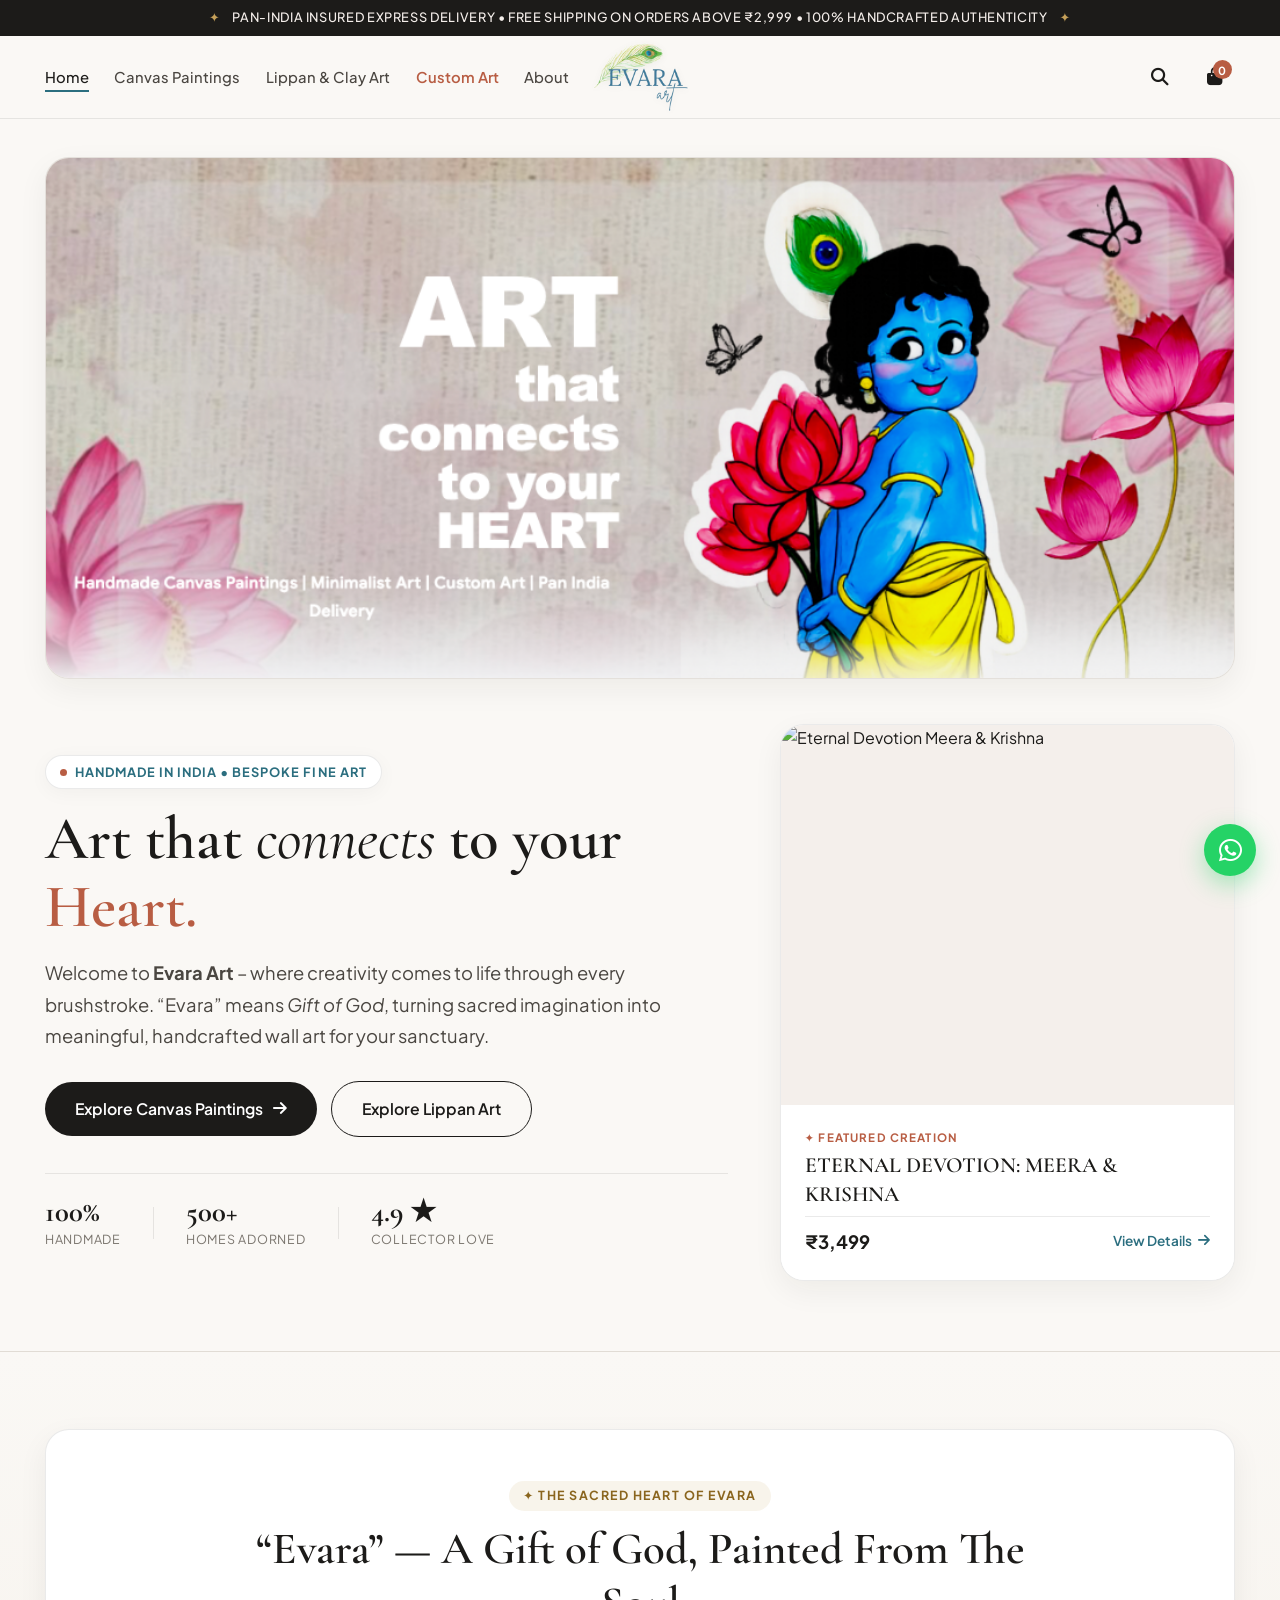
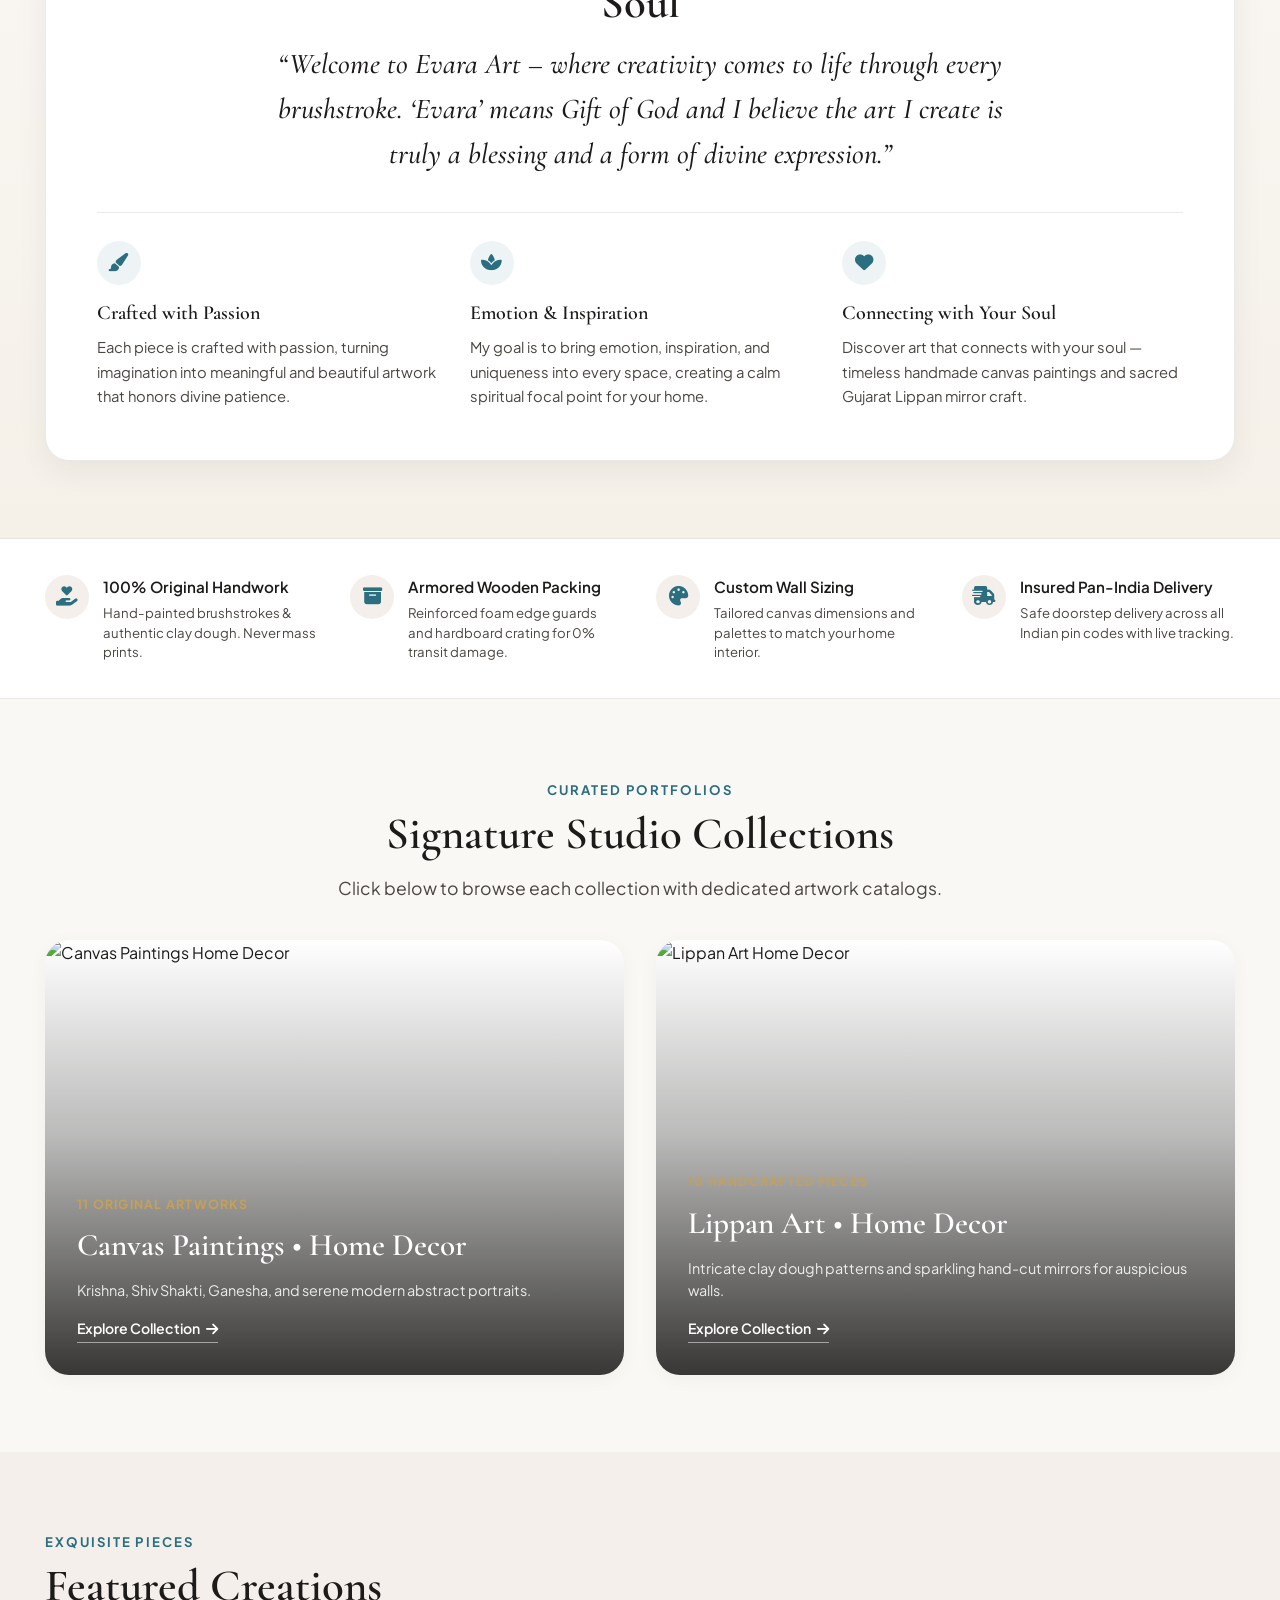
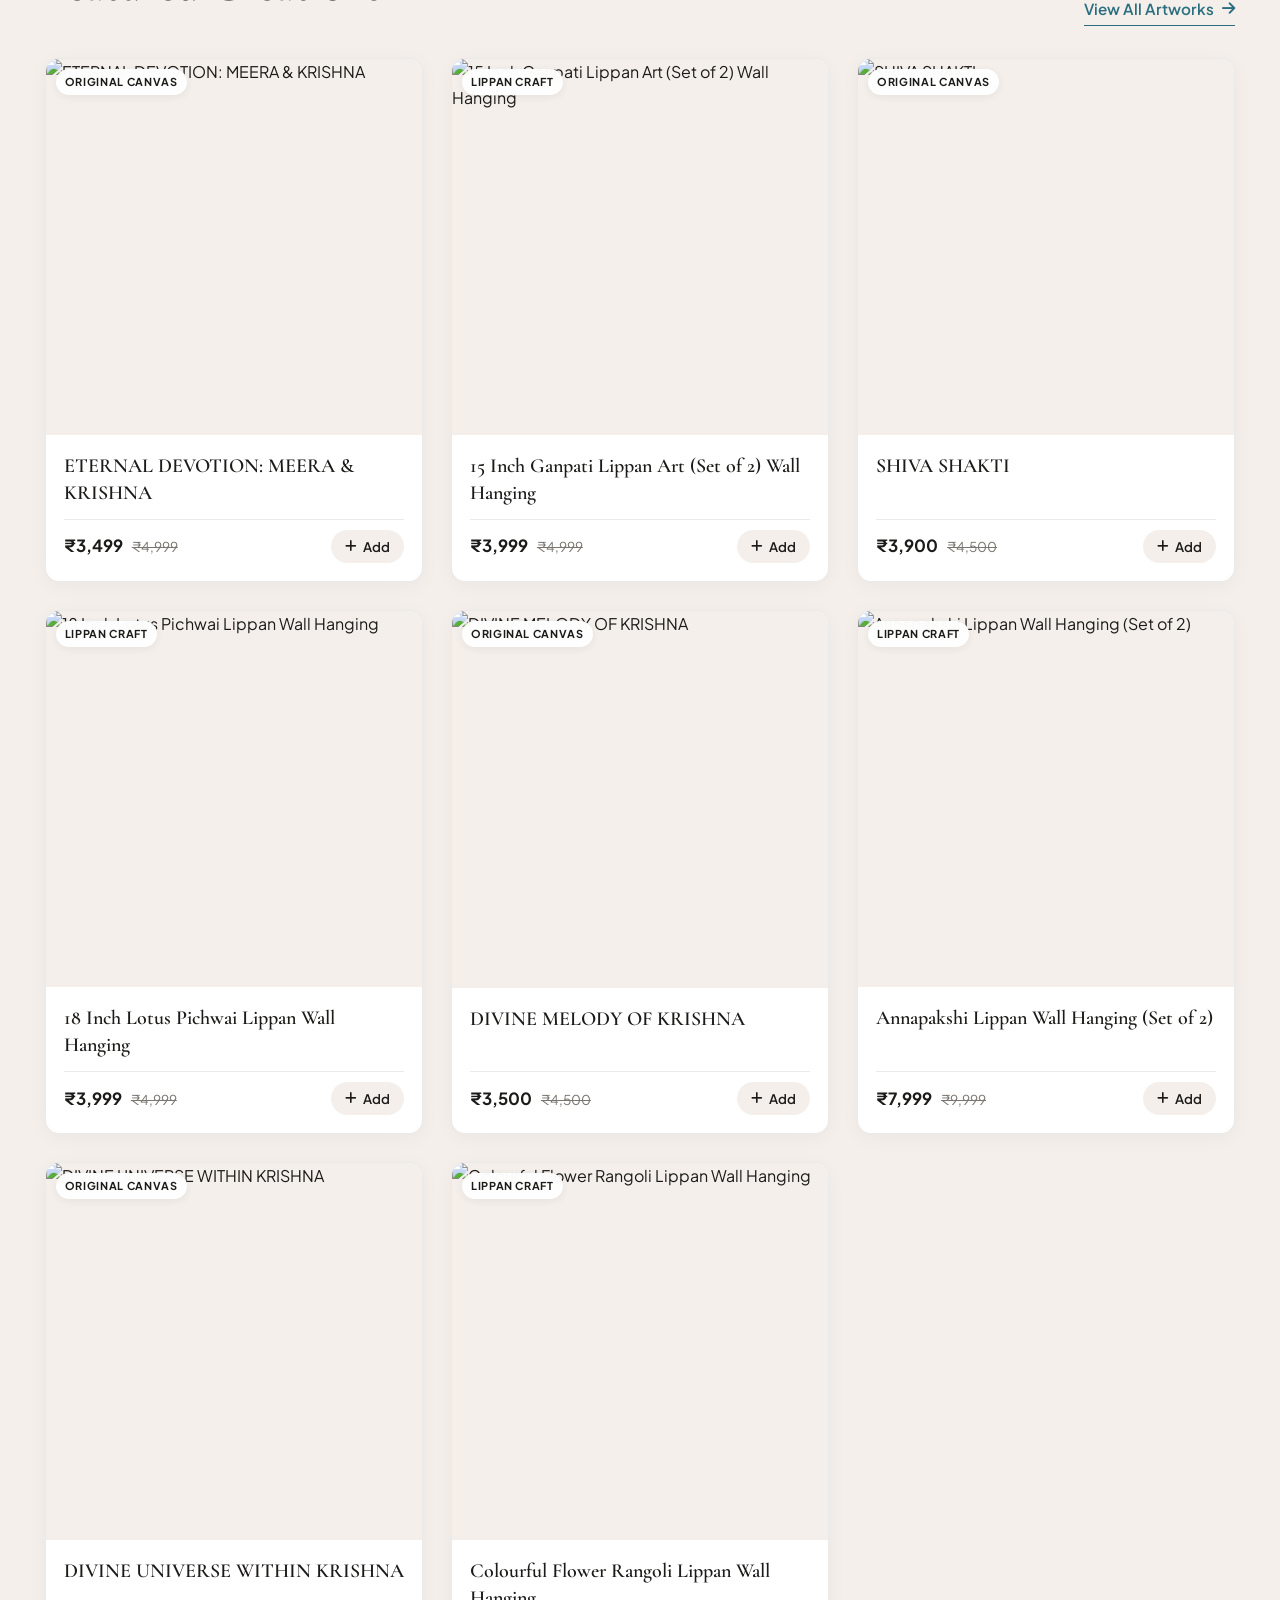
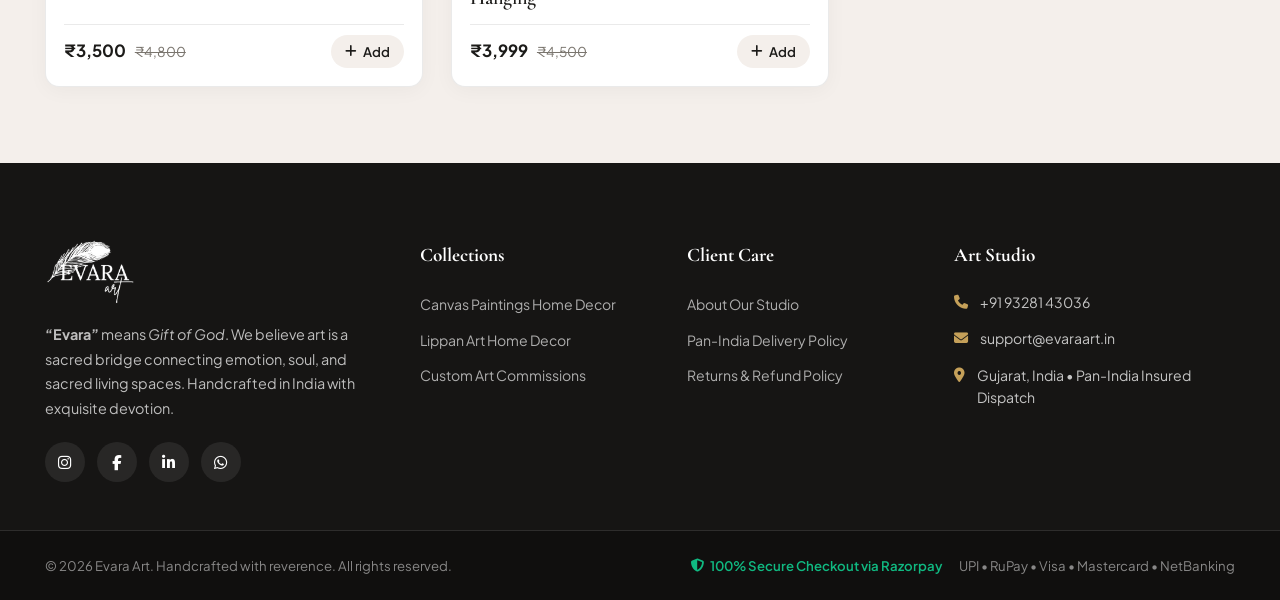
==== commit 1dfb1195: "Update artist name to Shraddha Parmar, redesign category catalog header/toolbar, and fix SPA routing" ====
--- a/wordpress-theme/evara-art/preview/index.html
+++ b/wordpress-theme/evara-art/preview/index.html
@@ -2745,6 +2745,115 @@
 }
 
 
+
+/* ==========================================================================
+   CATEGORY CATALOG HEADER & LUXURY TOOLBAR STYLING
+   ========================================================================== */
+.category-header-banner {
+	padding: clamp(34px, 5.5vw, 56px) 0 28px;
+	background: linear-gradient(180deg, var(--evara-surface-muted) 0%, rgba(253, 251, 247, 0) 100%);
+	border-bottom: 1px solid var(--evara-border);
+	margin-bottom: 28px;
+}
+
+.category-header-banner .category-title {
+	font-size: clamp(2rem, 3.8vw, 2.75rem);
+	margin-bottom: 10px;
+	color: var(--evara-text-primary);
+}
+
+.catalog-toolbar,
+.filter-bar-flex {
+	display: flex;
+	align-items: center;
+	justify-content: space-between;
+	padding: 14px 22px;
+	background: #FFFFFF;
+	border: 1px solid var(--evara-border);
+	border-radius: var(--radius-md);
+	box-shadow: 0 2px 10px rgba(0, 0, 0, 0.03);
+	margin-bottom: 30px;
+}
+
+.catalog-count {
+	font-family: var(--font-sans);
+	font-size: 0.92rem;
+	font-weight: 600;
+	color: var(--evara-text-secondary);
+	display: inline-flex;
+	align-items: center;
+	gap: 10px;
+}
+
+.catalog-count::before {
+	content: '';
+	display: inline-block;
+	width: 8px;
+	height: 8px;
+	border-radius: 50%;
+	background: var(--evara-terracotta);
+}
+
+.catalog-sort-wrap {
+	display: inline-flex;
+	align-items: center;
+	gap: 12px;
+}
+
+.catalog-sort-label {
+	font-family: var(--font-sans);
+	font-size: 0.82rem;
+	font-weight: 600;
+	color: var(--evara-text-muted);
+	text-transform: uppercase;
+	letter-spacing: 0.05em;
+}
+
+.catalog-sort-select {
+	appearance: none;
+	-webkit-appearance: none;
+	-moz-appearance: none;
+	background: #FFFFFF url("data:image/svg+xml,%3Csvg xmlns='http://www.w3.org/2000/svg' width='12' height='12' fill='%236B5E55' viewBox='0 0 16 16'%3E%3Cpath d='M7.247 11.14 2.451 5.658C1.885 5.013 2.345 4 3.204 4h9.592a1 1 0 0 1 .753 1.659l-4.796 5.48a1 1 0 0 1-1.506 0z'/%3E%3C/svg%3E") no-repeat calc(100% - 14px) center;
+	border: 1.5px solid var(--evara-border);
+	border-radius: var(--radius-sm);
+	padding: 9px 38px 9px 14px;
+	font-family: var(--font-sans);
+	font-size: 0.86rem;
+	font-weight: 600;
+	color: var(--evara-text-primary);
+	cursor: pointer;
+	transition: all 0.2s ease;
+	outline: none;
+	min-width: 170px;
+}
+
+.catalog-sort-select:hover {
+	border-color: var(--evara-terracotta);
+}
+
+.catalog-sort-select:focus {
+	border-color: var(--evara-terracotta);
+	box-shadow: 0 0 0 3px rgba(184, 93, 67, 0.12);
+}
+
+.remove-cart-item {
+	background: none;
+	border: none;
+	padding: 0;
+	cursor: pointer;
+	font-size: 0.78rem;
+	color: var(--evara-text-muted);
+	text-decoration: none;
+	display: inline-flex;
+	align-items: center;
+	gap: 4px;
+	transition: color 0.2s ease;
+}
+
+.remove-cart-item:hover {
+	color: #DC2626;
+}
+
 /* ==========================================================================
    PRODUCT DETAIL PAGE STYLING (Editorial Luxury Fine Art)
    ========================================================================== */
@@ -3644,6 +3753,29 @@
 	}
 	.detail-title {
 		font-size: 1.85rem;
+	}
+	.category-header-banner {
+		padding: 24px 0 18px;
+		margin-bottom: 18px;
+	}
+	.catalog-toolbar,
+	.filter-bar-flex {
+		padding: 10px 14px;
+		margin-bottom: 20px;
+		flex-wrap: wrap;
+		gap: 10px;
+	}
+	.catalog-sort-label {
+		display: none;
+	}
+	.catalog-count {
+		font-size: 0.82rem;
+	}
+	.catalog-sort-select {
+		font-size: 0.8rem;
+		padding: 7px 30px 7px 10px;
+		min-width: 130px;
+		max-width: 100%;
 	}
 }
 
@@ -3991,10 +4123,11 @@
 		</div>
 
 		<div class="evara-container" style="padding-bottom: 90px;">
-			<div class="filter-bar-flex">
+			<div class="catalog-toolbar">
 				<span class="catalog-count" id="canvas-count">Showing 11 Artworks</span>
-				<div style="display: flex; gap: 12px;">
-					<select id="canvas-sort" class="pill-btn" onchange="sortCategory('Canvas Paintings', this.value)">
+				<div class="catalog-sort-wrap">
+					<label for="canvas-sort" class="catalog-sort-label">Sort By:</label>
+					<select id="canvas-sort" class="catalog-sort-select" onchange="sortCategory('Canvas Paintings', this.value)">
 						<option value="featured">Featured First</option>
 						<option value="price-low">Price: Low to High</option>
 						<option value="price-high">Price: High to Low</option>
@@ -4026,10 +4159,11 @@
 		</div>
 
 		<div class="evara-container" style="padding-bottom: 90px;">
-			<div class="filter-bar-flex">
+			<div class="catalog-toolbar">
 				<span class="catalog-count" id="lippan-count">Showing 10 Artworks</span>
-				<div style="display: flex; gap: 12px;">
-					<select id="lippan-sort" class="pill-btn" onchange="sortCategory('Lippan & Clay Art', this.value)">
+				<div class="catalog-sort-wrap">
+					<label for="lippan-sort" class="catalog-sort-label">Sort By:</label>
+					<select id="lippan-sort" class="catalog-sort-select" onchange="sortCategory('Lippan & Clay Art', this.value)">
 						<option value="featured">Featured First</option>
 						<option value="price-low">Price: Low to High</option>
 						<option value="price-high">Price: High to Low</option>
@@ -4059,7 +4193,7 @@
 					<a href="#" id="detail-category-link" class="nav-route">Category</a> &rsaquo; 
 					<span id="detail-breadcrumb-title">Artwork Title</span>
 				</div>
-				<a href="javascript:history.back()" class="back-nav-pill">
+				<a href="#" class="back-nav-pill" onclick="if(window.history.length > 1){window.history.back();}else{window.location.hash='#canvas-paintings';} return false;">
 					<i class="fa-solid fa-arrow-left"></i> Back to Gallery
 				</a>
 			</div>
@@ -4145,19 +4279,19 @@
 							<span class="option-label-hint">Standard &bull; Ready to Hang</span>
 						</div>
 						<div class="pill-options" id="size-options">
-							<button class="pill-btn active" onclick="selectSize(this, 0, '12" × 18" (Standard)')">
+							<button class="pill-btn active" onclick="selectSize(this, 0, '12x18 Inch (Standard)')">
 								<span>12" &times; 18"</span>
 								<span class="pill-sub">Standard Format</span>
 							</button>
-							<button class="pill-btn" onclick="selectSize(this, 600, '18" × 24" (Most Popular)')">
+							<button class="pill-btn" onclick="selectSize(this, 600, '18x24 Inch (Most Popular)')">
 								<span>18" &times; 24"</span>
 								<span class="pill-sub">+&#8377;600 &bull; Popular</span>
 							</button>
-							<button class="pill-btn" onclick="selectSize(this, 1400, '24" × 36" (Statement Wall)')">
+							<button class="pill-btn" onclick="selectSize(this, 1400, '24x36 Inch (Statement Wall)')">
 								<span>24" &times; 36"</span>
 								<span class="pill-sub">+&#8377;1,400 &bull; Statement</span>
 							</button>
-							<button class="pill-btn" onclick="selectSize(this, 2400, '30" × 45" (Grand Sanctuary)')">
+							<button class="pill-btn" onclick="selectSize(this, 2400, '30x45 Inch (Grand Sanctuary)')">
 								<span>30" &times; 45"</span>
 								<span class="pill-sub">+&#8377;2,400 &bull; Grand</span>
 							</button>
@@ -4240,7 +4374,7 @@
 								<i class="fa-solid fa-chevron-down"></i>
 							</button>
 							<div class="accordion-body">
-								Each creation comes with an authentic Certificate of Authenticity signed by lead artist Shraddha Padhiyar, noting artwork completion date, serial number, and medium dedication.
+								Each creation comes with an authentic Certificate of Authenticity signed by lead artist Shraddha Parmar, noting artwork completion date, serial number, and medium dedication.
 							</div>
 						</div>
 						<div class="accordion-item">
@@ -4474,12 +4608,12 @@
 					Art Created as a Form of Divine Prayer
 				</h2>
 				<p style="font-size: 0.95rem; line-height: 1.75; color: var(--evara-text-secondary); margin-bottom: 16px;">
-					Welcome to <strong>Evara Art</strong>. The word <em>&ldquo;Evara&rdquo;</em> is an ancient derivation signifying <strong>Gift of God</strong>. To lead artist Shraddha Padhiyar, painting is never an assembly line or an automated process. It is a quiet meditation, a form of spiritual communion where sacred imagination is transformed into tangible, textured wall art for your home sanctuary.
+					Welcome to <strong>Evara Art</strong>. The word <em>&ldquo;Evara&rdquo;</em> is an ancient derivation signifying <strong>Gift of God</strong>. To lead artist Shraddha Parmar, painting is never an assembly line or an automated process. It is a quiet meditation, a form of spiritual communion where sacred imagination is transformed into tangible, textured wall art for your home sanctuary.
 				</p>
 				<blockquote class="about-quote-lead">
 					&ldquo;Welcome to Evara Art – where creativity comes to life through every brushstroke. &lsquo;Evara&rsquo; means Gift of God and I believe the art I create is truly a blessing and a form of divine expression. Each piece is crafted with passion, turning imagination into meaningful and beautiful artwork that honors divine patience.&rdquo;
 					<footer style="margin-top: 10px; font-size: 0.88rem; font-style: normal; font-weight: 700; color: var(--evara-text-primary);">
-						&mdash; Shraddha Padhiyar, Founder &amp; Lead Artist
+						&mdash; Shraddha Parmar, Founder &amp; Lead Artist
 					</footer>
 				</blockquote>
 				<p style="font-size: 0.95rem; line-height: 1.75; color: var(--evara-text-secondary);">
@@ -4708,7 +4842,7 @@
 						<span>Order Total:</span>
 						<span id="checkout-total-val">&#8377;0.00</span>
 					</div>
-					<div style="font-size: 0.8rem; color: #10B981;"><i class="fa-solid fa-shield-check"></i> Supported via Razorpay: UPI, GPay, PhonePe, Cards, NetBanking</div>
+					<div style="font-size: 0.8rem; color: #10B981;"><i class="fa-solid fa-shield-halved"></i> Supported via Razorpay: UPI, GPay, PhonePe, Cards, NetBanking</div>
 				</div>
 
 				<button type="submit" class="evara-btn btn-primary" style="width: 100%; padding: 14px;">
@@ -5045,7 +5179,21 @@
 			
 			if (hash.startsWith('product/')) {
 				const slug = hash.replace('product/', '');
-				const prod = products.find(p => p.slug === slug);
+				const slugAliases = {
+					'divine-melody-krishna-meera-canvas-painting': 'eternal-devotion-meera-krishna',
+					'divine-union-shiv-shakti-canvas-painting': 'shiva-shakti',
+					'eternal-love-radha-krishna-canvas-painting': 'lotus-embrace-of-divine-love',
+					'cosmic-harmony-krishna-shiva-universe-canvas-art': 'divine-universe-within-krishna',
+					'sacred-serenity-shiva-parvati-love-canvas-art': 'eternal-blossom-of-divine-union',
+					'crimson-bloom-modern-portrait-canvas-art': 'crimson-grace',
+					'metamorphosis-abstract-butterfly-portrait-canvas-art': 'floral-illusion'
+				};
+				const targetSlug = slugAliases[slug] || slug;
+				let prod = products.find(p => p.slug === targetSlug);
+				if (!prod) {
+					// Fallback: match by partial slug or id
+					prod = products.find(p => slug.includes(p.slug) || p.slug.includes(slug));
+				}
 				if (prod) {
 					renderProductDetail(prod);
 					showView('product-detail');
@@ -5058,10 +5206,10 @@
 			const stickyBar = document.getElementById('sticky-mobile-buy-bar');
 			if (stickyBar) stickyBar.style.display = 'none';
 
-			if (hash === 'canvas-paintings') {
+			if (hash === 'canvas-paintings' || hash === 'canvas-paintings-home-decor') {
 				renderCategoryGrid('Canvas Paintings', 'canvas-gallery-grid');
 				showView('canvas-paintings');
-			} else if (hash === 'lippan-art') {
+			} else if (hash === 'lippan-art' || hash === 'lippan-art-home-decor') {
 				renderCategoryGrid('Lippan & Clay Art', 'lippan-gallery-grid');
 				showView('lippan-art');
 			} else if (hash === 'custom-art') {
@@ -5086,6 +5234,70 @@
 			});
 		}
 
+		window.addEventListener('hashchange', handleRoute);
+		if (document.readyState === 'loading') {
+			window.addEventListener('DOMContentLoaded', () => {
+				handleRoute();
+				renderCart();
+			});
+		} else {
+			handleRoute();
+			renderCart();
+		}
+
+		// Render Product Cards
+		function createProductCardHTML(p) {
+			return `
+				<div class="artwork-card">
+					<div class="art-thumbnail-wrap" onclick="navigateToProduct('${p.slug}')">
+						<img src="${p.img}" alt="${p.title}" class="art-img-primary">
+						<span class="art-badge">${p.category === 'Lippan & Clay Art' ? 'Lippan Craft' : 'Original Canvas'}</span>
+						<div class="art-quick-actions">
+							<span class="quick-view-btn"><i class="fa-regular fa-eye"></i> View Artwork Details</span>
+						</div>
+					</div>
+					<div class="art-card-details">
+						<h3 class="art-title" onclick="navigateToProduct('${p.slug}')">
+							${p.title}
+						</h3>
+						<div class="art-price-row">
+							<div>
+								<span class="price-val">&#8377;${p.price.toLocaleString('en-IN')}</span>
+								${p.old_price ? `<span style="font-size: 0.85rem; text-decoration: line-through; color: var(--evara-text-muted); margin-left: 6px;">&#8377;${p.old_price.toLocaleString('en-IN')}</span>` : ''}
+							</div>
+							<button class="add-to-bag-btn" onclick="addToCart(${p.id})">
+								<i class="fa-solid fa-plus"></i> Add
+							</button>
+						</div>
+					</div>
+				</div>
+			`;
+		}
+
+		function renderHomeFeatured() {
+			const container = document.getElementById('home-featured-grid');
+			if (!container) return;
+			container.innerHTML = products.slice(0, 8).map(createProductCardHTML).join('');
+		}
+
+		function renderCategoryGrid(catName, containerId) {
+			const container = document.getElementById(containerId);
+			if (!container) return;
+			const filtered = products.filter(p => p.category === catName);
+			container.innerHTML = filtered.map(createProductCardHTML).join('');
+		}
+
+		function sortCategory(catName, sortType) {
+			let filtered = products.filter(p => p.category === catName);
+			if (sortType === 'price-low') filtered.sort((a,b) => a.price - b.price);
+			else if (sortType === 'price-high') filtered.sort((a,b) => b.price - a.price);
+			else if (sortType === 'name') filtered.sort((a,b) => a.title.localeCompare(b.title));
+			
+			const targetId = catName === 'Canvas Paintings' ? 'canvas-gallery-grid' : 'lippan-gallery-grid';
+			const el = document.getElementById(targetId);
+			if (el) el.innerHTML = filtered.map(createProductCardHTML).join('');
+		}
+
 		function navigateToProduct(slug) {
 			window.location.hash = 'product/' + slug;
 		}
@@ -5102,9 +5314,10 @@
 
 			document.getElementById('detail-breadcrumb-title').innerText = prod.title;
 			const catLink = document.getElementById('detail-category-link');
+			const targetCatRoute = prod.category === 'Lippan & Clay Art' ? 'lippan-art' : 'canvas-paintings';
 			catLink.innerText = prod.category;
-			catLink.href = '#' + prod.category_slug;
-			catLink.setAttribute('data-route', prod.category_slug);
+			catLink.href = '#' + targetCatRoute;
+			catLink.setAttribute('data-route', targetCatRoute);
 
 			document.getElementById('detail-title').innerText = prod.title;
 			document.getElementById('detail-desc').innerText = prod.desc || "Hand-painted original acrylic painting on heavy-weave primed canvas. Features luminous divine colors, durable texture impasto, and protective satin varnish.";
@@ -5160,7 +5373,7 @@
 			if (stickyImg) stickyImg.src = prod.img;
 			if (stickyTitle) stickyTitle.innerText = prod.title;
 
-			// Related Artworks (3 curated artworks from the same category or overall catalog)
+			// Related Artworks (3 curated artworks from catalog)
 			const relatedGrid = document.getElementById('detail-related-grid');
 			if (relatedGrid) {
 				const related = products.filter(p => p.id !== prod.id).slice(0, 3);
@@ -5254,6 +5467,30 @@
 			currentQty = Math.max(1, Math.min(10, currentQty + delta));
 			document.getElementById('detail-qty').innerText = currentQty;
 			updateDetailPrices();
+		}
+
+		function addToCart(productId) {
+			const prod = products.find(p => p.id === productId);
+			if (!prod) return;
+			
+			const existing = cart.find(item => item.id === prod.id && item.sizeOffset === 0 && item.frameOffset === 0);
+			if (existing) {
+				existing.qty += 1;
+			} else {
+				cart.push({
+					...prod,
+					cartItemId: `${prod.id}-0-0`,
+					selectedSize: '12" × 18" (Standard)',
+					selectedFrame: 'Gallery Stretched Wrap',
+					qty: 1,
+					sizeOffset: 0,
+					frameOffset: 0,
+					finalPrice: prod.price
+				});
+			}
+			renderCart();
+			openCart();
+			showToast(`Added "${prod.title}" to your art bag`);
 		}
 
 		function addCurrentProductToBag() {
@@ -5412,7 +5649,7 @@
 							<div class="item-price">&#8377;${item.finalPrice.toLocaleString('en-IN')}</div>
 							<div class="item-qty-row">
 								<span class="qty-pill">Qty: ${item.qty}</span>
-								<a href="#" class="remove-cart-item" onclick="removeCartItem(${idx})"><i class="fa-regular fa-trash-can"></i> Remove</a>
+								<button type="button" class="remove-cart-item" onclick="event.preventDefault(); removeCartItem(${idx})"><i class="fa-regular fa-trash-can"></i> Remove</button>
 							</div>
 						</div>
 					</li>
@@ -5534,11 +5771,37 @@
 			renderCart();
 		}
 
-		function handleCommissionSubmit(e) {
-			e.preventDefault();
-			showToast('✓ Custom Commission request received! Shraddha will message you on WhatsApp shortly.');
-			e.target.reset();
-		}
+		// Pincode Enter Key Listener
+		document.getElementById('pincode-input')?.addEventListener('keydown', (e) => {
+			if (e.key === 'Enter') {
+				e.preventDefault();
+				checkPincode();
+			}
+		});
+
+		// Expose all interactive functions to window scope for seamless inline handler execution
+		window.closeSearch = closeSearch;
+		window.closeMobile = closeMobile;
+		window.closeCheckoutModal = closeCheckoutModal;
+		window.openCheckoutModal = openCheckoutModal;
+		window.openCart = openCart;
+		window.closeCart = closeCart;
+		window.removeCartItem = removeCartItem;
+		window.checkPincode = checkPincode;
+		window.selectSize = selectSize;
+		window.selectFrame = selectFrame;
+		window.selectThumbnail = selectThumbnail;
+		window.selectWallColor = selectWallColor;
+		window.toggleRoomView = toggleRoomView;
+		window.toggleAccordion = toggleAccordion;
+		window.sortCategory = sortCategory;
+		window.navigateToProduct = navigateToProduct;
+		window.addToCart = addToCart;
+		window.addCurrentProductToBag = addCurrentProductToBag;
+		window.changeQty = changeQty;
+		window.openCustomWhatsApp = openCustomWhatsApp;
+		window.handleCommissionSubmit = handleCommissionSubmit;
+		window.handleOrderComplete = handleOrderComplete;
 	</script>
 </body>
 </html>
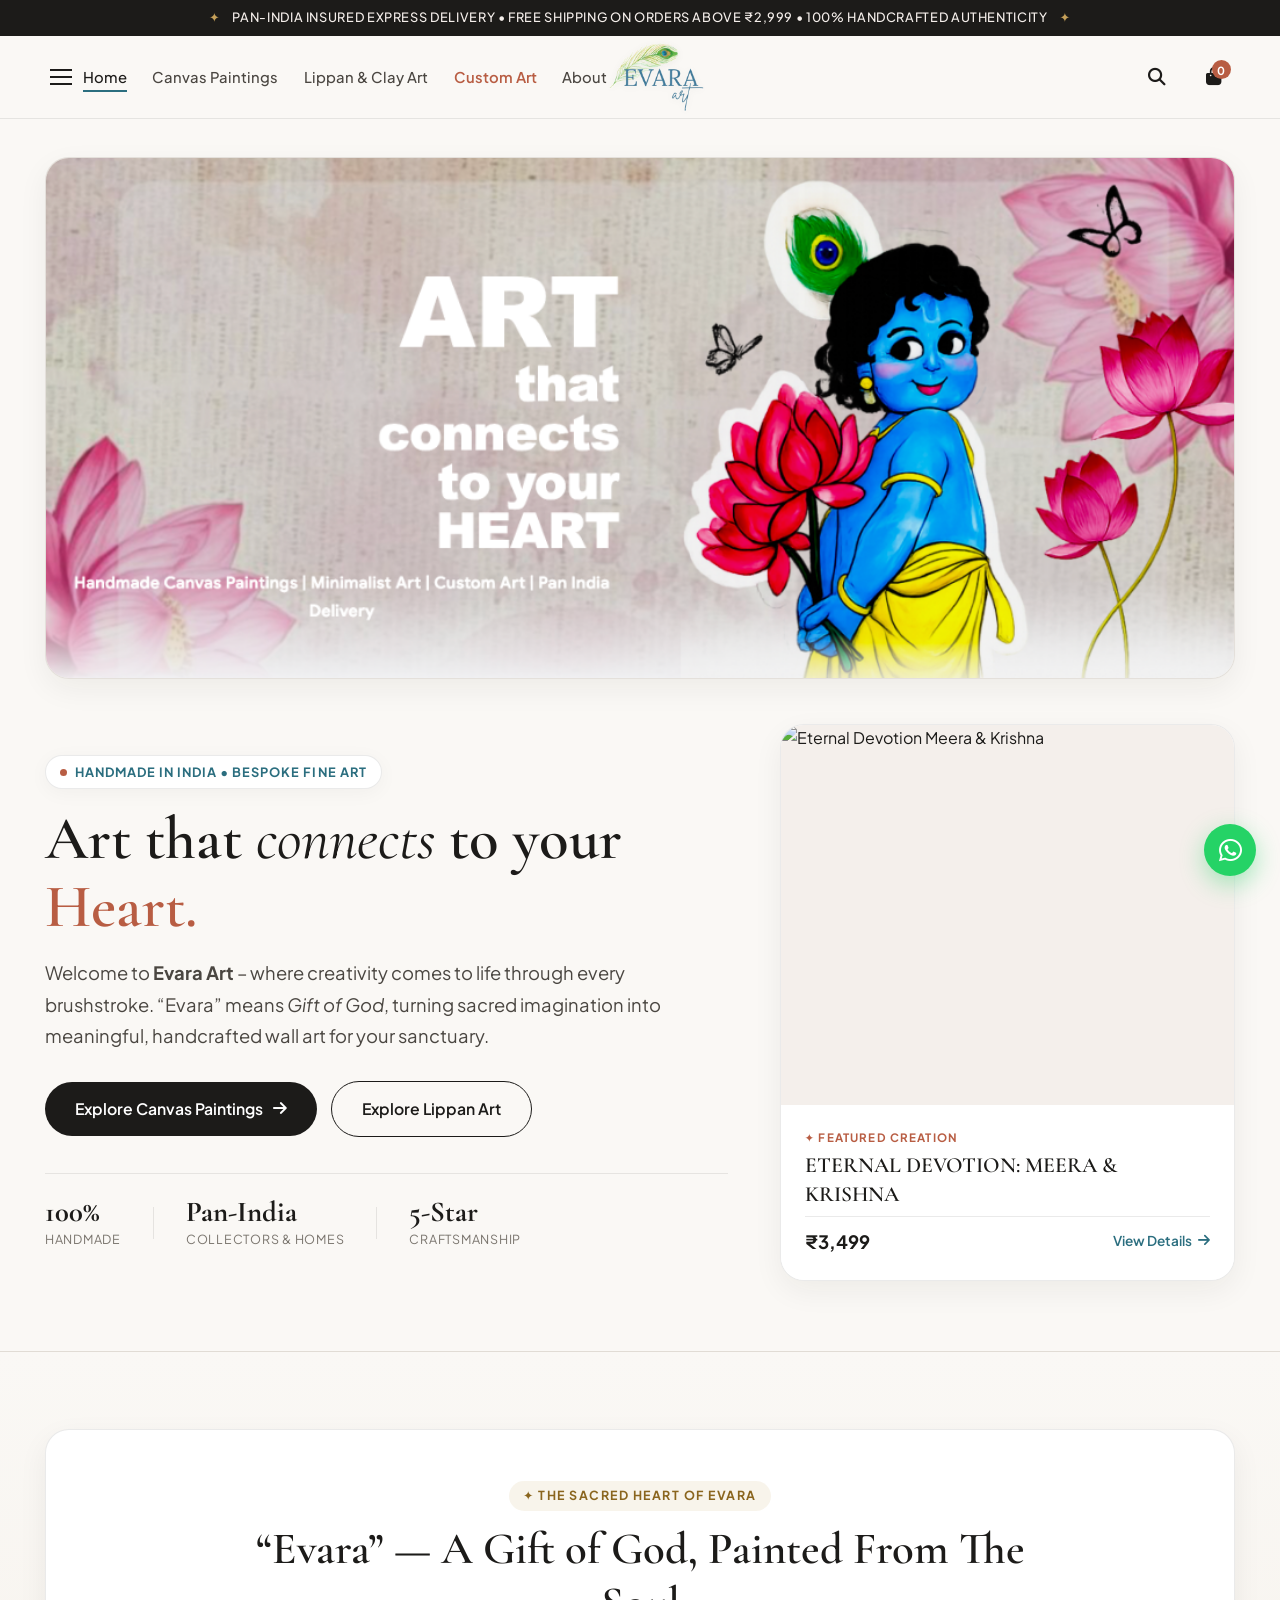
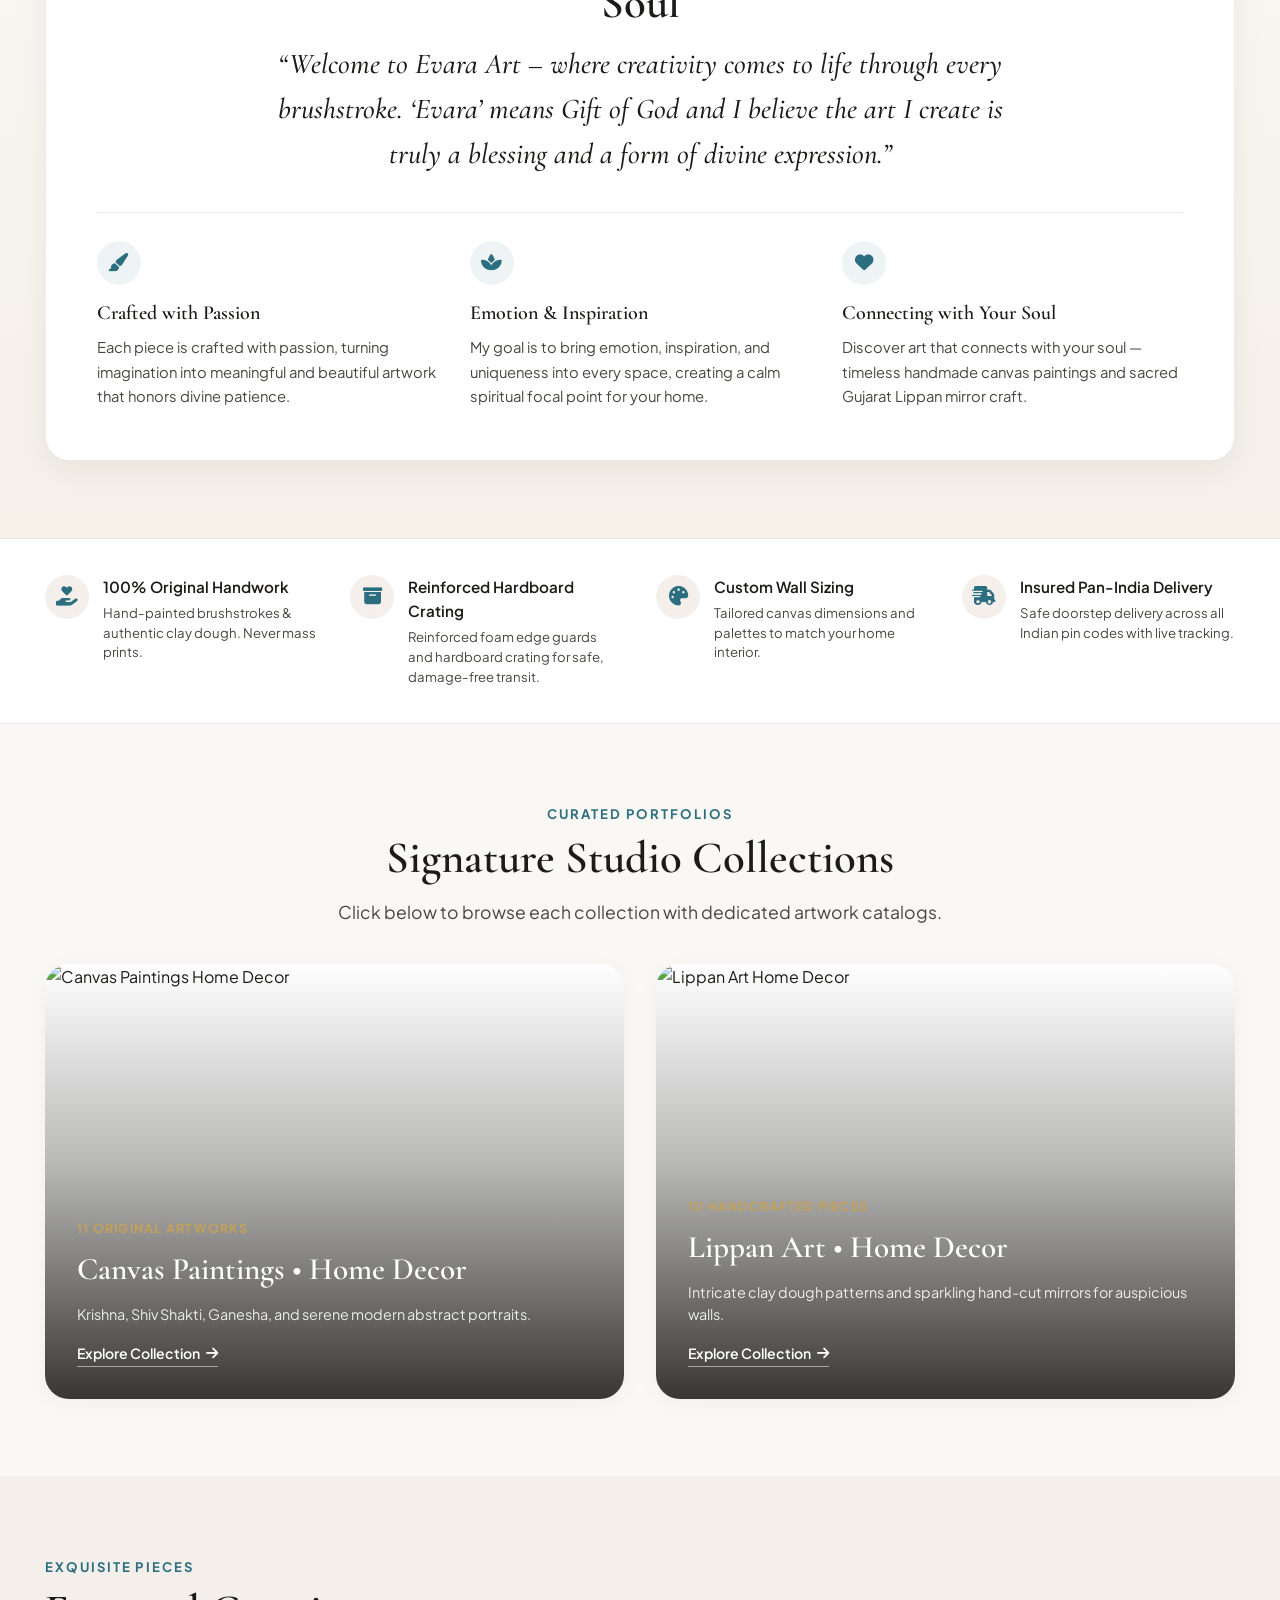
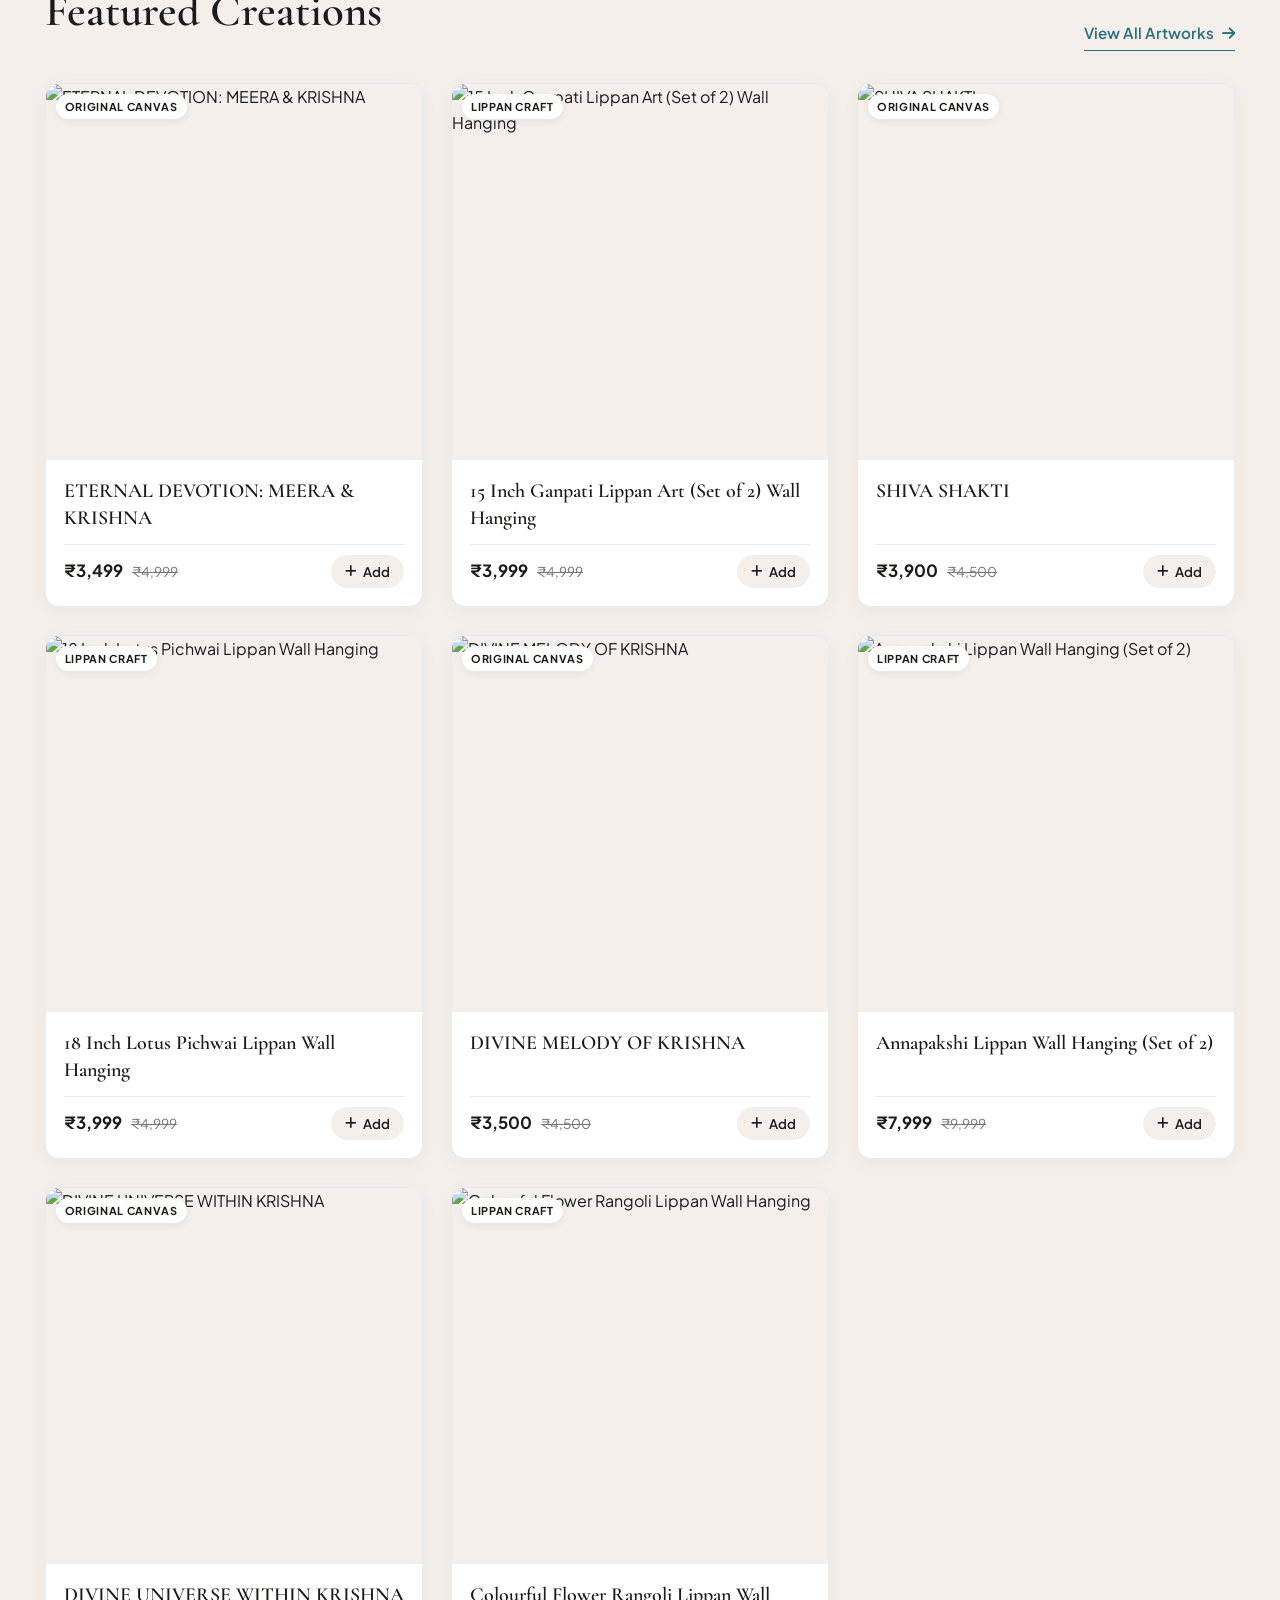
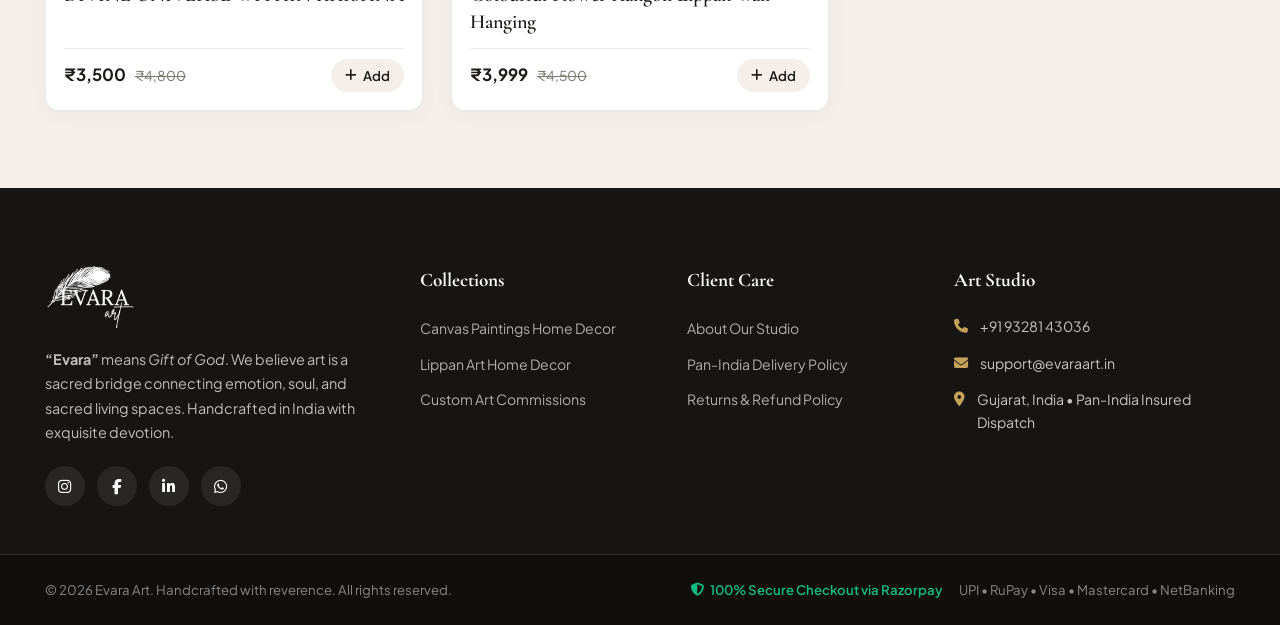
==== commit 7cdffd80: "Synchronize live GitHub Pages index.html with grid header, mobile crop (88%), accessibility skip-lin" ====
--- a/wordpress-theme/evara-art/preview/index.html
+++ b/wordpress-theme/evara-art/preview/index.html
@@ -294,9 +294,9 @@
 }
 
 .header-inner {
-	display: flex;
-	align-items: center;
-	justify-content: space-between;
+	display: grid;
+	grid-template-columns: 1fr auto 1fr;
+	align-items: center;
 	height: 82px;
 	position: relative;
 	width: 100%;
@@ -375,14 +375,12 @@
 
 /* Dead-Center Brand Logo (Desktop + Mobile) */
 .evara-brand {
-	position: absolute;
-	left: 50%;
-	top: 50%;
-	transform: translate(-50%, -50%);
 	display: flex;
 	align-items: center;
 	justify-content: center;
 	z-index: 10;
+	position: static;
+	transform: none;
 	pointer-events: auto;
 }
 
@@ -1837,7 +1835,7 @@
 		width: 100%;
 		height: 100%;
 		object-fit: cover;
-		object-position: 72% center;
+		object-position: 88% center;
 	}
 	.philosophy-decor-feather {
 		display: none !important;
@@ -1957,7 +1955,7 @@
 		width: 100%;
 		height: 100%;
 		object-fit: cover;
-		object-position: 72% center;
+		object-position: 88% center;
 	}
 	.hero-editorial-wrap {
 		margin-top: 18px;
@@ -3779,12 +3777,113 @@
 	}
 }
 
+/* ==========================================================================
+   ACCESSIBILITY & SCREEN-READER SKIP LINK
+   ========================================================================== */
+.screen-reader-text {
+	border: 0;
+	clip: rect(1px, 1px, 1px, 1px);
+	clip-path: inset(50%);
+	height: 1px;
+	margin: -1px;
+	overflow: hidden;
+	padding: 0;
+	position: absolute !important;
+	width: 1px;
+	word-wrap: normal !important;
+}
+.screen-reader-text:focus {
+	background-color: var(--evara-surface);
+	border-radius: var(--radius-sm);
+	box-shadow: 0 0 2px 2px rgba(0, 0, 0, 0.6);
+	clip: auto !important;
+	clip-path: none;
+	color: var(--evara-terracotta);
+	display: block;
+	font-size: 0.875rem;
+	font-weight: 700;
+	height: auto;
+	left: 8px;
+	line-height: normal;
+	padding: 14px 22px;
+	text-decoration: none;
+	top: 8px;
+	width: auto;
+	z-index: 100000;
+}
+
+/* Minimum 44px Accessible Tap Targets */
+.action-btn,
+.evara-mobile-toggle,
+.drawer-close-btn,
+.search-close-btn {
+	min-width: 44px;
+	min-height: 44px;
+	display: inline-flex;
+	align-items: center;
+	justify-content: center;
+}
+
+/* ==========================================================================
+   CART DRAWER VIEW DETAILS & CHECKOUT BUTTONS
+   ========================================================================== */
+.btn-checkout {
+	background: var(--evara-text-primary);
+	color: #FFFFFF !important;
+	padding: 14px 22px;
+	border-radius: var(--radius-md);
+	font-weight: 600;
+	display: flex;
+	align-items: center;
+	justify-content: space-between;
+	width: 100%;
+	transition: all 0.25s ease;
+	text-decoration: none;
+}
+.btn-checkout:hover {
+	background: var(--evara-terracotta);
+	transform: translateY(-1px);
+}
+
+.btn-secondary.btn-view-cart {
+	background: transparent;
+	color: var(--evara-text-primary) !important;
+	border: 1.5px solid var(--evara-border);
+	padding: 12px 20px;
+	border-radius: var(--radius-md);
+	text-align: center;
+	font-weight: 600;
+	font-size: 0.92rem;
+	width: 100%;
+	transition: all 0.2s ease;
+	display: inline-flex;
+	align-items: center;
+	justify-content: center;
+	text-decoration: none;
+}
+.btn-secondary.btn-view-cart:hover {
+	border-color: var(--evara-terracotta);
+	color: var(--evara-terracotta) !important;
+	background-color: rgba(184, 93, 67, 0.04);
+}
+
+.add-to-bag-btn.btn-out-of-stock {
+	background-color: #F3F4F6 !important;
+	color: #9CA3AF !important;
+	border-color: #E5E7EB !important;
+	cursor: not-allowed;
+	pointer-events: auto;
+}
+
 </style>
 </head>
 <body>
 
+	<!-- Accessible Skip to Content Link -->
+	<a class="screen-reader-text" href="#view-home">Skip to content</a>
+
 	<!-- Top Announcement Ribbon -->
-	<aside class="evara-announcement-bar">
+	<aside class="evara-announcement-bar" aria-label="Store Announcement">
 		<div class="evara-container">
 			<div class="announcement-content">
 				<span class="announcement-sparkle">✦</span>
@@ -3801,7 +3900,7 @@
 			
 			<!-- Left: Mobile Toggle or Desktop Nav -->
 			<div class="header-left">
-				<button class="evara-mobile-toggle" id="evara-menu-open" aria-label="Open Navigation Menu">
+				<button class="evara-mobile-toggle" id="evara-menu-open" aria-label="Open Navigation Menu" aria-expanded="false" aria-controls="evara-mobile-menu">
 					<span class="toggle-line"></span>
 					<span class="toggle-line"></span>
 					<span class="toggle-line"></span>
@@ -3821,7 +3920,7 @@
 			<!-- Center: Centered Brand Logo on Both Desktop & Mobile -->
 			<div class="evara-brand">
 				<a href="#home" class="brand-link nav-route" data-route="home" aria-label="Evara Art Home">
-					<img src="images/evara-logo.png" alt="Evara Art" class="brand-logo-img" id="site-logo-img" onerror="this.style.display='none'; document.getElementById('site-logo-fallback').style.display='flex';">
+					<img src="images/evara-logo.png" alt="Evara Art" class="brand-logo-img" id="site-logo-img" width="180" height="52" onerror="this.style.display='none'; document.getElementById('site-logo-fallback').style.display='flex';">
 					<div class="brand-fallback-mark" id="site-logo-fallback" style="display: none;">
 						<span class="brand-fallback-feather">✦</span>
 						<span class="brand-fallback-name">EVARA</span>
@@ -3832,10 +3931,10 @@
 
 			<!-- Right: Action Icons (Search, Bag) -->
 			<div class="evara-header-actions">
-				<button class="action-btn" id="evara-search-trigger" aria-label="Search Artworks">
+				<button class="action-btn" id="evara-search-trigger" aria-label="Search Artworks" aria-expanded="false" aria-controls="evara-search-modal">
 					<i class="fa-solid fa-magnifying-glass"></i>
 				</button>
-				<button class="action-btn cart-trigger" id="evara-cart-open" aria-label="View Cart">
+				<button class="action-btn cart-trigger" id="evara-cart-open" aria-label="View Cart" aria-expanded="false" aria-controls="evara-cart-drawer">
 					<span class="cart-icon-wrap">
 						<i class="fa-solid fa-bag-shopping"></i>
 						<span class="cart-count-badge" id="evara-cart-badge">0</span>
@@ -3902,7 +4001,10 @@
 				<div class="hero-banner-card">
 					<img src="images/hero-banner-krishna.png" 
 					     alt="Art that connects to your heart - Evara Art" 
-					     class="hero-banner-img">
+					     class="hero-banner-img"
+					     width="1024"
+					     height="448"
+					     fetchpriority="high">
 				</div>
 
 				<!-- Fluid Editorial Intro (Never overlaps or hides text) -->
@@ -3938,13 +4040,13 @@
 							</div>
 							<div class="stat-divider"></div>
 							<div class="stat-item">
-								<span class="stat-number">500+</span>
-								<span class="stat-label">Homes Adorned</span>
+								<span class="stat-number">Pan-India</span>
+								<span class="stat-label">Collectors & Homes</span>
 							</div>
 							<div class="stat-divider"></div>
 							<div class="stat-item">
-								<span class="stat-number">4.9 ★</span>
-								<span class="stat-label">Collector Love</span>
+								<span class="stat-number">5-Star</span>
+								<span class="stat-label">Craftsmanship</span>
 							</div>
 						</div>
 					</div>
@@ -4016,8 +4118,8 @@
 				<div class="trust-item">
 					<div class="trust-icon"><i class="fa-solid fa-box-archive"></i></div>
 					<div class="trust-text">
-						<h4>Armored Wooden Packing</h4>
-						<p>Reinforced foam edge guards and hardboard crating for 0% transit damage.</p>
+						<h4>Reinforced Hardboard Crating</h4>
+						<p>Reinforced foam edge guards and hardboard crating for safe, damage-free transit.</p>
 					</div>
 				</div>
 				<div class="trust-item">
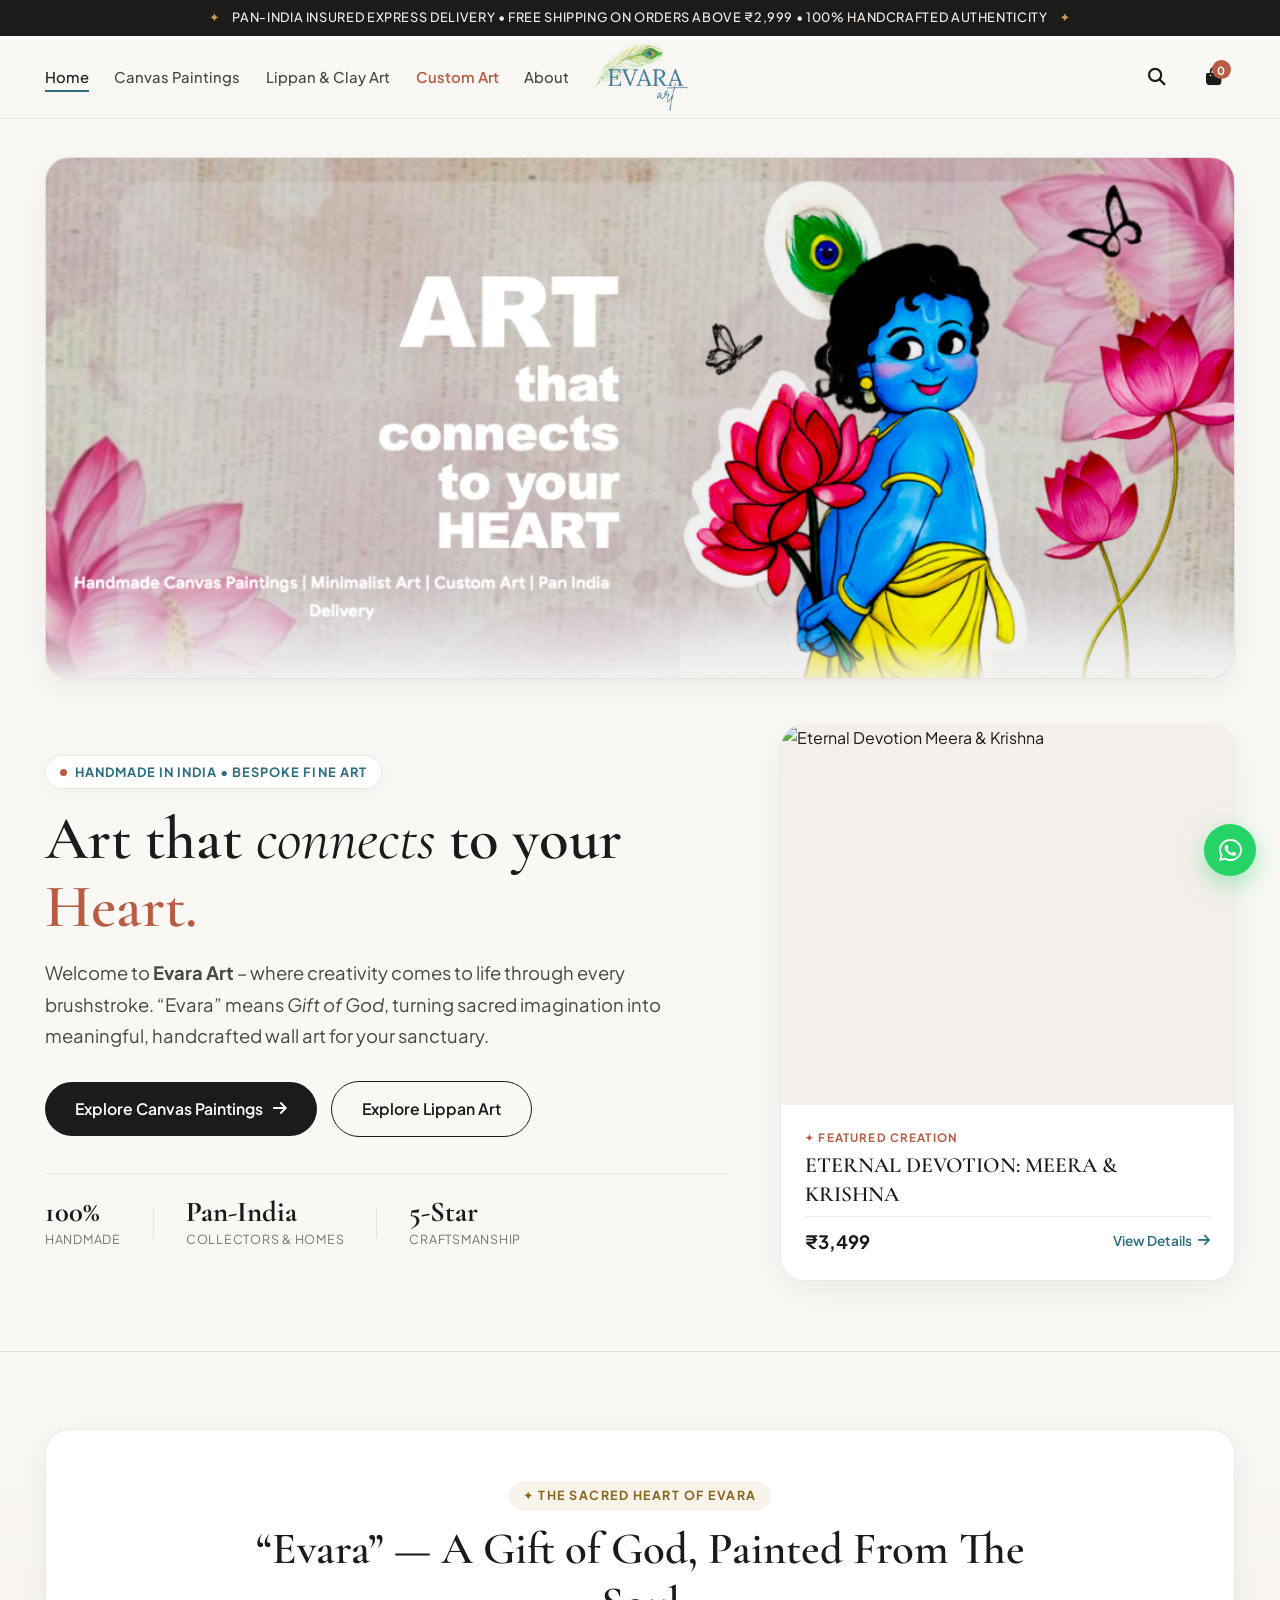
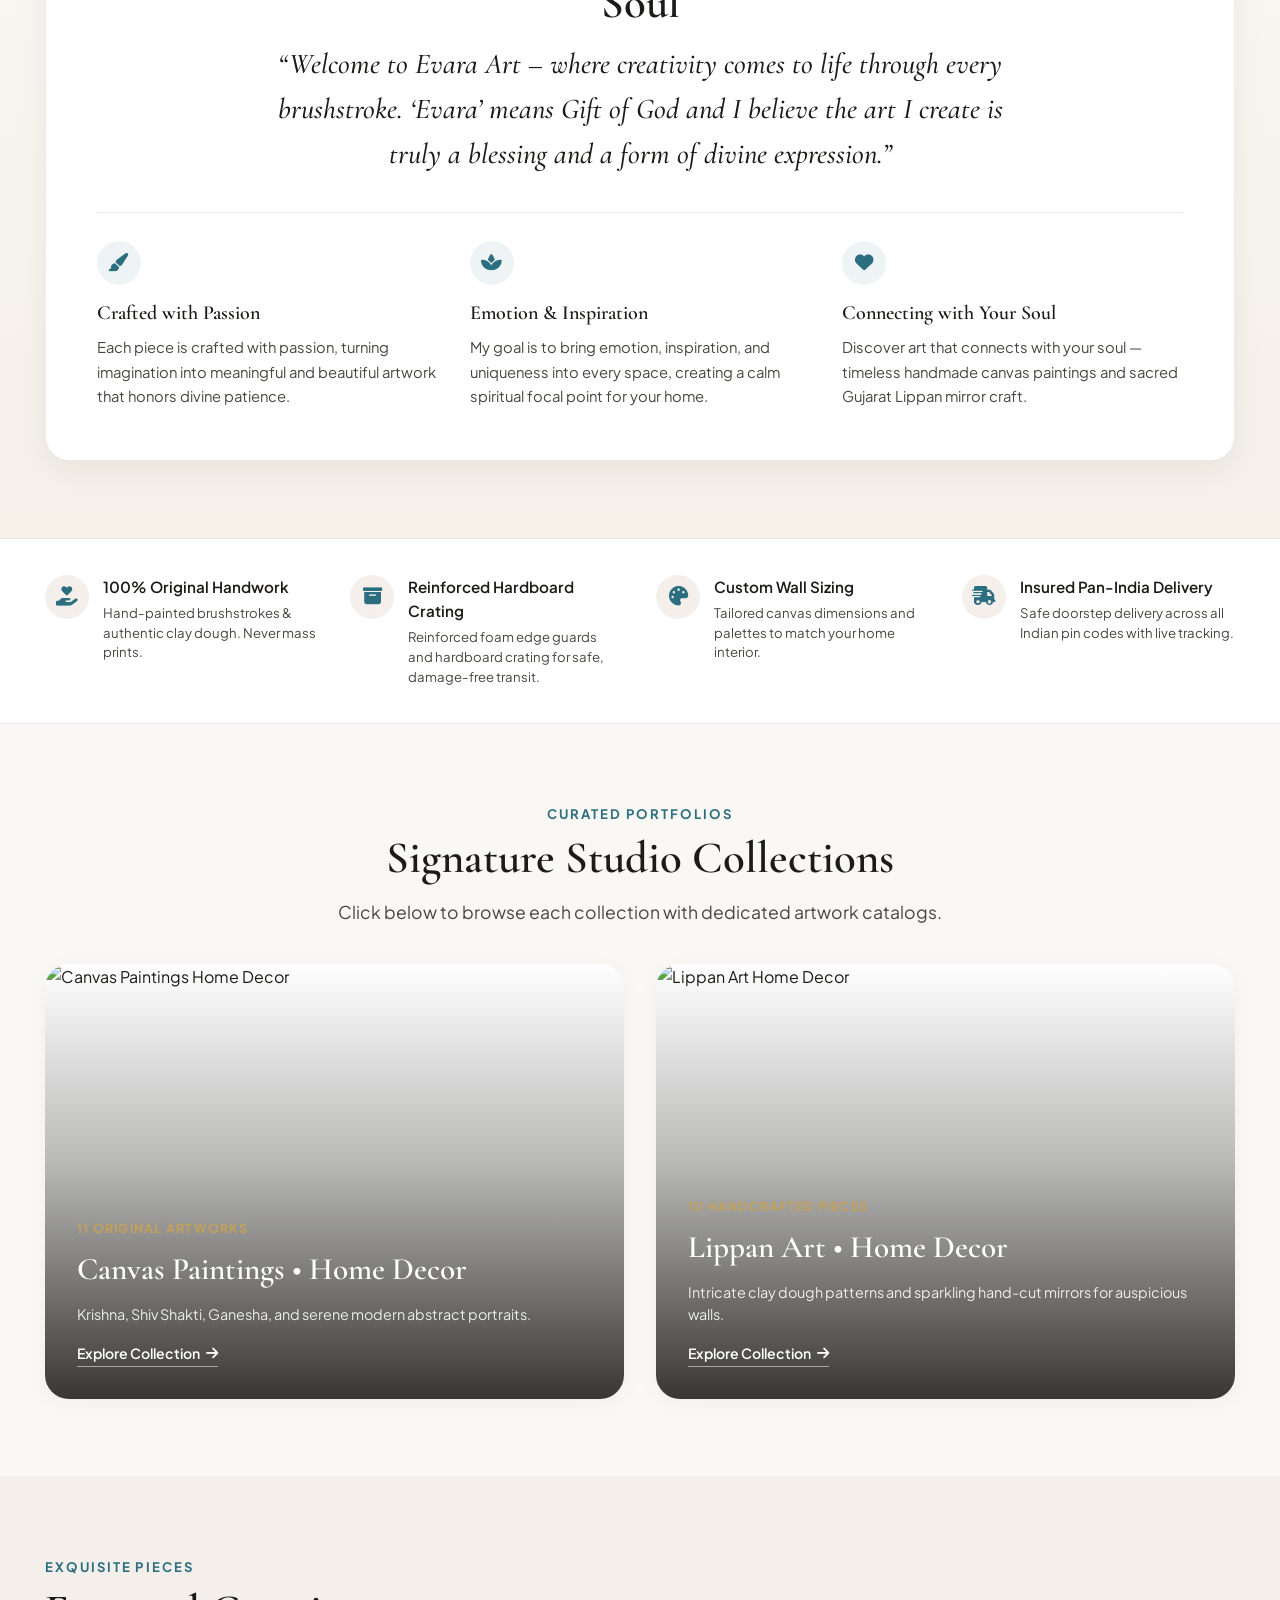
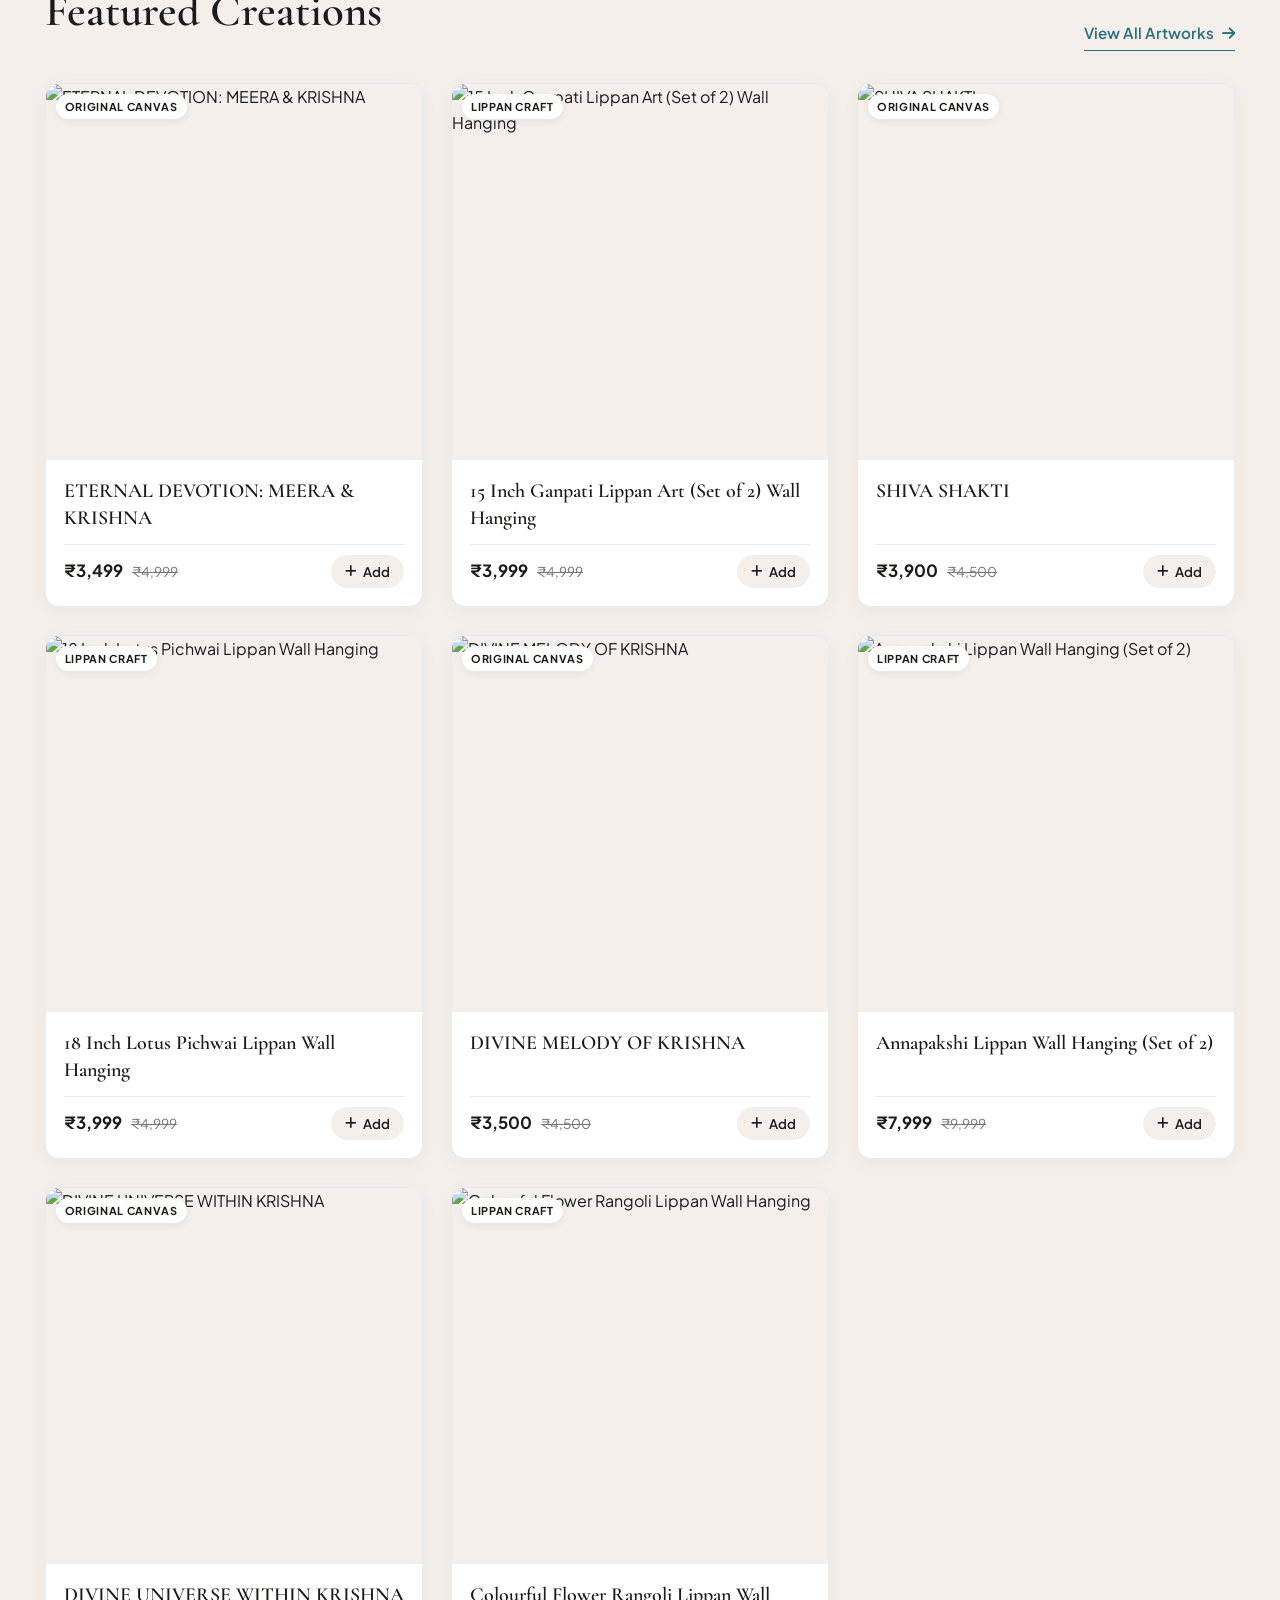
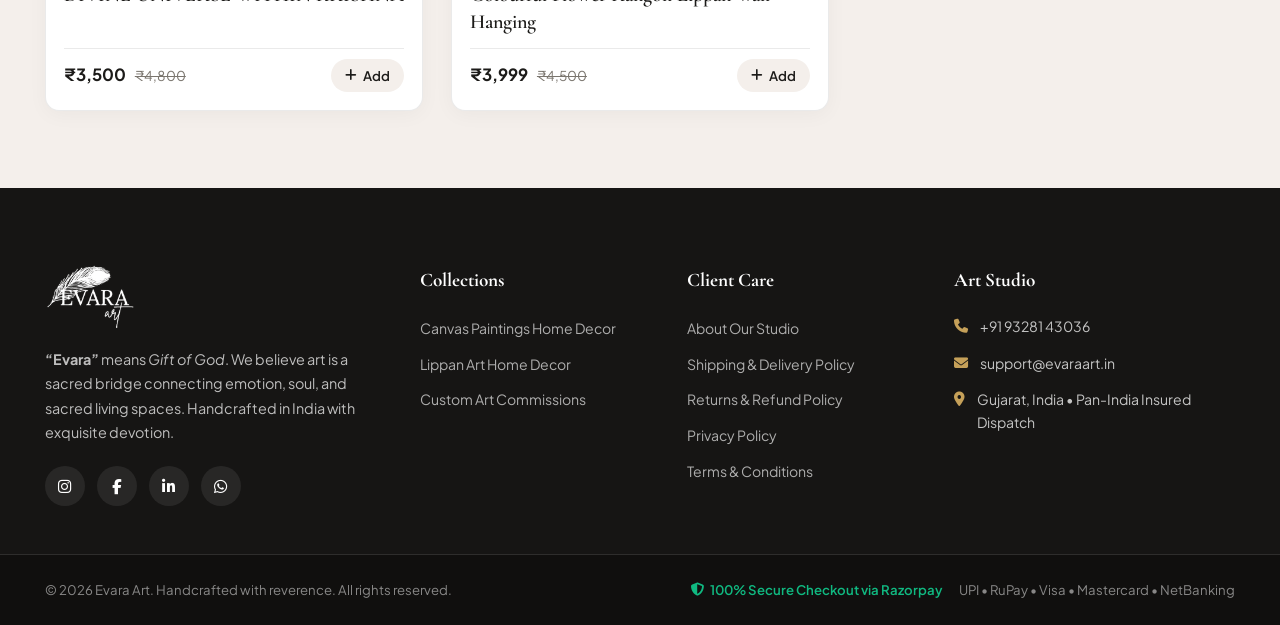
==== commit 9dc038c0: "Fix desktop hamburger menu visibility and create dedicated shipping, returns/refund, privacy, and te" ====
--- a/wordpress-theme/evara-art/preview/index.html
+++ b/wordpress-theme/evara-art/preview/index.html
@@ -3814,7 +3814,6 @@
 
 /* Minimum 44px Accessible Tap Targets */
 .action-btn,
-.evara-mobile-toggle,
 .drawer-close-btn,
 .search-close-btn {
 	min-width: 44px;
@@ -3822,6 +3821,23 @@
 	display: inline-flex;
 	align-items: center;
 	justify-content: center;
+}
+
+.evara-mobile-toggle {
+	min-width: 44px;
+	min-height: 44px;
+	display: none;
+	align-items: center;
+	justify-content: center;
+}
+
+@media (max-width: 1024px) {
+	.evara-mobile-toggle {
+		display: inline-flex !important;
+	}
+	.evara-desktop-nav {
+		display: none !important;
+	}
 }
 
 /* ==========================================================================
@@ -3873,6 +3889,105 @@
 	border-color: #E5E7EB !important;
 	cursor: not-allowed;
 	pointer-events: auto;
+}
+
+/* ==========================================================================
+   POLICY & LEGAL PAGES STYLING (Editorial Luxury Layout)
+   ========================================================================== */
+.policy-page-header {
+	padding: clamp(36px, 6vw, 64px) 0 28px;
+	background: linear-gradient(180deg, var(--evara-surface-muted) 0%, rgba(253, 251, 247, 0) 100%);
+	border-bottom: 1px solid var(--evara-border);
+	margin-bottom: 32px;
+}
+.policy-container {
+	max-width: 900px;
+	margin: 0 auto;
+	padding: 10px 20px 80px;
+}
+.policy-card {
+	background: #FFFFFF;
+	border: 1px solid var(--evara-border);
+	border-radius: var(--radius-md);
+	padding: clamp(28px, 5vw, 48px);
+	box-shadow: 0 4px 20px rgba(0, 0, 0, 0.03);
+	margin-bottom: 36px;
+}
+.policy-section {
+	margin-bottom: 32px;
+	padding-bottom: 28px;
+	border-bottom: 1px solid var(--evara-surface-muted);
+}
+.policy-section:last-child {
+	margin-bottom: 0;
+	padding-bottom: 0;
+	border-bottom: none;
+}
+.policy-section h2 {
+	font-family: var(--font-serif);
+	font-size: clamp(1.4rem, 2.4vw, 1.85rem);
+	color: var(--evara-text-primary);
+	margin-bottom: 14px;
+	display: flex;
+	align-items: center;
+	gap: 10px;
+}
+.policy-section p,
+.policy-section li {
+	font-family: var(--font-sans);
+	font-size: 0.98rem;
+	line-height: 1.8;
+	color: var(--evara-text-secondary);
+}
+.policy-section ul,
+.policy-section ol {
+	padding-left: 20px;
+	margin: 14px 0;
+}
+.policy-section li {
+	margin-bottom: 8px;
+}
+.policy-highlight-box {
+	background: linear-gradient(135deg, #FFFDF9 0%, #F5EFEB 100%);
+	border: 1px solid rgba(184, 93, 67, 0.25);
+	border-radius: var(--radius-sm);
+	padding: 20px 24px;
+	margin: 20px 0;
+}
+.policy-highlight-box strong {
+	color: var(--evara-terracotta);
+}
+.policy-table-wrap {
+	overflow-x: auto;
+	margin: 20px 0;
+}
+.policy-table {
+	width: 100%;
+	border-collapse: collapse;
+	text-align: left;
+	font-size: 0.92rem;
+}
+.policy-table th,
+.policy-table td {
+	padding: 12px 16px;
+	border: 1px solid var(--evara-border);
+}
+.policy-table th {
+	background-color: var(--evara-surface-muted);
+	font-weight: 600;
+	color: var(--evara-text-primary);
+	font-family: var(--font-sans);
+}
+.policy-table td {
+	color: var(--evara-text-secondary);
+}
+.policy-contact-box {
+	background: var(--evara-surface);
+	border: 1px dashed var(--evara-terracotta);
+	border-radius: var(--radius-md);
+	padding: 24px;
+	text-align: center;
+	margin-top: 30px;
 }
 
 </style>
@@ -4870,6 +4985,268 @@
 	</div>
 
 
+	<!-- =========================================================================
+	     VIEW 7: SHIPPING & DELIVERY POLICY
+	     ========================================================================= -->
+	<div id="view-shipping-policy" class="view-page">
+		<div class="policy-page-header">
+			<div class="evara-container text-center">
+				<div class="evara-breadcrumbs" style="margin-bottom: 12px;">
+					<a href="#home" class="nav-route" data-route="home">Home</a> &rsaquo; <span>Shipping &amp; Delivery Policy</span>
+				</div>
+				<span class="sub-heading">✦ Safe, Armored Transit Pan-India</span>
+				<h1 class="page-title">Pan-India Shipping &amp; Delivery Policy</h1>
+				<p class="page-desc">Every original painting and Lippan artwork is hand-crated with care to guarantee pristine, damage-free arrival at your doorstep.</p>
+			</div>
+		</div>
+
+		<div class="policy-container">
+			<div class="policy-card">
+				
+				<div class="policy-section">
+					<h2><i class="fa-solid fa-truck-fast" style="color: var(--evara-terracotta);"></i> 1. Insured Delivery &amp; Shipping Charges</h2>
+					<p>We provide fully insured express doorstep delivery across all serviceable postal PIN codes in India through top-tier courier networks including Blue Dart, Delhivery, DTDC, and Xpressbees.</p>
+					
+					<div class="policy-highlight-box">
+						<strong>✦ Free Shipping Threshold:</strong> All domestic orders with a cart subtotal of <strong>₹2,999 and above qualify for 100% Free Pan-India Delivery</strong>. For orders below ₹2,999, a flat insured shipping fee of ₹150 is applied at checkout.
+					</div>
+				</div>
+
+				<div class="policy-section">
+					<h2><i class="fa-solid fa-clock" style="color: var(--evara-terracotta);"></i> 2. Studio Processing &amp; Dispatch Timelines</h2>
+					<p>Because Evara Art creates genuine handcrafted originals rather than automated mass prints, every artwork undergoes careful final curing, moisture-seal varnishing, and structural inspection before dispatch:</p>
+					
+					<div class="policy-table-wrap">
+						<table class="policy-table">
+							<thead>
+								<tr>
+									<th>Artwork Category</th>
+									<th>Studio Handcraft &amp; Preparation</th>
+									<th>Transit Time (Post-Dispatch)</th>
+								</tr>
+							</thead>
+							<tbody>
+								<tr>
+									<td><strong>Ready-to-Ship Canvas Paintings</strong></td>
+									<td>2 &ndash; 4 Business Days (Varnish &amp; Quality Check)</td>
+									<td>3 &ndash; 6 Business Days</td>
+								</tr>
+								<tr>
+									<td><strong>Handcrafted Lippan Mirror Art</strong></td>
+									<td>3 &ndash; 5 Business Days (Clay Curing &amp; Mirror Inspection)</td>
+									<td>4 &ndash; 7 Business Days</td>
+								</tr>
+								<tr>
+									<td><strong>Bespoke Custom Commissions</strong></td>
+									<td>7 &ndash; 14 Business Days (Collaborative Painting &amp; Drying)</td>
+									<td>3 &ndash; 6 Business Days</td>
+								</tr>
+							</tbody>
+						</table>
+					</div>
+					<p style="font-size: 0.88rem; color: var(--evara-text-muted);">*Business days exclude Sundays and Indian National Holidays. Severe weather conditions or regional transport restrictions may occasionally extend courier transit windows.</p>
+				</div>
+
+				<div class="policy-section">
+					<h2><i class="fa-solid fa-box-archive" style="color: var(--evara-terracotta);"></i> 3. Armored Wooden Crating Standard</h2>
+					<p>We understand that delicate canvas duck fabric and hand-cut Lippan mirrors require exceptional structural reinforcement. Every package is packed using our 4-tier packaging protocol:</p>
+					<ul>
+						<li><strong>Layer 1 &ndash; Anti-Moisture Barrier:</strong> Archival glassine wrap and dust-proof protective plastic sheathing.</li>
+						<li><strong>Layer 2 &ndash; Impact Air-Cushion:</strong> Triple-layer 10mm shock-absorbent air bubble wrap.</li>
+						<li><strong>Layer 3 &ndash; Reinforced Corner Guards:</strong> High-density rigid foam caps on all 4 corners to shield against drops.</li>
+						<li><strong>Layer 4 &ndash; Rigid Wooden Hardboard Outer Crating:</strong> Solid composite hardboard sandwiching the artwork with tamper-evident security strapping.</li>
+					</ul>
+				</div>
+
+				<div class="policy-section">
+					<h2><i class="fa-solid fa-location-dot" style="color: var(--evara-terracotta);"></i> 4. Live Tracking &amp; Delivery Updates</h2>
+					<p>The moment your artwork is handed over to our insured logistics partner, you will receive an automatic dispatch notification with a direct tracking link via <strong>WhatsApp and SMS</strong>. You can follow your parcel’s live movement directly to your doorstep.</p>
+				</div>
+
+				<div class="policy-contact-box">
+					<h3 style="font-family: var(--font-serif); font-size: 1.4rem; margin-bottom: 8px;">Need Express or Urgent Dispatch?</h3>
+					<p style="font-size: 0.92rem; color: var(--evara-text-secondary); margin-bottom: 16px;">Celebrating a housewarming, anniversary, or pooja? Connect with artist Shraddha on WhatsApp for priority expedited dispatch.</p>
+					<a href="https://wa.me/919328143036?text=Hi%20Shraddha,%20I%20have%20an%20urgent%20shipping%20request%20for%20an%20artwork" target="_blank" class="evara-btn btn-whatsapp-lg" style="display: inline-flex;">
+						<i class="fa-brands fa-whatsapp"></i> WhatsApp Dispatch Support (+91 93281 43036)
+					</a>
+				</div>
+
+			</div>
+		</div>
+	</div>
+
+	<!-- =========================================================================
+	     VIEW 8: RETURNS & REFUND POLICY
+	     ========================================================================= -->
+	<div id="view-refund-returns" class="view-page">
+		<div class="policy-page-header">
+			<div class="evara-container text-center">
+				<div class="evara-breadcrumbs" style="margin-bottom: 12px;">
+					<a href="#home" class="nav-route" data-route="home">Home</a> &rsaquo; <span>Returns &amp; Refund Policy</span>
+				</div>
+				<span class="sub-heading">✦ 100% Collector Confidence</span>
+				<h1 class="page-title">Returns, Replacement &amp; Refund Policy</h1>
+				<p class="page-desc">We take sacred pride in every brushstroke. In the rare event of transit damage or dissatisfaction, here is how we protect you.</p>
+			</div>
+		</div>
+
+		<div class="policy-container">
+			<div class="policy-card">
+				
+				<div class="policy-section">
+					<h2><i class="fa-solid fa-shield-halved" style="color: var(--evara-terracotta);"></i> 1. 100% Zero-Risk Transit Damage Guarantee</h2>
+					<p>Original art is fragile. Despite our multi-layered wooden crating, if your artwork sustains any damage during transit, <strong>Evara Art takes 100% financial and replacement responsibility</strong>. You will never be left at a loss.</p>
+					
+					<div class="policy-highlight-box">
+						<strong>✦ 48-Hour Unboxing Notice Protocol:</strong><br>
+						Because transit damage claims require courier insurance verification, please record a short continuous video while unboxing your wooden crate. If any damage or mirror crack is found, send the video and clear photos to WhatsApp at <strong>+91 93281 43036</strong> or email <strong>support@evaraart.in</strong> within <strong>48 hours of delivery</strong>.
+					</div>
+					<p>Upon verification, we will immediately initiate your choice of:</p>
+					<ul>
+						<li>An immediate complimentary hand-painted replacement created and dispatched with priority express tracking.</li>
+						<li>OR a 100% full refund credited back to your original payment method.</li>
+					</ul>
+				</div>
+
+				<div class="policy-section">
+					<h2><i class="fa-solid fa-rotate-left" style="color: var(--evara-terracotta);"></i> 2. 7-Day Return Window (Ready-to-Ship Artworks)</h2>
+					<p>We want you to adore how your artwork illuminates your room. If a standard catalog artwork does not harmonize with your interior space:</p>
+					<ul>
+						<li>You may request a return within <strong>7 calendar days</strong> from the date of confirmed delivery.</li>
+						<li>The artwork must be in its original, pristine condition, unmounted, and safely re-packed in its protective cushioning and hardboard crate.</li>
+						<li>We will arrange a reverse pickup through our insured courier partners. A nominal reverse logistics shipping fee (₹250–₹350 depending on size) is deducted from the refund amount.</li>
+					</ul>
+				</div>
+
+				<div class="policy-section">
+					<h2><i class="fa-solid fa-palette" style="color: var(--evara-terracotta);"></i> 3. Bespoke Custom Commissions Policy</h2>
+					<p>Custom commissions are uniquely personalized according to your room dimensions, spiritual deities, and color swatches. Lead artist Shraddha Parmar shares high-resolution work-in-progress photos and videos on WhatsApp for your direct review and approval prior to varnishing and dispatch.</p>
+					<p><strong>Therefore, once approved and dispatched, bespoke custom commission artworks are non-returnable</strong>, except in the event of documented transit damage covered by our Zero-Risk Guarantee above.</p>
+				</div>
+
+				<div class="policy-section">
+					<h2><i class="fa-solid fa-credit-card" style="color: var(--evara-terracotta);"></i> 4. Refund Processing Timelines</h2>
+					<p>Once your returned artwork arrives back at our Gujarat studio and passes physical condition inspection:</p>
+					<ul>
+						<li>Refunds are approved and initiated within <strong>24 to 48 hours</strong> of studio receipt.</li>
+						<li>The funds are credited back to your original source of payment (UPI, Credit Card, Debit Card, NetBanking via Razorpay) within <strong>3 to 5 business working days</strong> as per banking network standards.</li>
+						<li>You will receive an automated confirmation email and SMS once the refund is completed.</li>
+					</ul>
+				</div>
+
+				<div class="policy-contact-box">
+					<h3 style="font-family: var(--font-serif); font-size: 1.4rem; margin-bottom: 8px;">Initiate a Return or Damage Claim</h3>
+					<p style="font-size: 0.92rem; color: var(--evara-text-secondary); margin-bottom: 16px;">Our team is here to assist you with quick, stress-free care.</p>
+					<a href="https://wa.me/919328143036?text=Hi%20Evara%20Art,%20I'd%20like%20to%20request%20assistance%20regarding%20my%20order" target="_blank" class="evara-btn btn-whatsapp-lg" style="display: inline-flex;">
+						<i class="fa-brands fa-whatsapp"></i> Chat on WhatsApp (+91 93281 43036)
+					</a>
+				</div>
+
+			</div>
+		</div>
+	</div>
+
+	<!-- =========================================================================
+	     VIEW 9: PRIVACY POLICY
+	     ========================================================================= -->
+	<div id="view-privacy-policy" class="view-page">
+		<div class="policy-page-header">
+			<div class="evara-container text-center">
+				<div class="evara-breadcrumbs" style="margin-bottom: 12px;">
+					<a href="#home" class="nav-route" data-route="home">Home</a> &rsaquo; <span>Privacy Policy</span>
+				</div>
+				<span class="sub-heading">✦ Data Protection &amp; Confidentiality</span>
+				<h1 class="page-title">Privacy Policy</h1>
+				<p class="page-desc">Your privacy is sacred to us. Learn how Evara Art collects, protects, and respects your personal details.</p>
+			</div>
+		</div>
+
+		<div class="policy-container">
+			<div class="policy-card">
+				
+				<div class="policy-section">
+					<h2><i class="fa-solid fa-lock" style="color: var(--evara-terracotta);"></i> 1. Information We Collect</h2>
+					<p>When you browse our studio catalog, place an order, or submit a custom commission request, we collect only the essential information needed to fulfill your request:</p>
+					<ul>
+						<li><strong>Contact Details:</strong> Your name, email address, and mobile phone number for order confirmations, courier live tracking, and WhatsApp progress updates.</li>
+						<li><strong>Delivery Address:</strong> Your postal shipping address and PIN code to arrange secure, crated doorstep delivery.</li>
+						<li><strong>Consultation Inputs:</strong> Optional wall photos, dimensions, and color preferences submitted for bespoke commissions.</li>
+					</ul>
+				</div>
+
+				<div class="policy-section">
+					<h2><i class="fa-solid fa-credit-card" style="color: var(--evara-terracotta);"></i> 2. Payment Security &amp; Encryption</h2>
+					<p><strong>Evara Art does not store, access, or process your credit card numbers, CVVs, or UPI PINs on our servers.</strong></p>
+					<p>All online transactions are securely handled by <strong>Razorpay</strong>, an RBI-licensed, PCI-DSS Level 1 compliant payment gateway. All checkout data transmission is encrypted using industry-standard 256-bit SSL (Secure Socket Layer) encryption.</p>
+				</div>
+
+				<div class="policy-section">
+					<h2><i class="fa-solid fa-user-shield" style="color: var(--evara-terracotta);"></i> 3. Zero-Spam &amp; Non-Disclosure Guarantee</h2>
+					<p>We respect your peace of mind. We will never sell, rent, lease, or monetize your personal details to third-party marketing brokers or advertisers.</p>
+					<p>Your data is shared exclusively with verified logistics partners (such as Blue Dart, Delhivery, or DTDC) solely for delivery purposes.</p>
+				</div>
+
+				<div class="policy-section">
+					<h2><i class="fa-solid fa-envelope" style="color: var(--evara-terracotta);"></i> 4. Contact Privacy Officer</h2>
+					<p>If you have any questions regarding your personal information, or wish to request data correction or deletion, please reach out to our studio at <strong>support@evaraart.in</strong>.</p>
+				</div>
+
+			</div>
+		</div>
+	</div>
+
+	<!-- =========================================================================
+	     VIEW 10: TERMS & CONDITIONS
+	     ========================================================================= -->
+	<div id="view-terms-conditions" class="view-page">
+		<div class="policy-page-header">
+			<div class="evara-container text-center">
+				<div class="evara-breadcrumbs" style="margin-bottom: 12px;">
+					<a href="#home" class="nav-route" data-route="home">Home</a> &rsaquo; <span>Terms &amp; Conditions</span>
+				</div>
+				<span class="sub-heading">✦ Studio Terms &amp; Conditions</span>
+				<h1 class="page-title">Terms &amp; Conditions</h1>
+				<p class="page-desc">Welcome to Evara Art. Please review the terms governing orders, handmade artistry, and intellectual property.</p>
+			</div>
+		</div>
+
+		<div class="policy-container">
+			<div class="policy-card">
+				
+				<div class="policy-section">
+					<h2><i class="fa-solid fa-paintbrush" style="color: var(--evara-terracotta);"></i> 1. Authentic Handcrafted Variations</h2>
+					<p>Every piece created at Evara Art is an original, handmade work of devotional craftsmanship painted and sculpted by lead artist Shraddha Parmar. Unlike mass-manufactured prints, subtle organic nuances in brushstroke texture, acrylic pigment layering, clay relief patterns, and mirror cut angles are natural characteristics that celebrate the authenticity and individuality of original art.</p>
+				</div>
+
+				<div class="policy-section">
+					<h2><i class="fa-solid fa-certificate" style="color: var(--evara-terracotta);"></i> 2. Certificate of Authenticity</h2>
+					<p>All original canvas paintings and premium Lippan wall hangings are accompanied by an official, serialized <strong>Certificate of Authenticity</strong> signed by founder &amp; lead artist Shraddha Parmar, certifying artwork medium, creation date, and original provenance.</p>
+				</div>
+
+				<div class="policy-section">
+					<h2><i class="fa-solid fa-copyright" style="color: var(--evara-terracotta);"></i> 3. Copyright &amp; Intellectual Property</h2>
+					<p>All artistic compositions, painting designs, Lippan patterns, high-resolution photographs, brand marks, and literary descriptions on this website are the sole intellectual property of <strong>Evara Art and Shraddha Parmar</strong> protected under Indian and international copyright conventions. Unauthorized duplication, commercial reproduction, or resale is strictly prohibited.</p>
+				</div>
+
+				<div class="policy-section">
+					<h2><i class="fa-solid fa-scale-balanced" style="color: var(--evara-terracotta);"></i> 4. Pricing, Accuracy &amp; Governing Law</h2>
+					<p>All prices listed on the website are in Indian Rupees (INR) and include applicable taxes. We reserve the right to modify prices, dimensions, and specifications without prior notice.</p>
+					<p>These terms and any disputes arising out of purchases from Evara Art shall be governed by and construed in accordance with the laws of <strong>India</strong>, under the exclusive jurisdiction of the competent courts in <strong>Gujarat, India</strong>.</p>
+				</div>
+
+				<div class="policy-contact-box">
+					<h3 style="font-family: var(--font-serif); font-size: 1.4rem; margin-bottom: 8px;">Questions About Our Terms?</h3>
+					<p style="font-size: 0.92rem; color: var(--evara-text-secondary); margin-bottom: 16px;">We are pleased to clarify any questions regarding our studio policies.</p>
+					<a href="mailto:support@evaraart.in?subject=Terms%20Inquiry" class="evara-btn btn-outline" style="display: inline-flex;">
+						<i class="fa-solid fa-envelope"></i> Email Studio Support (support@evaraart.in)
+					</a>
+				</div>
+
+			</div>
+		</div>
+	</div>
+
+
 	<!-- Toast Message Notification -->
 	<div id="evara-toast" class="evara-toast">
 		<i class="fa-solid fa-circle-check" style="color: #10B981;"></i>
@@ -4985,8 +5362,10 @@
 				<h4 class="footer-heading">Client Care</h4>
 				<ul class="footer-links">
 					<li><a href="#contact" class="nav-route" data-route="contact">About Our Studio</a></li>
-					<li><a href="#contact" class="nav-route" data-route="contact">Pan-India Delivery Policy</a></li>
-					<li><a href="#contact" class="nav-route" data-route="contact">Returns &amp; Refund Policy</a></li>
+					<li><a href="#shipping-policy" class="nav-route" data-route="shipping-policy">Shipping &amp; Delivery Policy</a></li>
+					<li><a href="#refund-returns" class="nav-route" data-route="refund-returns">Returns &amp; Refund Policy</a></li>
+					<li><a href="#privacy-policy" class="nav-route" data-route="privacy-policy">Privacy Policy</a></li>
+					<li><a href="#terms-conditions" class="nav-route" data-route="terms-conditions">Terms &amp; Conditions</a></li>
 				</ul>
 			</div>
 
@@ -5318,6 +5697,14 @@
 				showView('custom-art');
 			} else if (hash === 'contact' || hash === 'about') {
 				showView('contact');
+			} else if (hash === 'shipping-policy' || hash === 'delivery-policy' || hash === 'shipping') {
+				showView('shipping-policy');
+			} else if (hash === 'refund-returns' || hash === 'returns-policy' || hash === 'refund_returns' || hash === 'refunds') {
+				showView('refund-returns');
+			} else if (hash === 'privacy-policy' || hash === 'privacy-policy-2' || hash === 'privacy') {
+				showView('privacy-policy');
+			} else if (hash === 'terms-conditions' || hash === 'terms') {
+				showView('terms-conditions');
 			} else {
 				renderHomeFeatured();
 				showView('home');
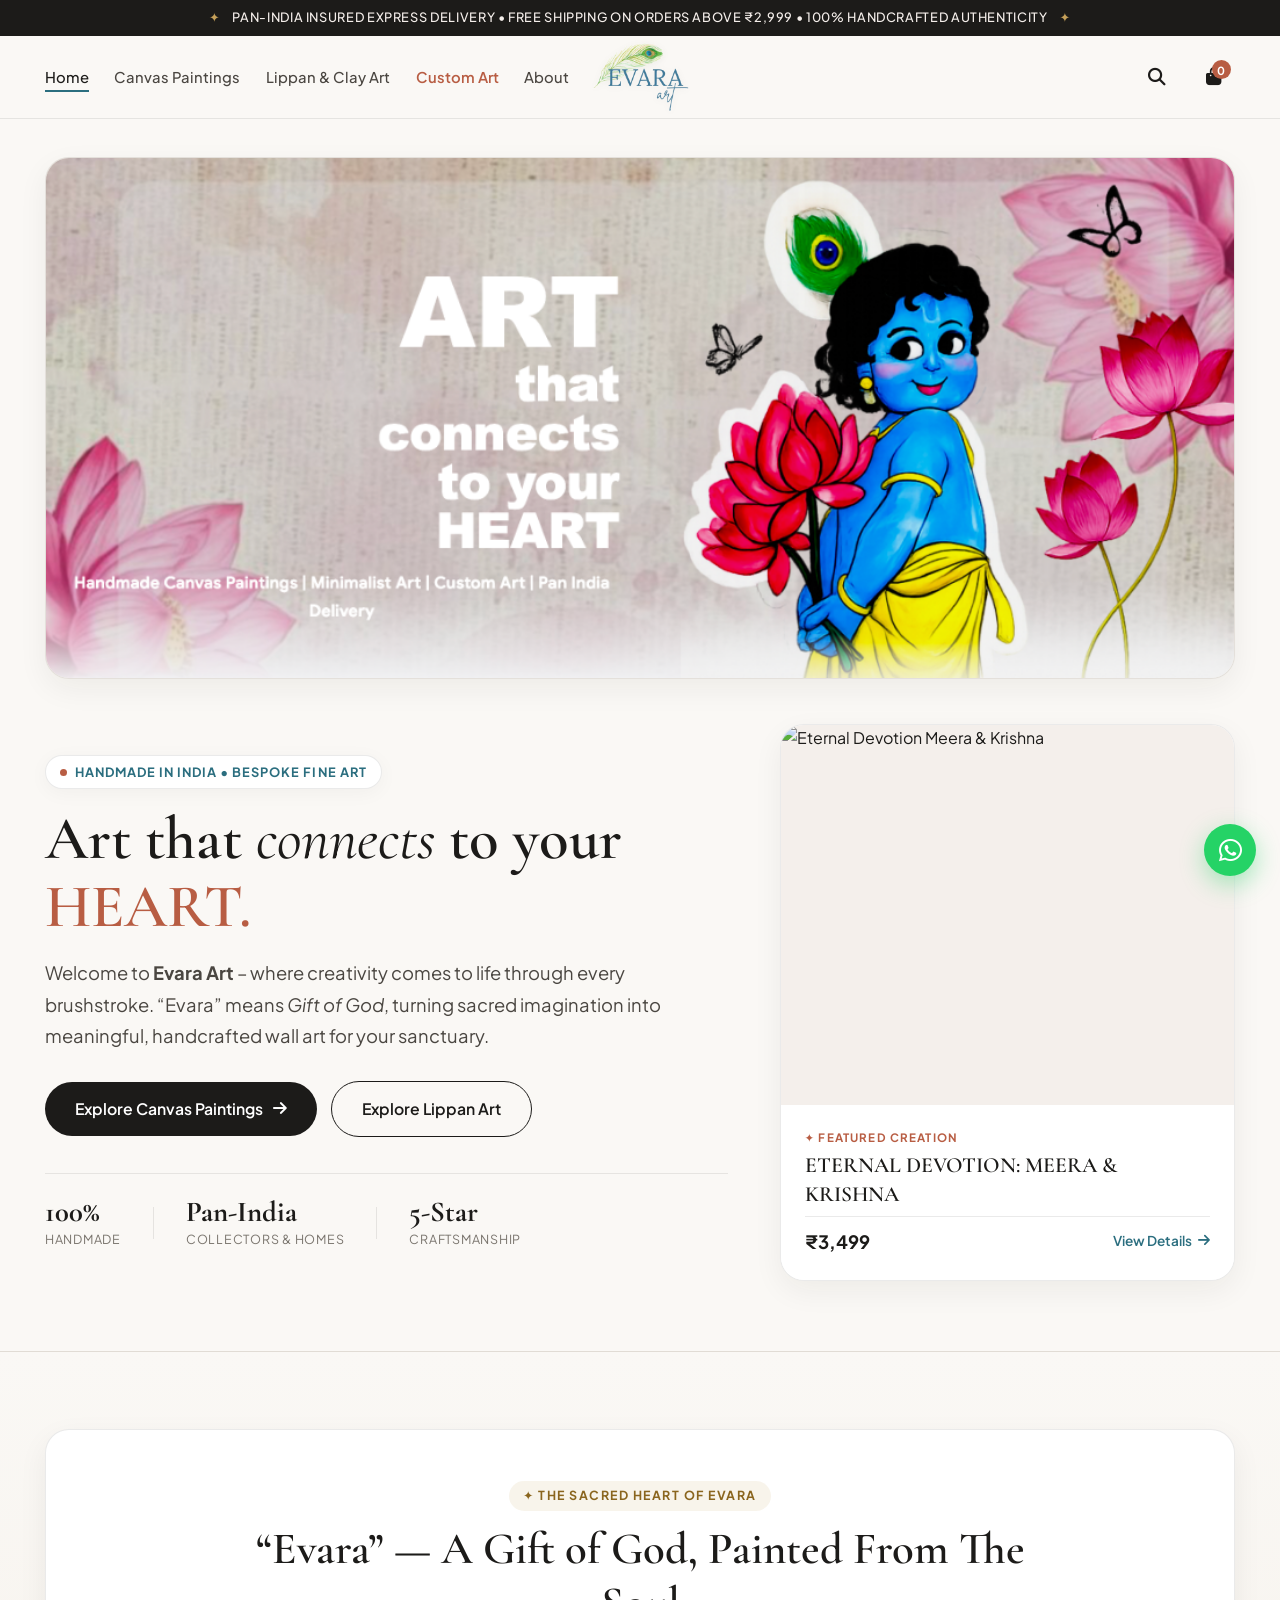
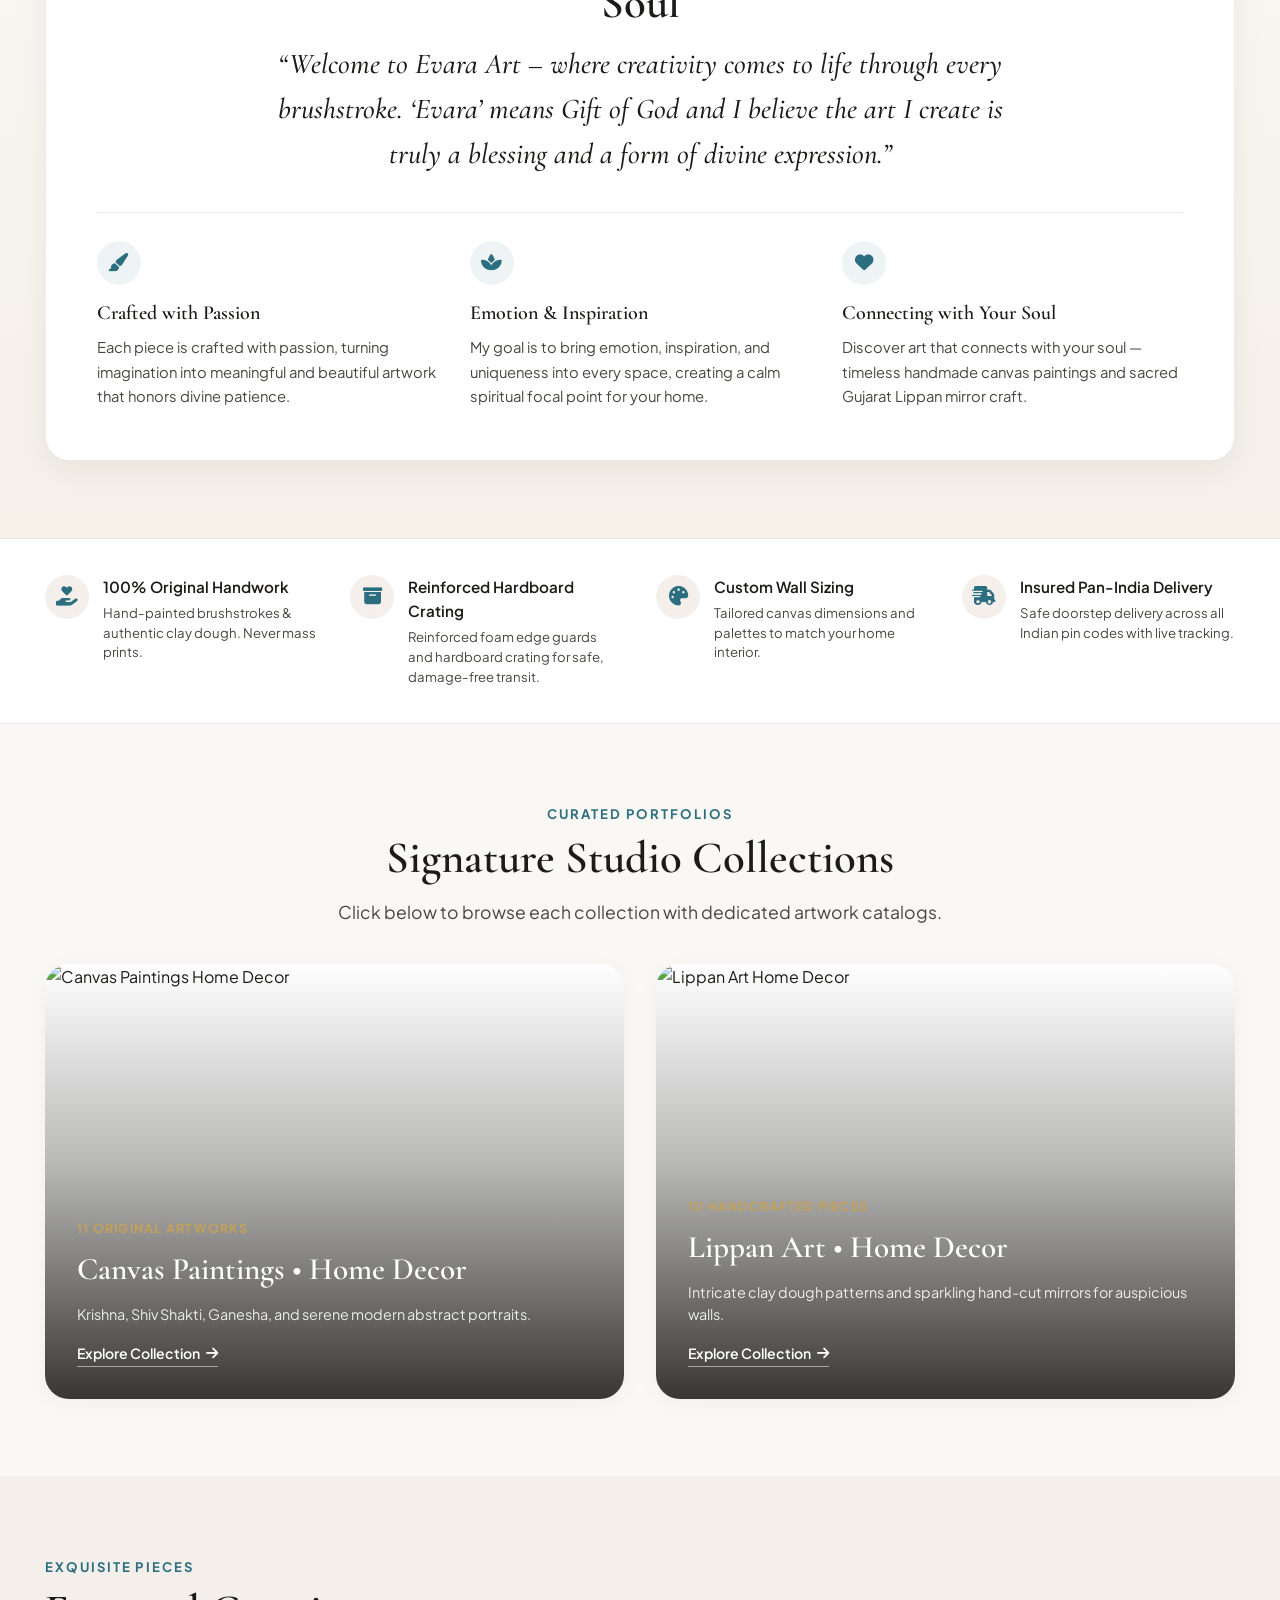
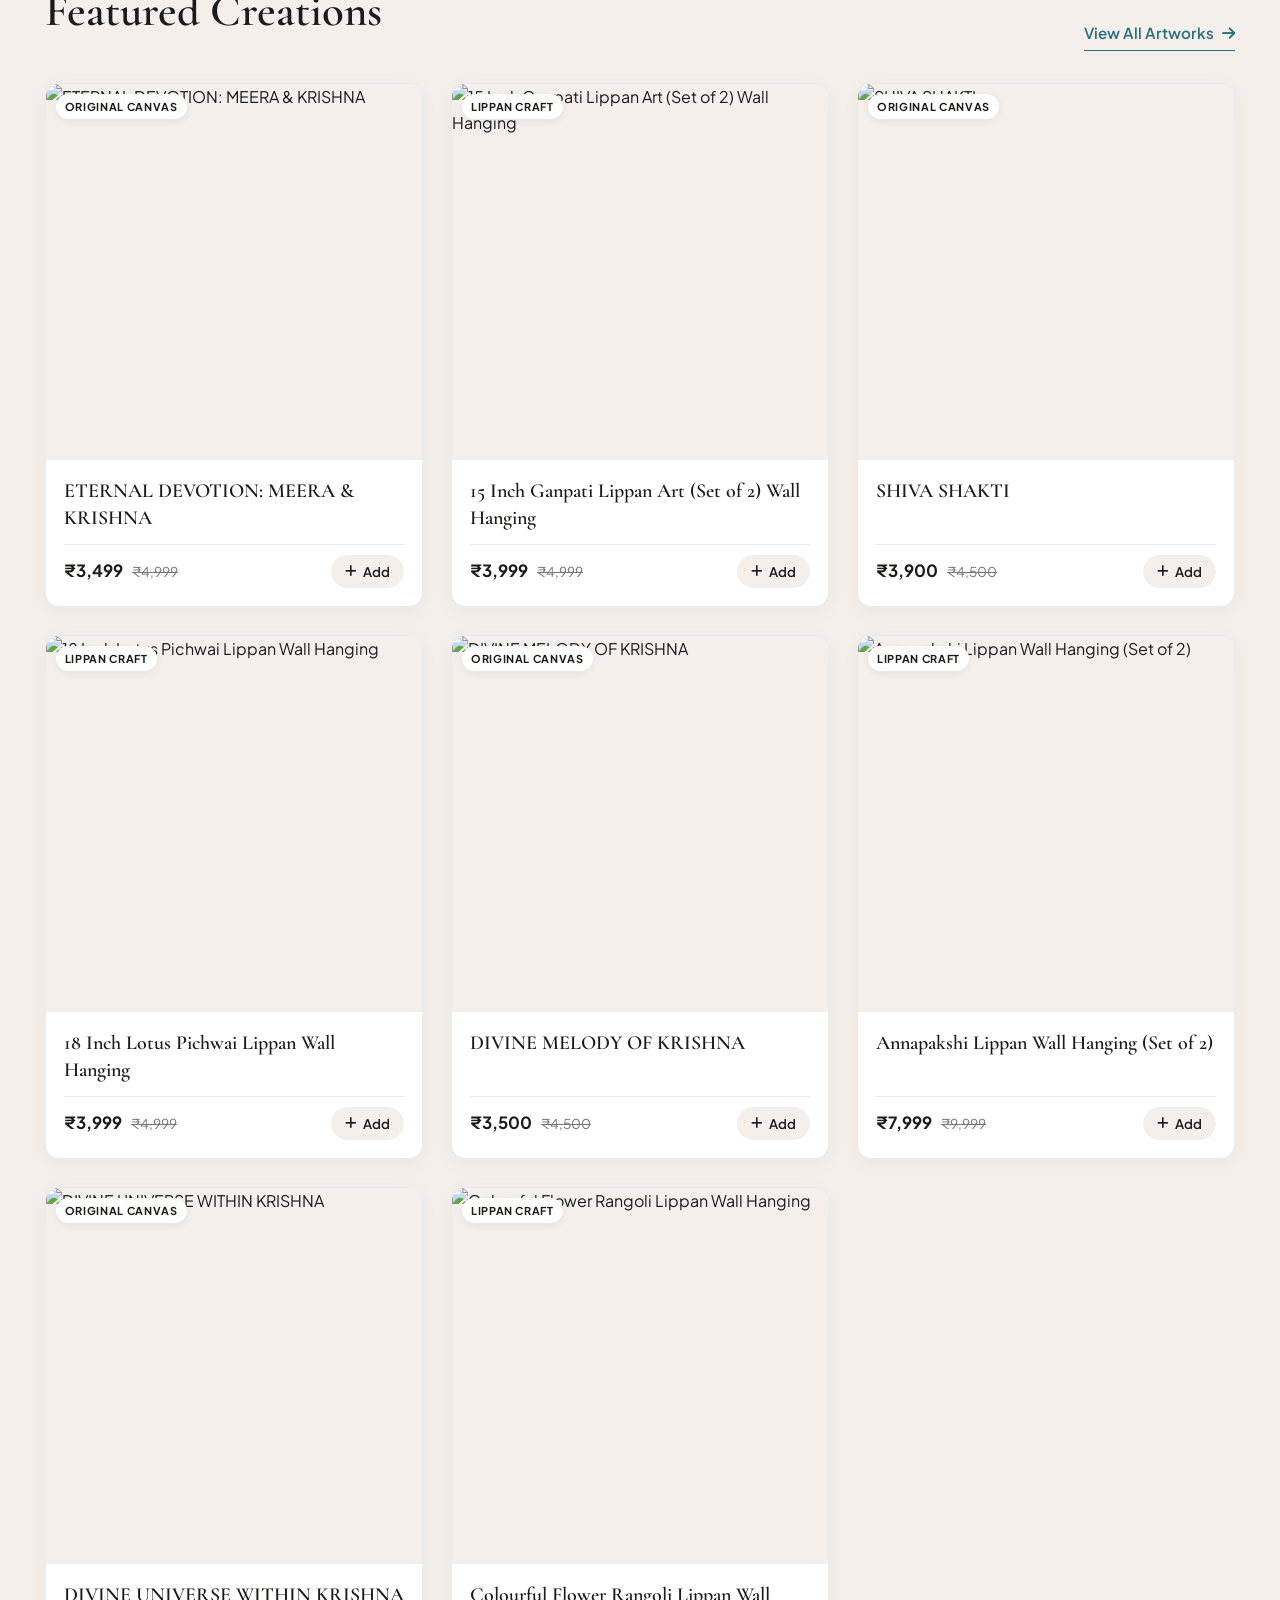
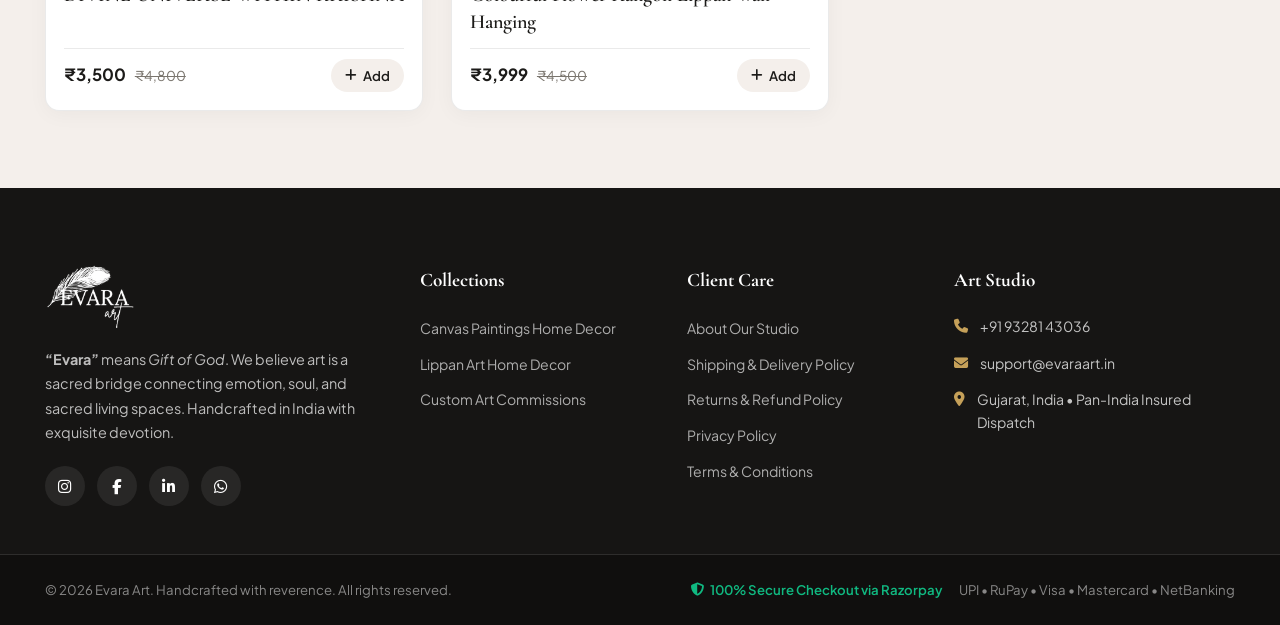
==== commit 0f6dd21b: "Release v1.3.6: Capitalize HEART in hero tagline, increase hero title font size, and bump version to" ====
--- a/wordpress-theme/evara-art/preview/index.html
+++ b/wordpress-theme/evara-art/preview/index.html
@@ -4115,7 +4115,7 @@
 				<!-- Authentic Visual Banner -->
 				<div class="hero-banner-card">
 					<img src="images/hero-banner-krishna.png" 
-					     alt="Art that connects to your heart - Evara Art" 
+					     alt="Art that connects to your HEART - Evara Art" 
 					     class="hero-banner-img"
 					     width="1024"
 					     height="448"
@@ -4131,7 +4131,7 @@
 						</div>
 						
 						<h1 class="hero-title">
-							Art that <span class="italic-serif">connects</span> to your <span class="highlight-text">Heart.</span>
+							Art that <span class="italic-serif">connects</span> to your <span class="highlight-text">HEART.</span>
 						</h1>
 						
 						<p class="hero-subtitle">
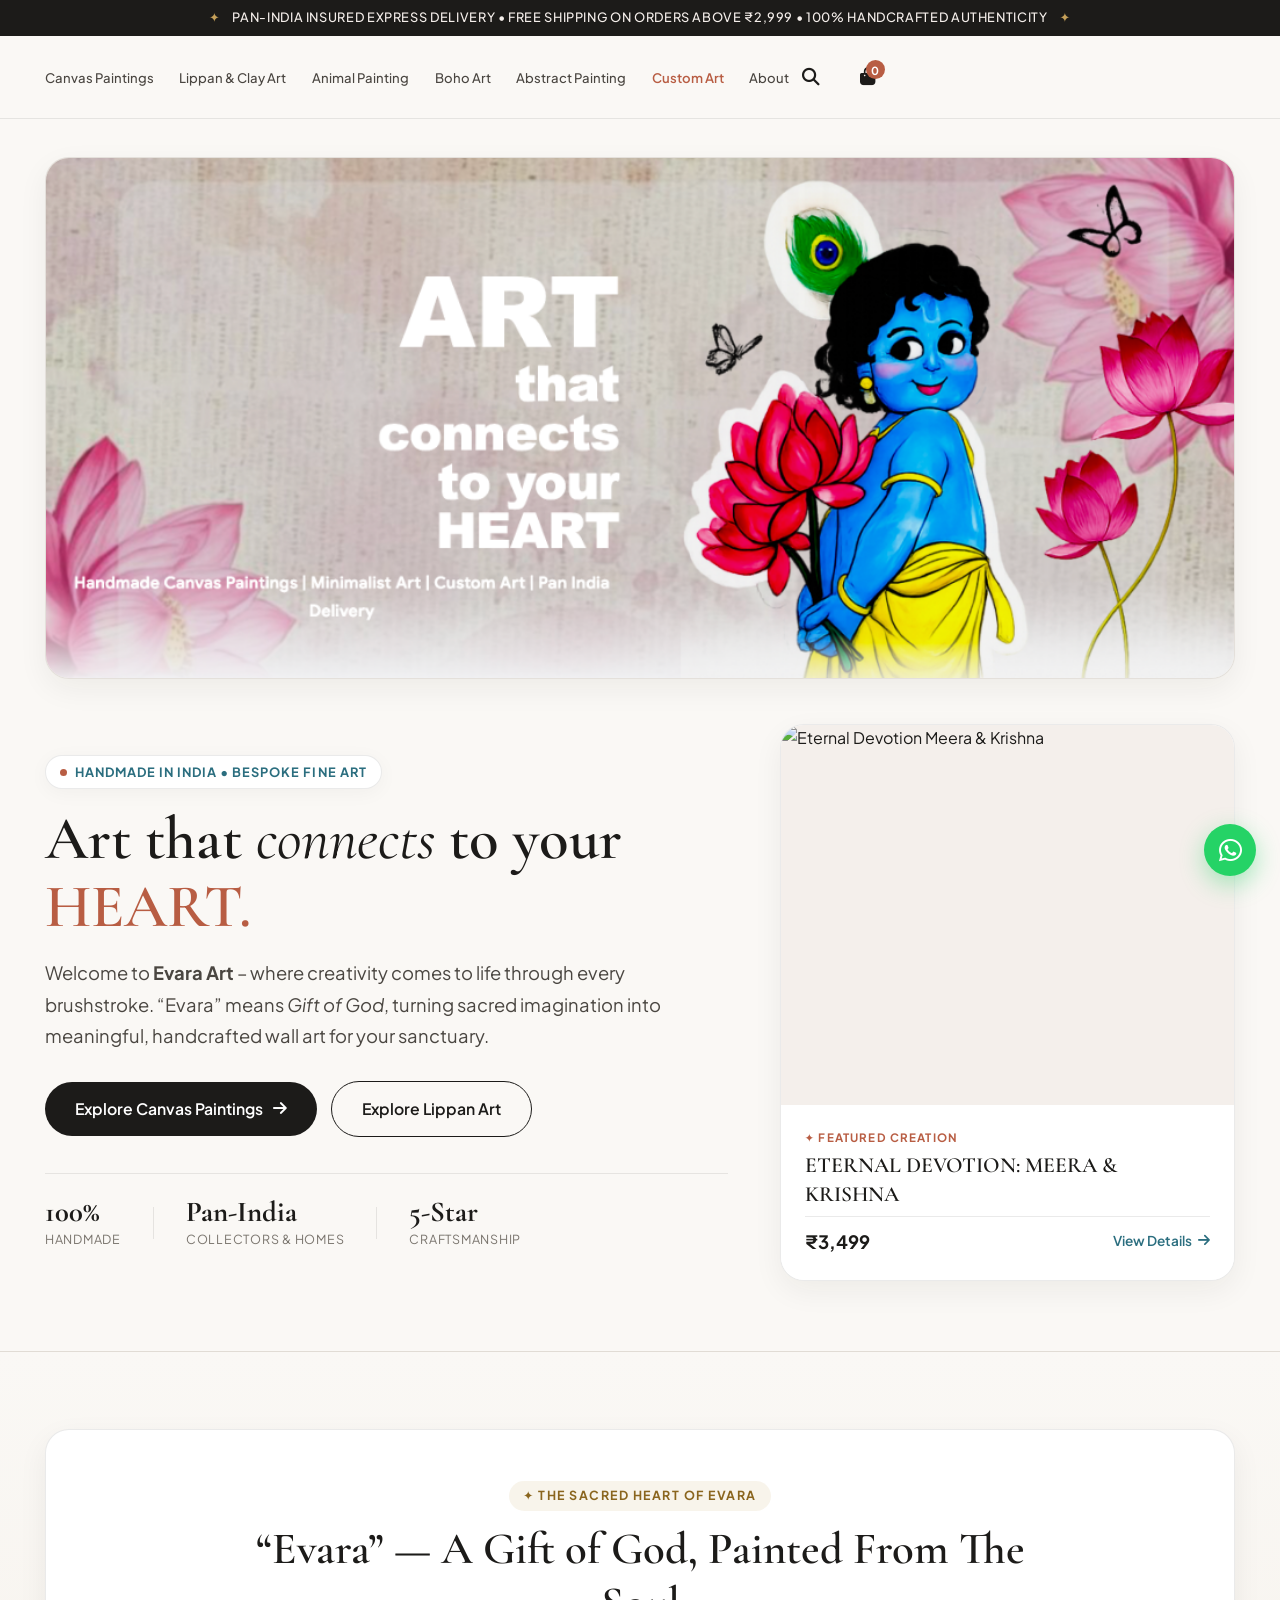
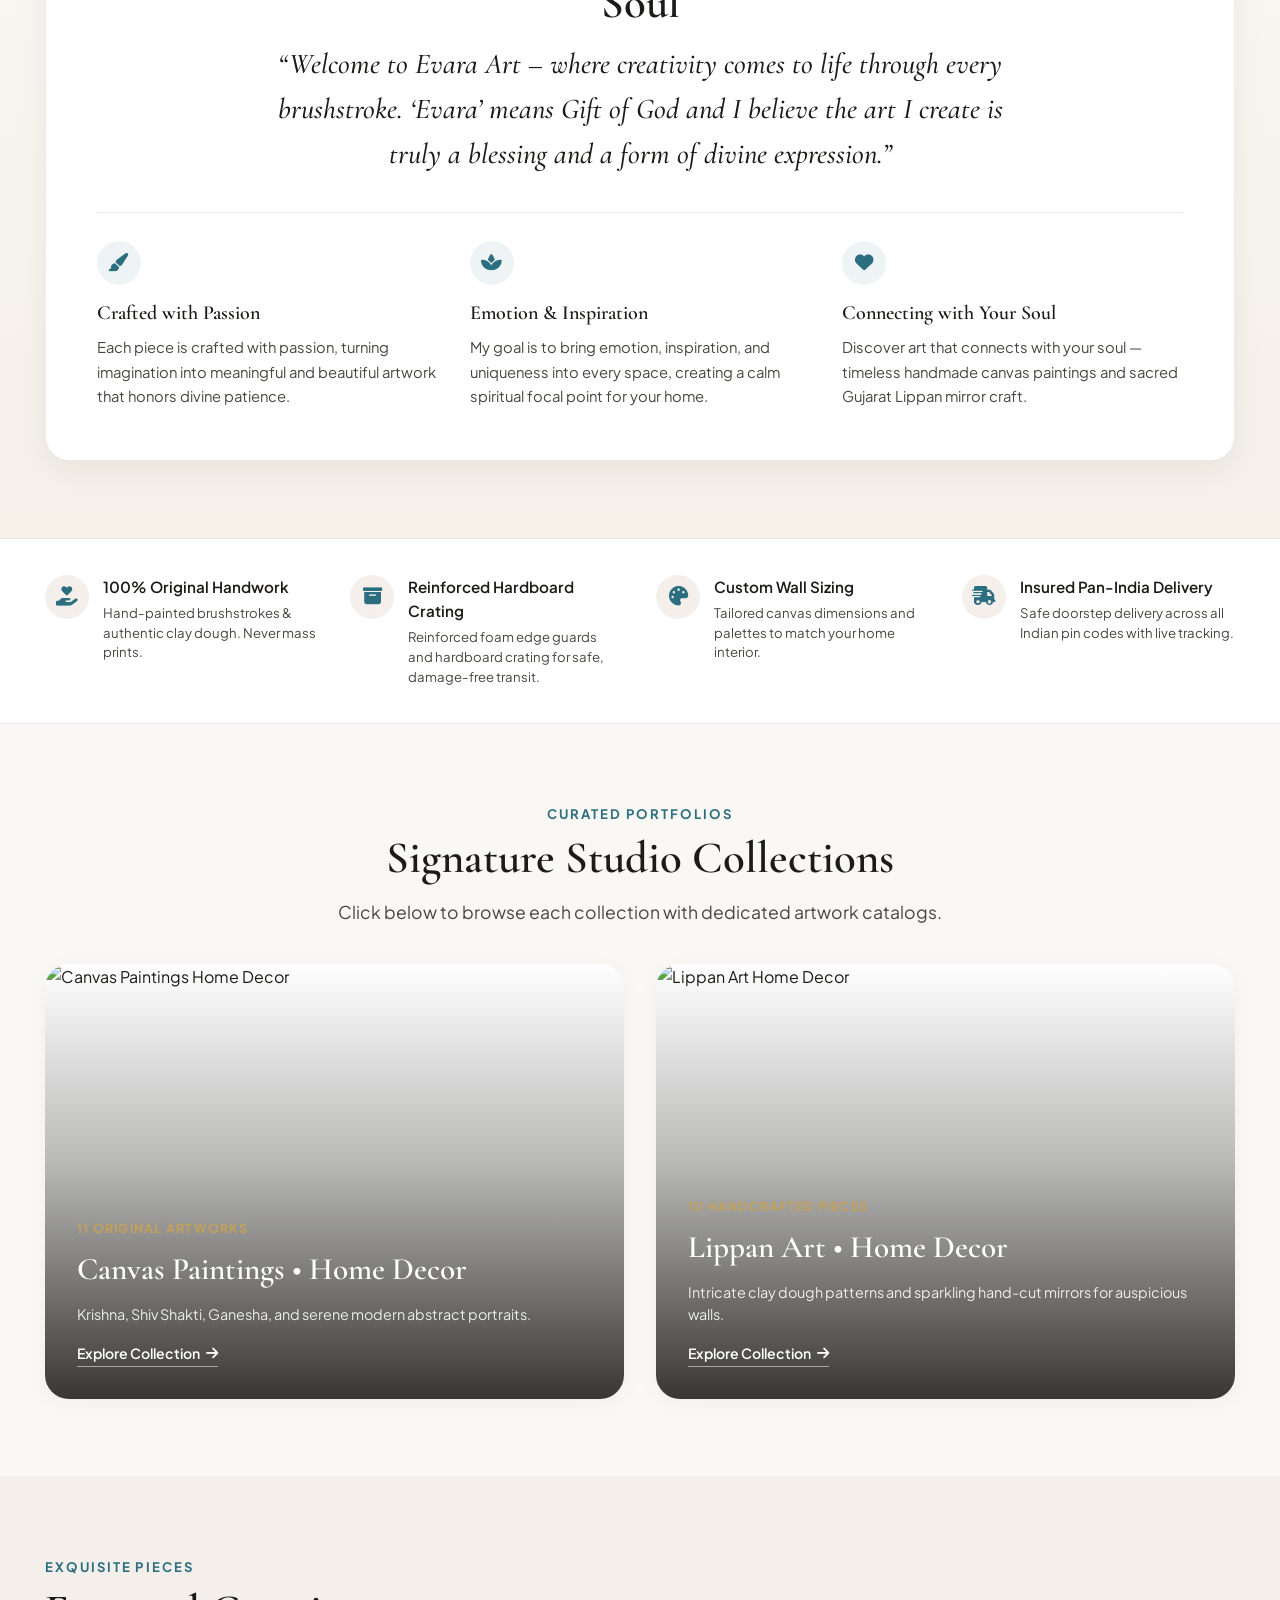
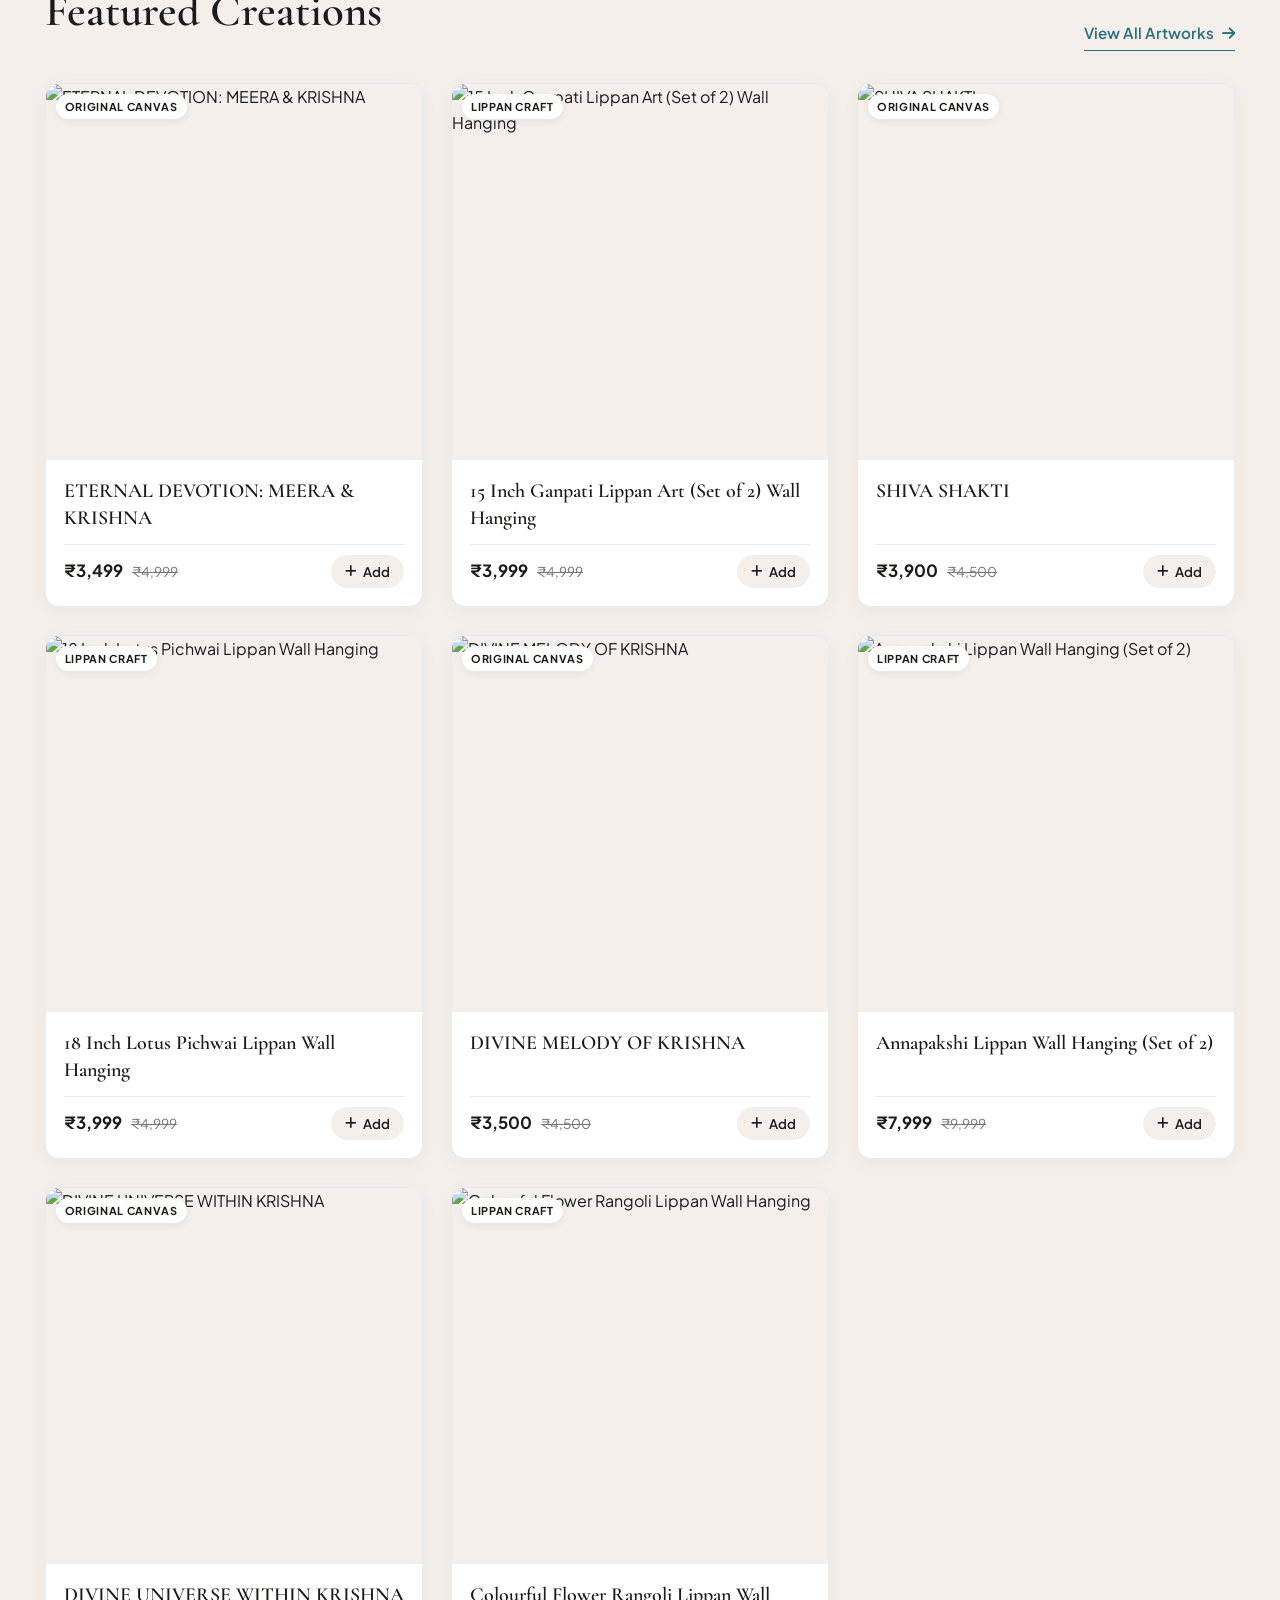
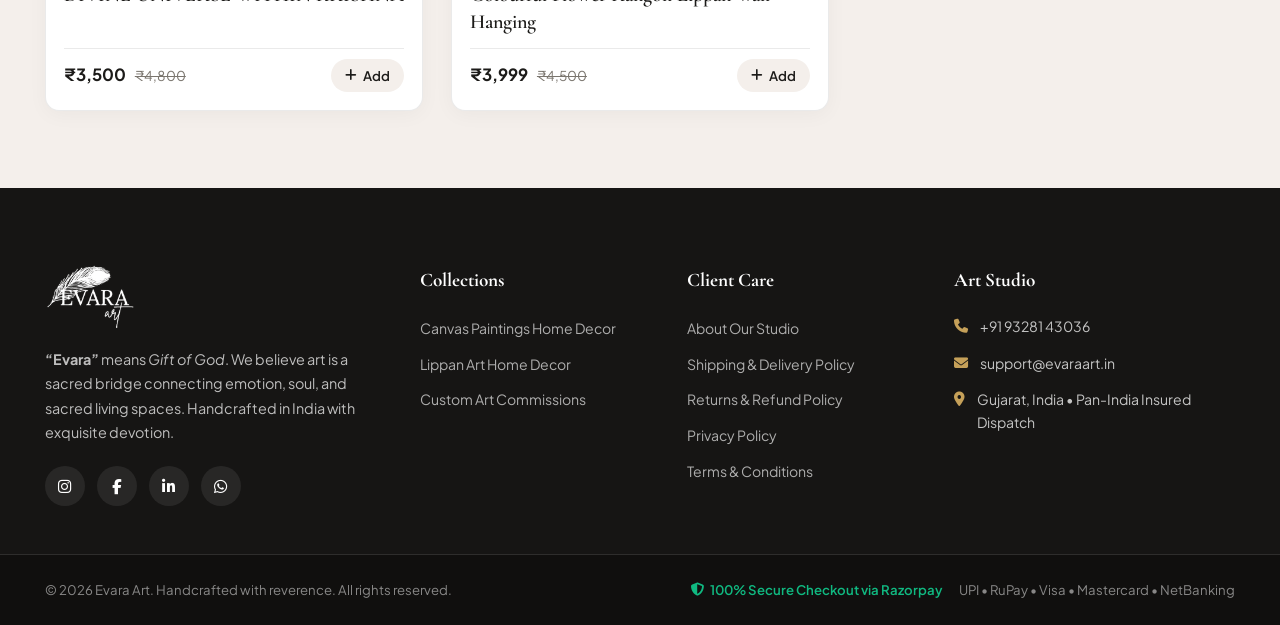
==== commit e181df38: "Release v1.3.7: Top-left logo with categories beside it, remove Home, add Animal/Boho/Abstract categ" ====
--- a/wordpress-theme/evara-art/preview/index.html
+++ b/wordpress-theme/evara-art/preview/index.html
@@ -339,7 +339,7 @@
 }
 
 .evara-desktop-nav .nav-links a {
-	font-size: 0.925rem;
+	font-size: clamp(0.82rem, 0.92vw, 0.90rem);
 	font-weight: 500;
 	color: var(--evara-text-secondary);
 	position: relative;
@@ -373,14 +373,14 @@
 	font-weight: 600 !important;
 }
 
-/* Dead-Center Brand Logo (Desktop + Mobile) */
+/* Top-Left Brand Logo */
 .evara-brand {
 	display: flex;
 	align-items: center;
-	justify-content: center;
+	justify-content: flex-start;
 	z-index: 10;
-	position: static;
-	transform: none;
+	position: relative;
+	margin: 0;
 	pointer-events: auto;
 }
 
@@ -4013,7 +4013,7 @@
 	<header id="site-header" class="evara-header">
 		<div class="evara-container header-inner">
 			
-			<!-- Left: Mobile Toggle or Desktop Nav -->
+			<!-- Left: Top-Left Brand Logo & Categories Navigation Beside It -->
 			<div class="header-left">
 				<button class="evara-mobile-toggle" id="evara-menu-open" aria-label="Open Navigation Menu" aria-expanded="false" aria-controls="evara-mobile-menu">
 					<span class="toggle-line"></span>
@@ -4021,27 +4021,30 @@
 					<span class="toggle-line"></span>
 				</button>
 
+				<!-- Top-Left Brand Logo -->
+				<div class="evara-brand">
+					<a href="#home" class="brand-link nav-route" data-route="home" aria-label="Evara Art Home">
+						<img src="images/evara-logo.png" alt="Evara Art" class="brand-logo-img" id="site-logo-img" width="160" height="48" onerror="this.style.display='none'; document.getElementById('site-logo-fallback').style.display='flex';">
+						<div class="brand-fallback-mark" id="site-logo-fallback" style="display: none;">
+							<span class="brand-fallback-feather">✦</span>
+							<span class="brand-fallback-name">EVARA</span>
+							<span class="brand-fallback-sub">ART</span>
+						</div>
+					</a>
+				</div>
+
+				<!-- Categories & About Beside Logo -->
 				<nav class="evara-desktop-nav" aria-label="Primary Menu">
 					<ul class="nav-links">
-						<li><a href="#home" class="nav-route" data-route="home">Home</a></li>
 						<li><a href="#canvas-paintings" class="nav-route" data-route="canvas-paintings">Canvas Paintings</a></li>
 						<li><a href="#lippan-art" class="nav-route" data-route="lippan-art">Lippan &amp; Clay Art</a></li>
+						<li><a href="#animal-painting" class="nav-route" data-route="animal-painting">Animal Painting</a></li>
+						<li><a href="#boho-art" class="nav-route" data-route="boho-art">Boho Art</a></li>
+						<li><a href="#abstract-painting" class="nav-route" data-route="abstract-painting">Abstract Painting</a></li>
 						<li><a href="#custom-art" class="nav-route nav-highlight" data-route="custom-art">Custom Art</a></li>
 						<li><a href="#contact" class="nav-route" data-route="contact">About</a></li>
 					</ul>
 				</nav>
-			</div>
-
-			<!-- Center: Centered Brand Logo on Both Desktop & Mobile -->
-			<div class="evara-brand">
-				<a href="#home" class="brand-link nav-route" data-route="home" aria-label="Evara Art Home">
-					<img src="images/evara-logo.png" alt="Evara Art" class="brand-logo-img" id="site-logo-img" width="180" height="52" onerror="this.style.display='none'; document.getElementById('site-logo-fallback').style.display='flex';">
-					<div class="brand-fallback-mark" id="site-logo-fallback" style="display: none;">
-						<span class="brand-fallback-feather">✦</span>
-						<span class="brand-fallback-name">EVARA</span>
-						<span class="brand-fallback-sub">ART</span>
-					</div>
-				</a>
 			</div>
 
 			<!-- Right: Action Icons (Search, Bag) -->
